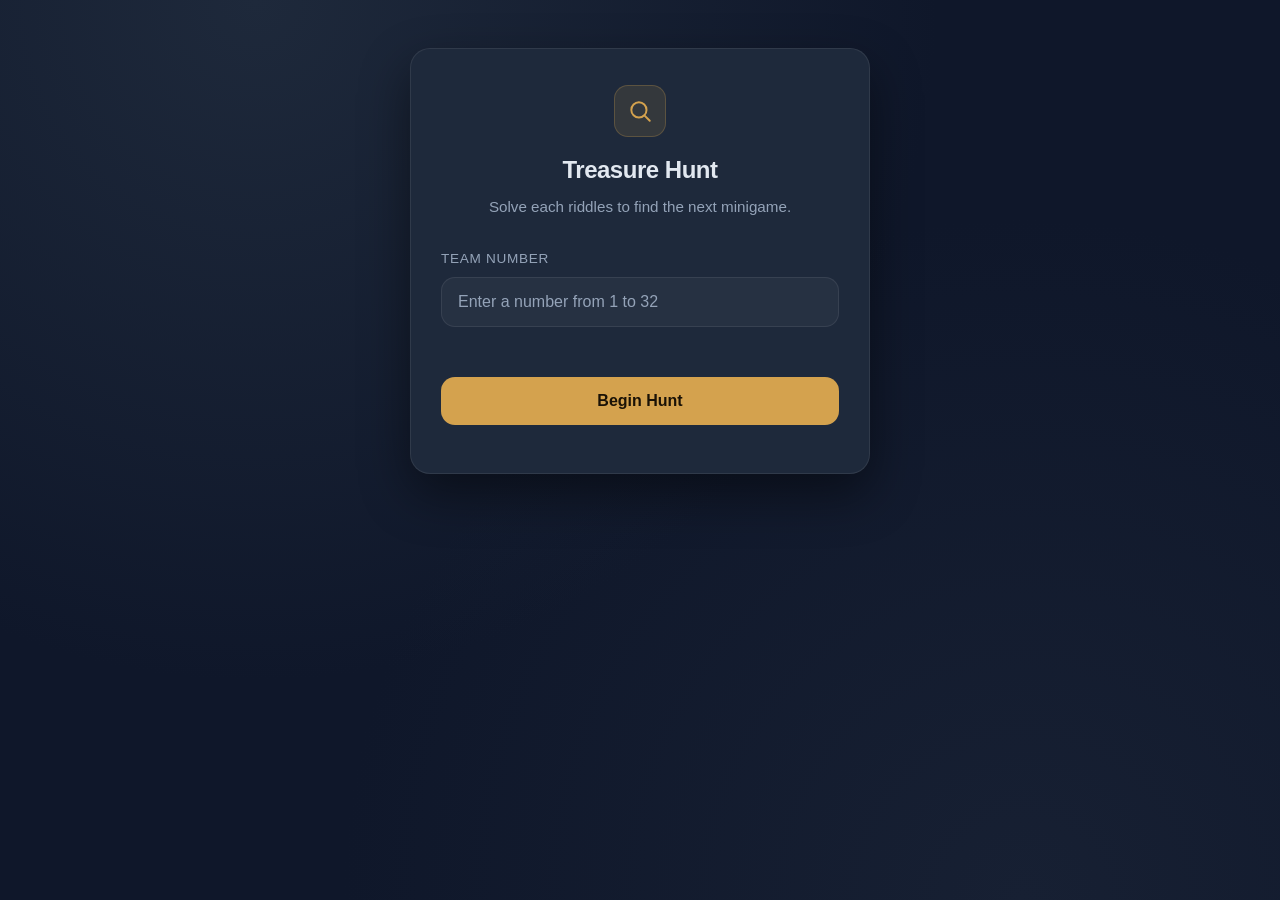
==== index.html @ 56abd1a0 "fixed small typos and what not" ====
<!DOCTYPE html>
<html lang="en">
<head>
  <meta charset="UTF-8">
  <meta name="viewport" content="width=device-width, initial-scale=1.0, maximum-scale=1.0, user-scalable=no">
  <meta name="theme-color" content="#0f172a">
  <link rel="manifest" href="manifest.json">
  <title>Treasure Hunt</title>
  <style>
    :root {
      --bg-1: #0f172a;
      --bg-2: #1e293b;
      --surface: rgba(255, 255, 255, 0.04);
      --surface-hover: rgba(255, 255, 255, 0.08);
      --border: rgba(255, 255, 255, 0.08);
      --text: #e2e8f0;
      --text-muted: #94a3b8;
      --accent: #d4a24e;
      --accent-hover: #c08f3d;
      --accent-soft: rgba(212, 162, 78, 0.12);
      --error: #f87171;
      --success: #34d399;
      --radius: 14px;
      --shadow: 0 20px 50px rgba(0, 0, 0, 0.45);
    }

    * {
      box-sizing: border-box;
      margin: 0;
      padding: 0;
      -webkit-tap-highlight-color: transparent;
    }

    .reset-link {
    width: auto;
    padding: 6px 0;
    background: none;
    border: none;
    color: var(--text-muted);
    font-size: 0.78rem;
    text-transform: uppercase;
    letter-spacing: 0.05em;
    cursor: pointer;
    margin: 0 0 16px auto;
    display: block;
    text-align: right;
    }
    .reset-link:hover { color: var(--error); background: none; }

    .modal-overlay {
    display: none;
    position: fixed;
    inset: 0;
    background: rgba(0, 0, 0, 0.65);
    backdrop-filter: blur(3px);
    z-index: 1000;
    justify-content: center;
    align-items: center;
    padding: 24px;
    }
    .modal-overlay.active {
    display: flex;
    animation: fade 0.2s ease;
    }

    .modal {
    background: var(--bg-2);
    border: 1px solid var(--border);
    border-radius: 18px;
    padding: 28px 26px;
    max-width: 380px;
    width: 100%;
    box-shadow: var(--shadow);
    animation: pop 0.25s ease;
    }
    @keyframes pop {
    from { opacity: 0; transform: scale(0.94); }
    to   { opacity: 1; transform: scale(1); }
    }
    .modal h2 { margin-bottom: 12px; }
    .modal p { color: var(--text-muted); font-size: 0.95rem; margin-bottom: 22px; }

    .modal-actions {
    display: flex;
    gap: 12px;
    }
    .modal-actions button { margin-bottom: 0; }

    button.danger {
    background: var(--error);
    color: #2a0a0a;
    }
    button.danger:hover { background: #ef5350; }

    body {
      font-family: 'Inter', -apple-system, BlinkMacSystemFont, 'Segoe UI', Roboto, sans-serif;
      background:
        radial-gradient(circle at 20% 0%, #1e293b 0%, transparent 50%),
        radial-gradient(circle at 80% 100%, #172033 0%, transparent 50%),
        var(--bg-1);
      color: var(--text);
      min-height: 100vh;
      display: flex;
      justify-content: center;
      align-items: flex-start;
      padding: 24px;
      line-height: 1.6;
    }

    .container {
      width: 100%;
      max-width: 460px;
      background: var(--bg-2);
      border: 1px solid var(--border);
      border-radius: 20px;
      padding: 36px 30px;
      box-shadow: var(--shadow);
      margin-top: 24px;
    }

    .brand {
      text-align: center;
      margin-bottom: 28px;
    }

    .brand-mark {
      display: inline-flex;
      align-items: center;
      justify-content: center;
      width: 52px;
      height: 52px;
      border-radius: 14px;
      background: var(--accent-soft);
      border: 1px solid rgba(212, 162, 78, 0.25);
      margin-bottom: 14px;
    }

    .brand-mark svg { width: 26px; height: 26px; stroke: var(--accent); }

    h1 {
      font-size: 1.5rem;
      font-weight: 700;
      letter-spacing: -0.02em;
      margin-bottom: 6px;
    }

    .subtitle {
      color: var(--text-muted);
      font-size: 0.95rem;
    }

    h2 {
      font-size: 1.15rem;
      font-weight: 600;
      letter-spacing: -0.01em;
      margin-bottom: 14px;
    }

    p { margin-bottom: 16px; color: var(--text); }

    .screen { display: none; }
    .screen.active { display: block; animation: fade 0.35s ease; }

    @keyframes fade {
      from { opacity: 0; transform: translateY(6px); }
      to   { opacity: 1; transform: translateY(0); }
    }

    label {
      display: block;
      font-size: 0.85rem;
      font-weight: 500;
      color: var(--text-muted);
      margin-bottom: 8px;
      text-transform: uppercase;
      letter-spacing: 0.05em;
    }

    input[type=number], input[type=text] {
      width: 100%;
      padding: 15px 16px;
      border-radius: var(--radius);
      border: 1px solid var(--border);
      background: var(--surface);
      color: var(--text);
      font-size: 1rem;
      margin-bottom: 18px;
      transition: border-color 0.2s, background 0.2s;
    }

    input:focus {
      outline: none;
      border-color: var(--accent);
      background: var(--surface-hover);
    }

    input::placeholder { color: var(--text-muted); }

    button {
      width: 100%;
      padding: 15px;
      border: none;
      border-radius: var(--radius);
      background: var(--accent);
      color: #1a1206;
      font-size: 1rem;
      font-weight: 600;
      cursor: pointer;
      margin-bottom: 12px;
      transition: background 0.2s, transform 0.1s;
    }

    button:hover { background: var(--accent-hover); }
    button:active { transform: scale(0.985); }

    button.secondary {
      background: transparent;
      color: var(--text-muted);
      border: 1px solid var(--border);
    }
    button.secondary:hover {
      background: var(--surface-hover);
      color: var(--text);
    }

    .progress {
      display: flex;
      align-items: center;
      justify-content: space-between;
      font-size: 0.8rem;
      color: var(--text-muted);
      margin-bottom: 18px;
      text-transform: uppercase;
      letter-spacing: 0.05em;
    }

    .progress-bar {
      height: 4px;
      background: var(--border);
      border-radius: 4px;
      overflow: hidden;
      margin-bottom: 24px;
    }
    .progress-fill {
      height: 100%;
      background: var(--accent);
      border-radius: 4px;
      transition: width 0.4s ease;
    }

    .riddle-box {
      background: var(--surface);
      border: 1px solid var(--border);
      padding: 22px;
      border-radius: var(--radius);
      margin-bottom: 18px;
      font-size: 1.1rem;
      line-height: 1.65;
    }

    .hint-box {
      background: var(--accent-soft);
      border: 1px solid rgba(212, 162, 78, 0.25);
      padding: 16px 18px;
      border-radius: var(--radius);
      margin-bottom: 18px;
      font-size: 0.95rem;
      color: #e8d3ac;
    }
    .hint-box .hint-label {
      display: block;
      font-size: 0.72rem;
      text-transform: uppercase;
      letter-spacing: 0.08em;
      color: var(--accent);
      margin-bottom: 6px;
      font-weight: 600;
    }

    .error {
      color: var(--error);
      font-size: 0.9rem;
      font-weight: 500;
      margin-bottom: 12px;
      min-height: 20px;
    }

    .qr-wrap {
      text-align: center;
      background: #ffffff;
      padding: 22px;
      border-radius: var(--radius);
      margin: 22px 0;
    }
    #qrcode { display: inline-block; }
    .qr-caption {
      font-size: 0.78rem;
      color: var(--text-muted);
      text-align: center;
      margin-top: -8px;
      margin-bottom: 4px;
    }

    .info-card {
      background: var(--surface);
      border: 1px solid var(--border);
      border-left: 3px solid var(--accent);
      padding: 16px 18px;
      border-radius: 10px;
      margin-bottom: 20px;
    }
    .info-card .info-label {
      font-size: 0.72rem;
      text-transform: uppercase;
      letter-spacing: 0.08em;
      color: var(--accent);
      font-weight: 600;
      margin-bottom: 6px;
    }
    .info-card p { margin: 0; font-size: 0.95rem; }

    .summary {
      display: flex;
      flex-wrap: wrap;
      gap: 8px;
      justify-content: center;
    }
    .badge {
      display: inline-flex;
      align-items: center;
      background: var(--surface);
      border: 1px solid var(--border);
      padding: 7px 14px;
      border-radius: 20px;
      font-size: 0.82rem;
      color: var(--text-muted);
    }
    .badge strong { color: var(--text); font-weight: 600; margin-left: 5px; }

    .win-icon {
      display: flex;
      justify-content: center;
      margin-bottom: 18px;
    }
    .win-icon svg { width: 48px; height: 48px; stroke: var(--success); }

    .center { text-align: center; }
  </style>
</head>
<body>
  <div class="container">

    <!-- Screen: Team entry -->
    <div id="screen-team" class="screen active">
      <div class="brand">
        <span class="brand-mark">
          <svg viewBox="0 0 24 24" fill="none" stroke-width="1.8" stroke-linecap="round" stroke-linejoin="round">
            <circle cx="11" cy="11" r="7"></circle>
            <line x1="21" y1="21" x2="16.5" y2="16.5"></line>
          </svg>
        </span>
        <h1>Treasure Hunt</h1>
        <div class="subtitle">Solve each riddles to find the next minigame.</div>
      </div>
      <label for="teamInput">Team Number</label>
      <input type="number" id="teamInput" min="1" max="32" placeholder="Enter a number from 1 to 32" inputmode="numeric">
      <div class="error" id="teamError"></div>
      <button onclick="startGame()">Begin Hunt</button>
    </div>

    <!-- Reset confirmation modal -->
    <div id="resetModal" class="modal-overlay">
    <div class="modal">
        <h2>Reset Game?</h2>
        <p>This will erase your current progress, hints, and timestamps, and return you to the start screen. This cannot be undone.</p>
        <div class="modal-actions">
        <button class="secondary" onclick="closeResetModal()">Cancel</button>
        <button class="danger" onclick="confirmReset()">Reset</button>
        </div>
    </div>
    </div>

    <!-- Screen: Riddle -->
    <div id="screen-riddle" class="screen">
      <div class="progress">
        <span id="progressTeam"></span>
        <span id="progressStep"></span>
      </div>
      <div class="progress-bar"><div class="progress-fill" id="progressFill"></div></div>
      <button class="reset-link" onclick="openResetModal()">Reset Game</button>
      <h2 id="riddleTitle"></h2>
      <div class="riddle-box" id="riddleText"></div>
      <div class="hint-box" id="hintBox" style="display:none;">
        <span class="hint-label">Hint</span>
        <span id="hintText"></span>
      </div>
      <button class="secondary" id="hintBtn" onclick="revealHint()">Reveal Hint</button>
      <label for="guessInput">Your Answer</label>
      <input type="text" id="guessInput" placeholder="Type the code from the treasure master" autocomplete="off">
      <div class="error" id="guessError"></div>
      <button onclick="submitGuess()">Submit Answer</button>
    </div>

    <!-- Screen: Win -->
    <div id="screen-win" class="screen">
      <div class="win-icon">
        <svg viewBox="0 0 24 24" fill="none" stroke-width="1.8" stroke-linecap="round" stroke-linejoin="round">
          <path d="M20 6L9 17l-5-5"></path>
        </svg>
      </div>
      <h1 class="center">Quest Complete</h1>
      <p class="center" id="winTeam"></p>
      <div class="info-card">
        <div class="info-label">Next Steps</div>
        <p>Return to the starting point (Meeting Hall) and present this screen, including the code below, to a game organizer to verify your completion and claim your reward.</p>
      </div>
      <div class="qr-caption">Verification Code</div>
      <div class="qr-wrap">
        <div id="qrcode"></div>
      </div>
      <div class="summary" id="summary"></div>
    </div>

  </div>

  <script src="qrcode.min.js"></script>
  <script src="app.js"></script>
  <script>
    if ('serviceWorker' in navigator) {
      navigator.serviceWorker.register('sw.js');
    }
  </script>
</body>
</html>
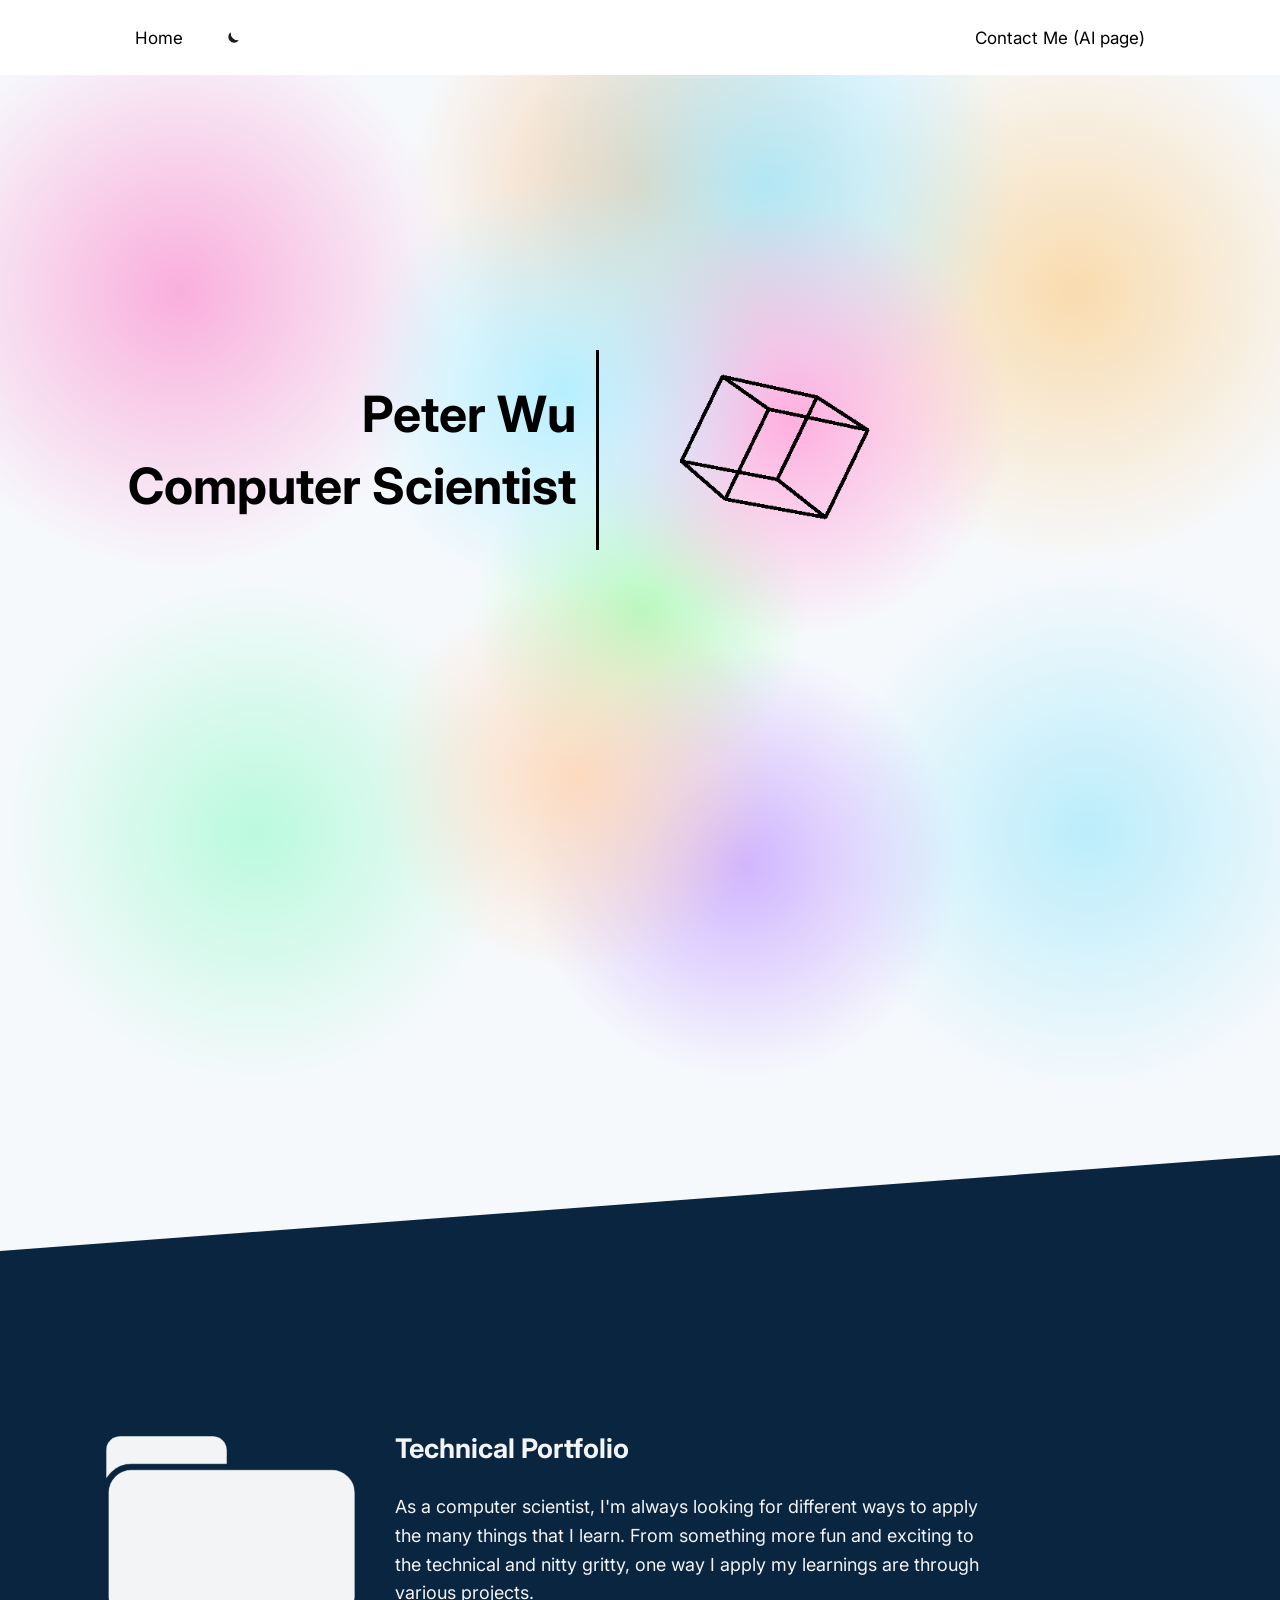
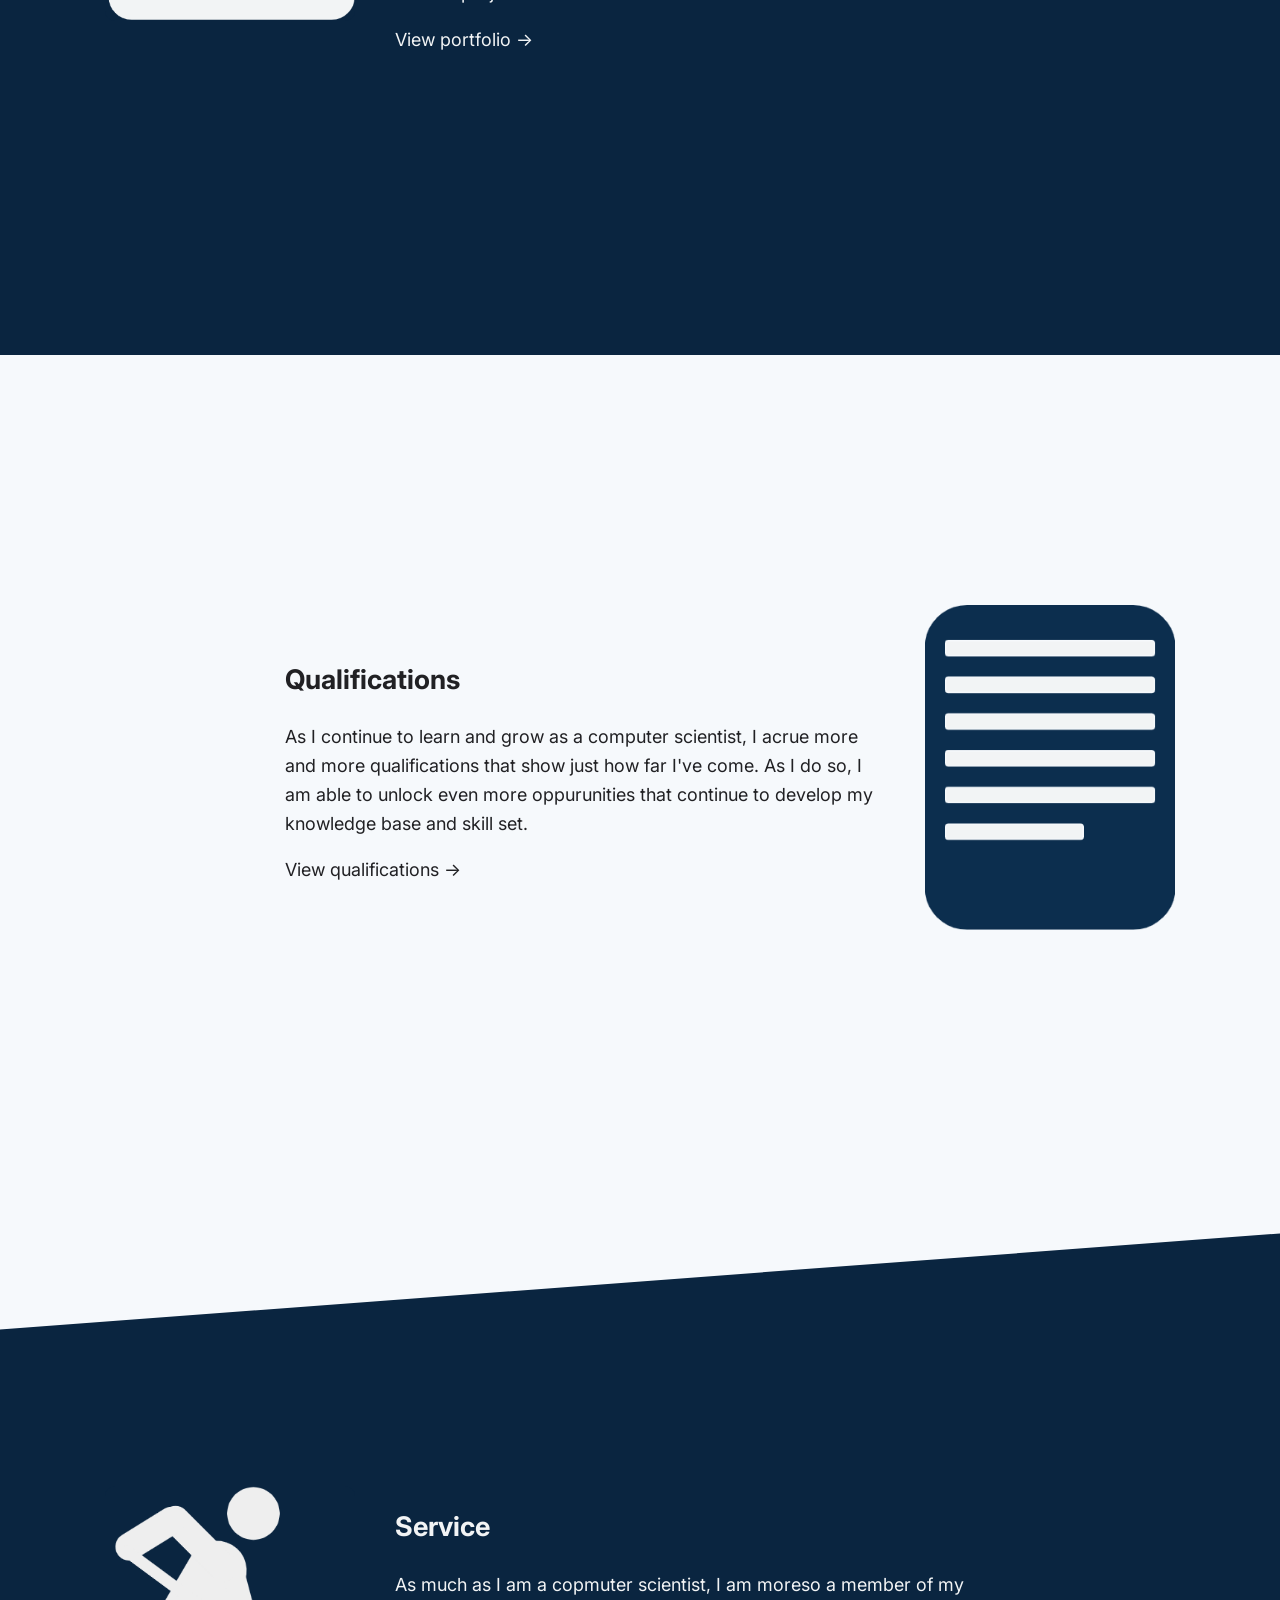
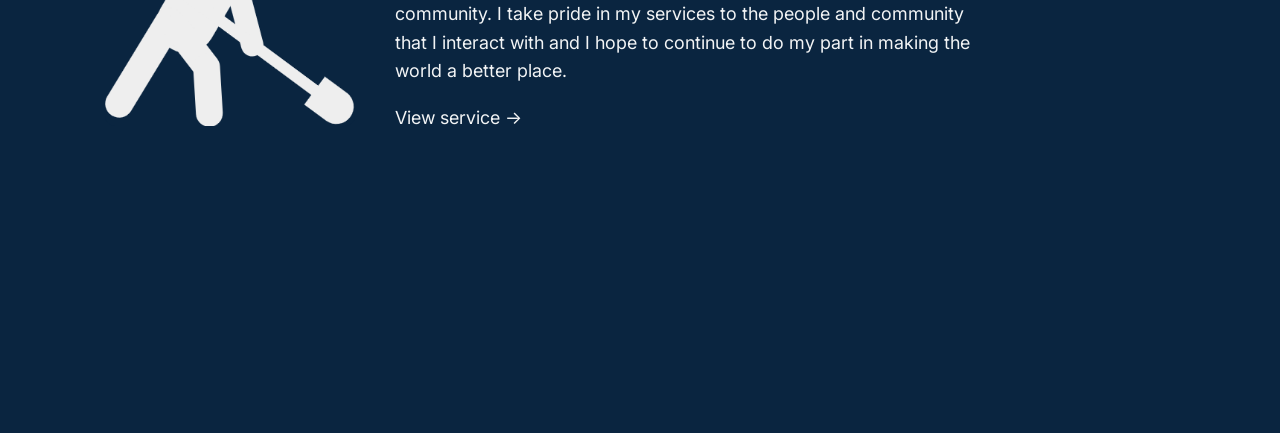
==== commit e327411a: "changing to personal website" ====
--- a/index.html
+++ b/index.html
@@ -1,434 +1,120 @@
+<!-- 8 -->
 <!DOCTYPE html>
-<html lang="en">
+<html>
 <head>
-  <meta charset="UTF-8">
-  <meta name="viewport" content="width=device-width, initial-scale=1.0, maximum-scale=1.0, user-scalable=no">
-  <meta name="theme-color" content="#0f172a">
-  <link rel="manifest" href="manifest.json">
-  <title>Treasure Hunt</title>
-  <style>
-    :root {
-      --bg-1: #0f172a;
-      --bg-2: #1e293b;
-      --surface: rgba(255, 255, 255, 0.04);
-      --surface-hover: rgba(255, 255, 255, 0.08);
-      --border: rgba(255, 255, 255, 0.08);
-      --text: #e2e8f0;
-      --text-muted: #94a3b8;
-      --accent: #d4a24e;
-      --accent-hover: #c08f3d;
-      --accent-soft: rgba(212, 162, 78, 0.12);
-      --error: #f87171;
-      --success: #34d399;
-      --radius: 14px;
-      --shadow: 0 20px 50px rgba(0, 0, 0, 0.45);
-    }
-
-    * {
-      box-sizing: border-box;
-      margin: 0;
-      padding: 0;
-      -webkit-tap-highlight-color: transparent;
-    }
-
-    .reset-link {
-    width: auto;
-    padding: 6px 0;
-    background: none;
-    border: none;
-    color: var(--text-muted);
-    font-size: 0.78rem;
-    text-transform: uppercase;
-    letter-spacing: 0.05em;
-    cursor: pointer;
-    margin: 0 0 16px auto;
-    display: block;
-    text-align: right;
-    }
-    .reset-link:hover { color: var(--error); background: none; }
-
-    .modal-overlay {
-    display: none;
-    position: fixed;
-    inset: 0;
-    background: rgba(0, 0, 0, 0.65);
-    backdrop-filter: blur(3px);
-    z-index: 1000;
-    justify-content: center;
-    align-items: center;
-    padding: 24px;
-    }
-    .modal-overlay.active {
-    display: flex;
-    animation: fade 0.2s ease;
-    }
-
-    .modal {
-    background: var(--bg-2);
-    border: 1px solid var(--border);
-    border-radius: 18px;
-    padding: 28px 26px;
-    max-width: 380px;
-    width: 100%;
-    box-shadow: var(--shadow);
-    animation: pop 0.25s ease;
-    }
-    @keyframes pop {
-    from { opacity: 0; transform: scale(0.94); }
-    to   { opacity: 1; transform: scale(1); }
-    }
-    .modal h2 { margin-bottom: 12px; }
-    .modal p { color: var(--text-muted); font-size: 0.95rem; margin-bottom: 22px; }
-
-    .modal-actions {
-    display: flex;
-    gap: 12px;
-    }
-    .modal-actions button { margin-bottom: 0; }
-
-    button.danger {
-    background: var(--error);
-    color: #2a0a0a;
-    }
-    button.danger:hover { background: #ef5350; }
-
-    body {
-      font-family: 'Inter', -apple-system, BlinkMacSystemFont, 'Segoe UI', Roboto, sans-serif;
-      background:
-        radial-gradient(circle at 20% 0%, #1e293b 0%, transparent 50%),
-        radial-gradient(circle at 80% 100%, #172033 0%, transparent 50%),
-        var(--bg-1);
-      color: var(--text);
-      min-height: 100vh;
-      display: flex;
-      justify-content: center;
-      align-items: flex-start;
-      padding: 24px;
-      line-height: 1.6;
-    }
-
-    .container {
-      width: 100%;
-      max-width: 460px;
-      background: var(--bg-2);
-      border: 1px solid var(--border);
-      border-radius: 20px;
-      padding: 36px 30px;
-      box-shadow: var(--shadow);
-      margin-top: 24px;
-    }
-
-    .brand {
-      text-align: center;
-      margin-bottom: 28px;
-    }
-
-    .brand-mark {
-      display: inline-flex;
-      align-items: center;
-      justify-content: center;
-      width: 52px;
-      height: 52px;
-      border-radius: 14px;
-      background: var(--accent-soft);
-      border: 1px solid rgba(212, 162, 78, 0.25);
-      margin-bottom: 14px;
-    }
-
-    .brand-mark svg { width: 26px; height: 26px; stroke: var(--accent); }
-
-    h1 {
-      font-size: 1.5rem;
-      font-weight: 700;
-      letter-spacing: -0.02em;
-      margin-bottom: 6px;
-    }
-
-    .subtitle {
-      color: var(--text-muted);
-      font-size: 0.95rem;
-    }
-
-    h2 {
-      font-size: 1.15rem;
-      font-weight: 600;
-      letter-spacing: -0.01em;
-      margin-bottom: 14px;
-    }
-
-    p { margin-bottom: 16px; color: var(--text); }
-
-    .screen { display: none; }
-    .screen.active { display: block; animation: fade 0.35s ease; }
-
-    @keyframes fade {
-      from { opacity: 0; transform: translateY(6px); }
-      to   { opacity: 1; transform: translateY(0); }
-    }
-
-    label {
-      display: block;
-      font-size: 0.85rem;
-      font-weight: 500;
-      color: var(--text-muted);
-      margin-bottom: 8px;
-      text-transform: uppercase;
-      letter-spacing: 0.05em;
-    }
-
-    input[type=number], input[type=text] {
-      width: 100%;
-      padding: 15px 16px;
-      border-radius: var(--radius);
-      border: 1px solid var(--border);
-      background: var(--surface);
-      color: var(--text);
-      font-size: 1rem;
-      margin-bottom: 18px;
-      transition: border-color 0.2s, background 0.2s;
-    }
-
-    input:focus {
-      outline: none;
-      border-color: var(--accent);
-      background: var(--surface-hover);
-    }
-
-    input::placeholder { color: var(--text-muted); }
-
-    button {
-      width: 100%;
-      padding: 15px;
-      border: none;
-      border-radius: var(--radius);
-      background: var(--accent);
-      color: #1a1206;
-      font-size: 1rem;
-      font-weight: 600;
-      cursor: pointer;
-      margin-bottom: 12px;
-      transition: background 0.2s, transform 0.1s;
-    }
-
-    button:hover { background: var(--accent-hover); }
-    button:active { transform: scale(0.985); }
-
-    button.secondary {
-      background: transparent;
-      color: var(--text-muted);
-      border: 1px solid var(--border);
-    }
-    button.secondary:hover {
-      background: var(--surface-hover);
-      color: var(--text);
-    }
-
-    .progress {
-      display: flex;
-      align-items: center;
-      justify-content: space-between;
-      font-size: 0.8rem;
-      color: var(--text-muted);
-      margin-bottom: 18px;
-      text-transform: uppercase;
-      letter-spacing: 0.05em;
-    }
-
-    .progress-bar {
-      height: 4px;
-      background: var(--border);
-      border-radius: 4px;
-      overflow: hidden;
-      margin-bottom: 24px;
-    }
-    .progress-fill {
-      height: 100%;
-      background: var(--accent);
-      border-radius: 4px;
-      transition: width 0.4s ease;
-    }
-
-    .riddle-box {
-      background: var(--surface);
-      border: 1px solid var(--border);
-      padding: 22px;
-      border-radius: var(--radius);
-      margin-bottom: 18px;
-      font-size: 1.1rem;
-      line-height: 1.65;
-    }
-
-    .hint-box {
-      background: var(--accent-soft);
-      border: 1px solid rgba(212, 162, 78, 0.25);
-      padding: 16px 18px;
-      border-radius: var(--radius);
-      margin-bottom: 18px;
-      font-size: 0.95rem;
-      color: #e8d3ac;
-    }
-    .hint-box .hint-label {
-      display: block;
-      font-size: 0.72rem;
-      text-transform: uppercase;
-      letter-spacing: 0.08em;
-      color: var(--accent);
-      margin-bottom: 6px;
-      font-weight: 600;
-    }
-
-    .error {
-      color: var(--error);
-      font-size: 0.9rem;
-      font-weight: 500;
-      margin-bottom: 12px;
-      min-height: 20px;
-    }
-
-    .qr-wrap {
-      text-align: center;
-      background: #ffffff;
-      padding: 22px;
-      border-radius: var(--radius);
-      margin: 22px 0;
-    }
-    #qrcode { display: inline-block; }
-    .qr-caption {
-      font-size: 0.78rem;
-      color: var(--text-muted);
-      text-align: center;
-      margin-top: -8px;
-      margin-bottom: 4px;
-    }
-
-    .info-card {
-      background: var(--surface);
-      border: 1px solid var(--border);
-      border-left: 3px solid var(--accent);
-      padding: 16px 18px;
-      border-radius: 10px;
-      margin-bottom: 20px;
-    }
-    .info-card .info-label {
-      font-size: 0.72rem;
-      text-transform: uppercase;
-      letter-spacing: 0.08em;
-      color: var(--accent);
-      font-weight: 600;
-      margin-bottom: 6px;
-    }
-    .info-card p { margin: 0; font-size: 0.95rem; }
-
-    .summary {
-      display: flex;
-      flex-wrap: wrap;
-      gap: 8px;
-      justify-content: center;
-    }
-    .badge {
-      display: inline-flex;
-      align-items: center;
-      background: var(--surface);
-      border: 1px solid var(--border);
-      padding: 7px 14px;
-      border-radius: 20px;
-      font-size: 0.82rem;
-      color: var(--text-muted);
-    }
-    .badge strong { color: var(--text); font-weight: 600; margin-left: 5px; }
-
-    .win-icon {
-      display: flex;
-      justify-content: center;
-      margin-bottom: 18px;
-    }
-    .win-icon svg { width: 48px; height: 48px; stroke: var(--success); }
-
-    .center { text-align: center; }
-  </style>
+    <meta charset="UTF-8">
+    <meta name="viewport" content="width=device-width, initial-scale=1.0">
+    <title>Peter Wu</title>
+    <link id = "mainStyleSheet" rel="stylesheet" href="light.css">
+    <link href="https://fonts.googleapis.com/css2?family=Inter:wght@400;700&display=swap" rel="stylesheet">
+    
 </head>
-<body>
-  <div class="container">
-
-    <!-- Screen: Team entry -->
-    <div id="screen-team" class="screen active">
-      <div class="brand">
-        <span class="brand-mark">
-          <svg viewBox="0 0 24 24" fill="none" stroke-width="1.8" stroke-linecap="round" stroke-linejoin="round">
-            <circle cx="11" cy="11" r="7"></circle>
-            <line x1="21" y1="21" x2="16.5" y2="16.5"></line>
-          </svg>
-        </span>
-        <h1>Treasure Hunt</h1>
-        <div class="subtitle">Solve each riddles to find the next minigame.</div>
-      </div>
-      <label for="teamInput">Team Number</label>
-      <input type="number" id="teamInput" min="1" max="32" placeholder="Enter a number from 1 to 32" inputmode="numeric">
-      <div class="error" id="teamError"></div>
-      <button onclick="startGame()">Begin Hunt</button>
+<body> 
+    <div class="fixed-banner">
+        <div class="left-items">
+            <a href="index.html" class="custom-link1">Home</a>
+            <button onclick="toggleStyleSheet()" class="bb">
+                <svg id = "moon-icon" xmlns="http://www.w3.org/2000/svg" viewBox="0 0 24 24" class="moon-icon">
+                    <g transform="translate(-2,2)">
+                        <path d="M21 12.79A9 9 0 0 1 11.21 3a7 7 0 1 0 9.79 9.79z"/>
+                    </g>
+                </svg>
+                <svg id="sun-icon" xmlns="http://www.w3.org/2000/svg" viewBox="0 0 24 24" class="sun-icon">
+                    <circle cx="12" cy="12" r="5"/>
+                    <g stroke="currentColor" stroke-width="2">
+                        <line x1="12" y1="1" x2="12" y2="4"/>
+                        <line x1="12" y1="20" x2="12" y2="23"/>
+                        <line x1="4.22" y1="4.22" x2="6.34" y2="6.34"/>
+                        <line x1="17.66" y1="17.66" x2="19.78" y2="19.78"/>
+                        <line x1="1" y1="12" x2="4" y2="12"/>
+                        <line x1="20" y1="12" x2="23" y2="12"/>
+                        <line x1="4.22" y1="19.78" x2="6.34" y2="17.66"/>
+                        <line x1="17.66" y1="6.34" x2="19.78" y2="4.22"/>
+                    </g>
+                </svg>
+            </button>
+        </div>
+        <div class="right-items">
+            <a href="contact.html" class="custom-link1">Contact Me (AI page)</a>
+        </div>
     </div>
 
-    <!-- Reset confirmation modal -->
-    <div id="resetModal" class="modal-overlay">
-    <div class="modal">
-        <h2>Reset Game?</h2>
-        <p>This will erase your current progress, hints, and timestamps, and return you to the start screen. This cannot be undone.</p>
-        <div class="modal-actions">
-        <button class="secondary" onclick="closeResetModal()">Cancel</button>
-        <button class="danger" onclick="confirmReset()">Reset</button>
+
+    <section class="back1">
+        <div class="titlelayout">
+            <div class="title-text">
+                <div class="line">Peter Wu</div>
+                <div class="line">Computer Scientist</div>
+            </div>
+            <div class="pipe"></div>
+            <img src="images/spinning_cube_smooth_black.gif" alt="spinning cube" class="black-cube">
+            <!-- <img src="images/spinning_cube_smooth_white.gif" alt="spinning cube" class="white-cube"> -->
+            <img src="images/spinning_icosahedron_smooth_dark.gif" alt="spinning cube" class="white-cube">
+
         </div>
+    </section>
+
+    <div class="page-content">
+        <section class="slanted-section">
+            <div class="fly-in-left">
+                <div class="imgtxt-section-left">
+                    <div class="section-image">
+                        <div class="light">
+                            <img src="images/foldericonlight.png" alt="folder icon">
+                        </div>
+                        <div class="dark">
+                            <img src="images/foldericondark.png" alt="folder icon">
+                        </div>
+                    </div>
+                    <div class="section-text">
+                        <h2>Technical Portfolio</h2>
+                        <p>As a computer scientist, I'm always looking for different ways to apply the many things that I learn. From something more fun and exciting to the technical and nitty gritty, one way I apply my learnings are through various projects.</p>
+                        <a href="projects.html" class="custom-link2">View portfolio -></a>
+                    </div>
+                </div>
+            </div>
+        </section>
+        
+        <section class="slanted-section alt">
+            <div class="fly-in-right">
+                <div class="imgtxt-section-right">
+                    <div class="section-text">
+                        <h2>Qualifications</h2>
+                        <p>As I continue to learn and grow as a computer scientist, I acrue more and more qualifications that show just how far I've come. As I do so, I am able to unlock even more oppurunities that continue to develop my knowledge base and skill set.<p>
+                        <a href="qualifications.html" class="custom-link3">View qualifications -></a>
+                    </div>
+                    <div class="section-image">
+                        <div class="light">
+                            <img src="images/papericonlight.png" alt="paper icon">
+                        </div>
+                        <div class="dark">
+                            <img src="images/papericondark.png" alt="paper icon">
+                        </div>
+                    </div>
+                </div>
+            </div>
+        </section>
+
+        <section class="slanted-section">
+            <div class="fly-in-left">
+                <div class="imgtxt-section-left">
+                    <div class="section-image">
+                        <div class="light">
+                            <img src="images/serviceiconlight.png" alt="service icon">
+                        </div>
+                        <div class="dark">
+                            <img src="images/serviceicondark.png" alt="service icon">
+                        </div>
+                    </div>
+                    <div class="section-text">
+                        <h2>Service</h2>
+                        <p>As much as I am a copmuter scientist, I am moreso a member of my community. I take pride in my services to the people and community that I interact with and I hope to continue to do my part in making the world a better place.</p>
+                        <a href="service.html" class="custom-link2">View service -></a>
+                    </div>
+                </div>
+            </div>
+        </section>
     </div>
-    </div>
-
-    <!-- Screen: Riddle -->
-    <div id="screen-riddle" class="screen">
-      <div class="progress">
-        <span id="progressTeam"></span>
-        <span id="progressStep"></span>
-      </div>
-      <div class="progress-bar"><div class="progress-fill" id="progressFill"></div></div>
-      <button class="reset-link" onclick="openResetModal()">Reset Game</button>
-      <h2 id="riddleTitle"></h2>
-      <div class="riddle-box" id="riddleText"></div>
-      <div class="hint-box" id="hintBox" style="display:none;">
-        <span class="hint-label">Hint</span>
-        <span id="hintText"></span>
-      </div>
-      <button class="secondary" id="hintBtn" onclick="revealHint()">Reveal Hint</button>
-      <label for="guessInput">Your Answer</label>
-      <input type="text" id="guessInput" placeholder="Type the code from the treasure master" autocomplete="off">
-      <div class="error" id="guessError"></div>
-      <button onclick="submitGuess()">Submit Answer</button>
-    </div>
-
-    <!-- Screen: Win -->
-    <div id="screen-win" class="screen">
-      <div class="win-icon">
-        <svg viewBox="0 0 24 24" fill="none" stroke-width="1.8" stroke-linecap="round" stroke-linejoin="round">
-          <path d="M20 6L9 17l-5-5"></path>
-        </svg>
-      </div>
-      <h1 class="center">Quest Complete</h1>
-      <p class="center" id="winTeam"></p>
-      <div class="info-card">
-        <div class="info-label">Next Steps</div>
-        <p>Return to the starting point (Meeting Hall) and present this screen, including the code below, to a game organizer to verify your completion and claim your reward.</p>
-      </div>
-      <div class="qr-caption">Verification Code</div>
-      <div class="qr-wrap">
-        <div id="qrcode"></div>
-      </div>
-      <div class="summary" id="summary"></div>
-    </div>
-
-  </div>
-
-  <script src="qrcode.min.js"></script>
-  <script src="app.js"></script>
-  <script>
-    if ('serviceWorker' in navigator) {
-      navigator.serviceWorker.register('sw.js');
-    }
-  </script>
+    <script src="functions.js" defer></script>
 </body>
 </html>
--- a/light.css
+++ b/light.css
@@ -0,0 +1,324 @@
+.fixed-banner {
+    position: fixed;
+    top: 0;
+    left: 0;
+    width: 100%;
+    height: 75px;
+    background: #FFFFFF;
+    display: flex;
+    justify-content: space-between; /* left vs right */
+    align-items: center;
+    padding: 0 120px;
+    color: #1C1C1C;
+    font-size: 17px;
+    font-family: 'inter';
+    box-sizing: border-box;
+    z-index: 1000;
+}
+
+.left-items {
+    display: flex;          /* keeps link + button in one row */
+    align-items: center;
+    gap: 15px;              /* space between link and button */
+}
+
+.right-items {
+    display: flex;          /* right side links, if multiple */
+    align-items: center;
+}
+
+.bb {
+    width: 40px;
+    height: 40px;
+    background: #FFFFFF;
+    color: #1C1C1C;
+    border: none;
+    border-radius: 10px;
+    cursor: pointer;
+    display: flex;          /* centers the SVG inside button */
+    align-items: center;
+    justify-content: center;
+    padding: 0;
+}
+
+#moon-icon {
+    width: 20px;
+    height: 20px;
+    fill: currentColor;
+    display: block;       /* removes inline whitespace */
+    margin: 0;            /* ensure no extra margin */
+}
+
+#sun-icon {
+    display: none;
+}
+
+.bb:hover {
+    background: #f0f0f0;
+}
+
+.dark{
+    display: none;
+}
+
+/* Add padding to the body to prevent content from being hidden behind the fixed banner */
+body {
+    margin: 0;              /* remove default spacing */
+    background: #f6f9fc;
+    padding-top: 75px;      /* same as banner height */
+    font-family: 'inter';
+}
+
+/* p {
+    padding-left: 105px; 
+    padding-right: 105px; 
+}*/
+
+.custom-link1 {
+    color: #000000;       /* Makes it the same color as surrounding text */
+    text-decoration: none; /* Removes underline */
+    padding: 0 15px; /* Adds space between links */
+    /* Optional hover effect */
+    /* transition: color 0.2s; */
+}
+
+.custom-link2 {       /* Makes it the same color as surrounding text */
+    text-decoration: none; /* Removes underline */
+    /* Optional hover effect */
+    color: #f2f4f5;
+    transition: color 0.2s;
+}
+
+.custom-link2:hover {
+    color: #9b9b9b;       /* Changes color on hover*/
+}
+
+.custom-link3 {       /* Makes it the same color as surrounding text */
+    text-decoration: none; /* Removes underline */
+    /* Optional hover effect */
+    color: #212124;
+    transition: color 0.2s;
+}
+
+.custom-link3:hover {
+  color: #5f5f65;       /* Changes color on hover*/
+}
+
+.back1 {
+    height: 120vh;
+    display: flex;
+    flex-direction: column;
+    justify-content: center;
+    align-items: center;
+    text-align: center;
+    /* stacked radial gradients near center */
+    background: 
+        radial-gradient(circle at 44% 29%, #b0eeff -2%, transparent 20%),
+        radial-gradient(circle at 62% 32%, #ffa8dc -2%, transparent 20%),
+        radial-gradient(circle at 45% 65%, #fdd8b9 -2%, transparent 20%),
+        radial-gradient(circle at 58% 73%, #ccadff -2%, transparent 20%),
+        radial-gradient(circle at 50% 50%, #b0fab9 -2%, transparent 20%),
+        radial-gradient(circle at 60% 10%, #ace7f8 -2%, transparent 20%),
+        radial-gradient(circle at 14% 20%, #faa7d9 -2%, transparent 20%),
+        radial-gradient(circle at 84% 20%, #fad9a7 -2%, transparent 20%),
+        radial-gradient(circle at 50% 10%, #f7cda7 -2%, transparent 20%),
+        radial-gradient(circle at 85% 70%, #b5ecfb -2%, transparent 20%),
+        radial-gradient(circle at 20% 70%, #b4fadb -2%, transparent 20%);
+    
+    min-height: 100%; 
+    background-color: #f6f9fc; /* edges stay white */
+    color: black;
+}
+
+.titlelayout {
+    position: absolute;
+    left: 10%;
+    top: 50%;
+    transform: translateY(-50%);
+    display: flex;
+    align-items: center;
+}
+
+.title-text {
+    display: flex;
+    flex-direction: column;
+    align-items: flex-end;  /* Right-align text */
+    margin-right: 20px;
+    font-weight: bold;
+}
+
+.line {
+    font-size: 50px;
+    margin: 6px 0;
+}
+
+/* Vertical pipe */
+.pipe {
+    width: 3px;
+    height: 200px; /* Extend as needed */
+    background-color: black;
+}
+
+.black-cube {
+    width: 300px;   /* adjust size */
+    height: auto;   /* keep proportions */
+    margin-left: 20px; /* space between pipe and cube */
+}
+
+.white-cube {
+    display: none;
+}
+
+.fly-in-left {
+    opacity: 0;
+    transform: translateX(100px);
+    transition: opacity .8s ease-out, transform .8s ease-out;
+    will-change: opacity, transform;
+}
+
+.fly-in-left.visible {
+    opacity: 1;
+    transform: translateX(0);
+}
+
+.fly-in-right {
+    opacity: 0;
+    transform: translateX(-100px);
+    transition: opacity .8s ease-out, transform .8s ease-out;
+    will-change: opacity, transform;
+    margin-left: auto; /* push to right */
+}
+
+.fly-in-right.visible {
+    opacity: 1;
+    transform: translateX(0);
+
+}
+
+.banner-section {
+    position: relative;
+    background: #0a2540;        /* background color */
+    clip-path: polygon(0 0, 100% 0%, 100% 100%, 0 100%);
+    padding-top: 5px;      /* padding inside section */
+    padding-bottom: 5px;
+    color: #f2f4f5;
+    overflow-x: hidden;
+}
+
+.project-section{
+    position: relative;
+    background: #f6f9fc;        /* background color */
+    clip-path: polygon(0 0, 100% 0%, 100% 100%, 0 100%);
+    padding-top: 50px;      /* padding inside section */
+    padding-bottom: 50px;
+    color: #212124;
+    overflow-x: hidden;
+}
+
+.project-text {
+    max-width: 800px;  /* keeps text readable */
+    font-size: 18px;
+    line-height: 1.6;
+}
+
+.qualification-text {
+    max-width: 90vw;  /* keeps text readable */
+    font-size: 18px;
+    padding: 50px 50px;
+    line-height: 1.6;
+}
+
+.slanted-section {
+    position: relative;
+    background: #0a2540;        /* background color */
+    clip-path: polygon(0 12%, 100% 0%, 100% 100%, 0 100%);
+    padding-top: 250px;      /* padding inside section */
+    padding-bottom: 300px;
+    color: #f2f4f5;
+    /* margin-top: -100px; */
+    overflow-x: hidden;
+}
+
+.slanted-section.alt {
+    background: #f6f9fc;        /* alternate color */
+    clip-path: polygon(0 0, 100% 0, 100% 100%, 0 100%);
+    color: #212124;
+    padding-top: 250px;      /* padding inside section */
+    padding-bottom: 300px;
+}
+
+.imgtxt-section-left {
+    display: flex;
+    align-items: center;   /* vertically align text with image */
+    justify-content: flex-start;
+    padding-left: 105px;   /*pace around section*/
+    padding-right: 105px;
+    gap: 40px;             /* space between image and text */
+}
+
+.imgtxt-section-right {
+    display: flex;
+    align-items: center;   /* vertically align text with image */
+    justify-content: flex-end;
+    padding-left: 105px;   /*pace around section*/
+    padding-right: 105px;
+    gap: 40px;             /* space between image and text */
+}
+
+.section-image img {
+    width: 250px;  /* adjust size */
+    height: auto;
+    border-radius: 10px; /* optional: rounded corners */
+}
+
+.section-text {
+    max-width: 600px;  /* keeps text readable */
+    font-size: 18px;
+    line-height: 1.6;
+}
+
+.service-banner {
+    display: block;                     /* Make it clickable like a block */
+    position: relative;
+    width: calc(100% + 15px);           /* Leave 40px gap on right */
+    margin-top: 20px;           /* Top/Bottom + gap on right */
+    margin-left:-50px;
+    background: url('images/lightandsalt.png') center/cover no-repeat;
+    background-color: rgba(0,0,0,0.4);  /* fallback tint */
+    background-blend-mode: overlay;     /* make image translucent */
+    color: white;
+    text-decoration: none;              /* remove underline */
+    border-radius: 10px;
+    overflow: hidden;
+    transition: transform 0.3s ease, margin 0.3s ease;
+}
+
+.service-banner:hover {
+    transform: translateX(40px);        /* Shift to the right on hover */
+    margin-right: 0;                    /* so it touches right edge */
+}
+
+.service-banner-content {
+    display: flex;
+    justify-content: space-between;     /* space between text and arrow */
+    align-items: center;
+    padding-top: 100px;
+    padding-bottom: 100px;
+    padding-left: 100px;
+}
+
+.service-banner h2 {
+    margin: 0;
+    font-size: 2rem;
+}
+
+.service-banner p {
+    padding-left: 10px;
+    padding-right: 100px;
+    font-size: 1rem;
+}
+
+.arrow {
+    font-size: 4rem;
+    /* font-weight: bold; */
+}
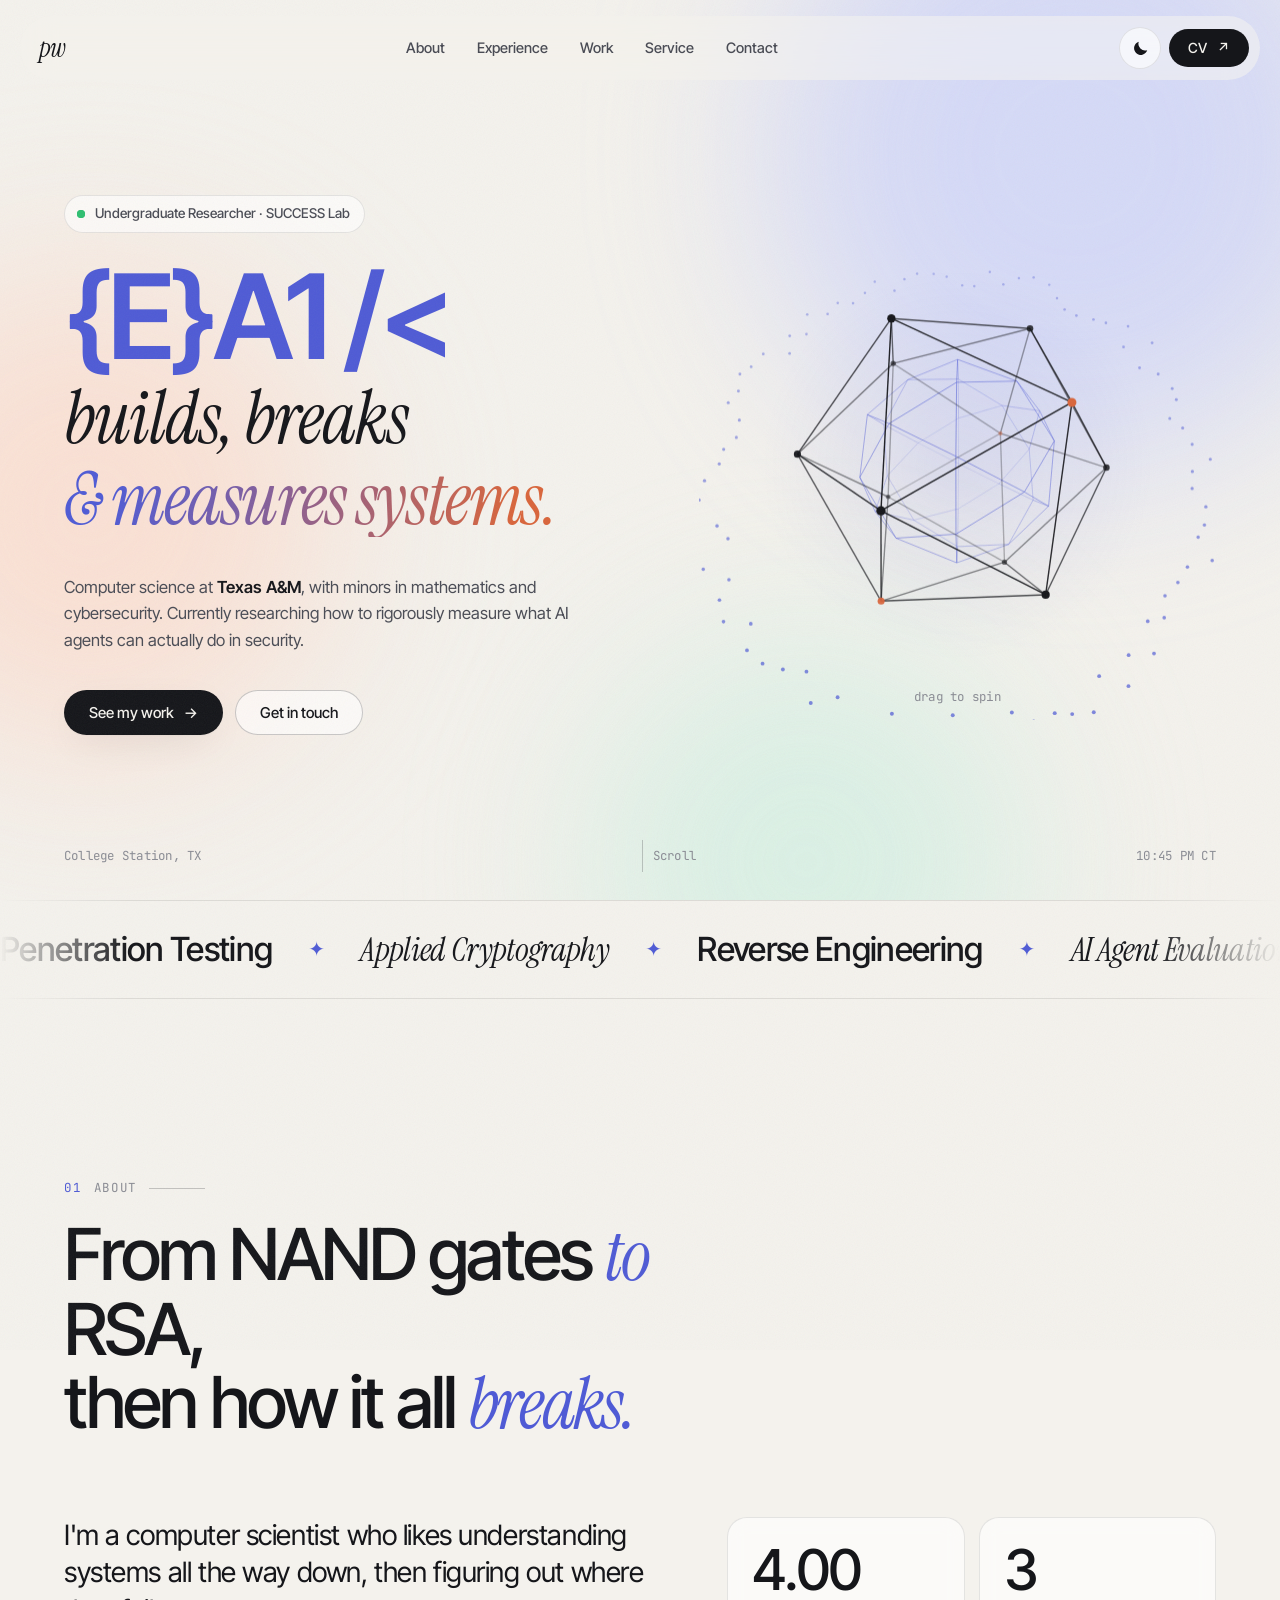
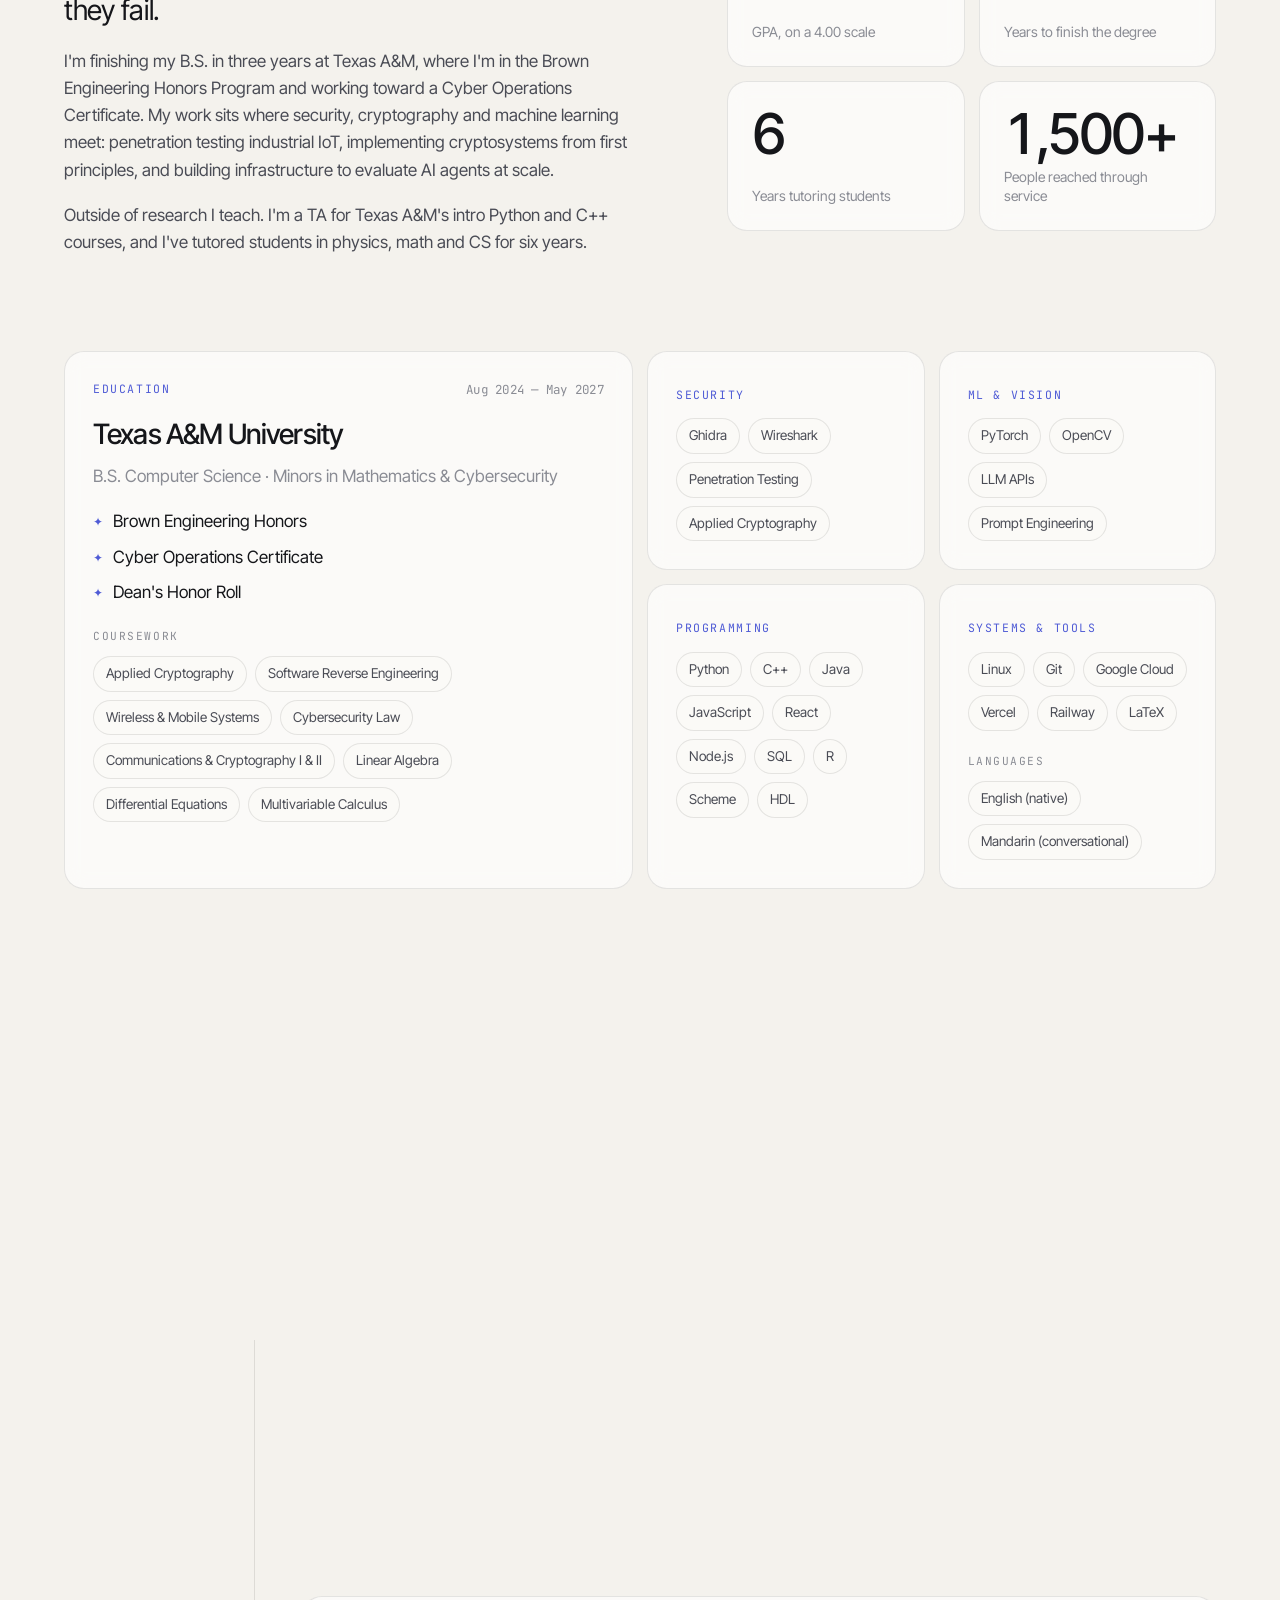
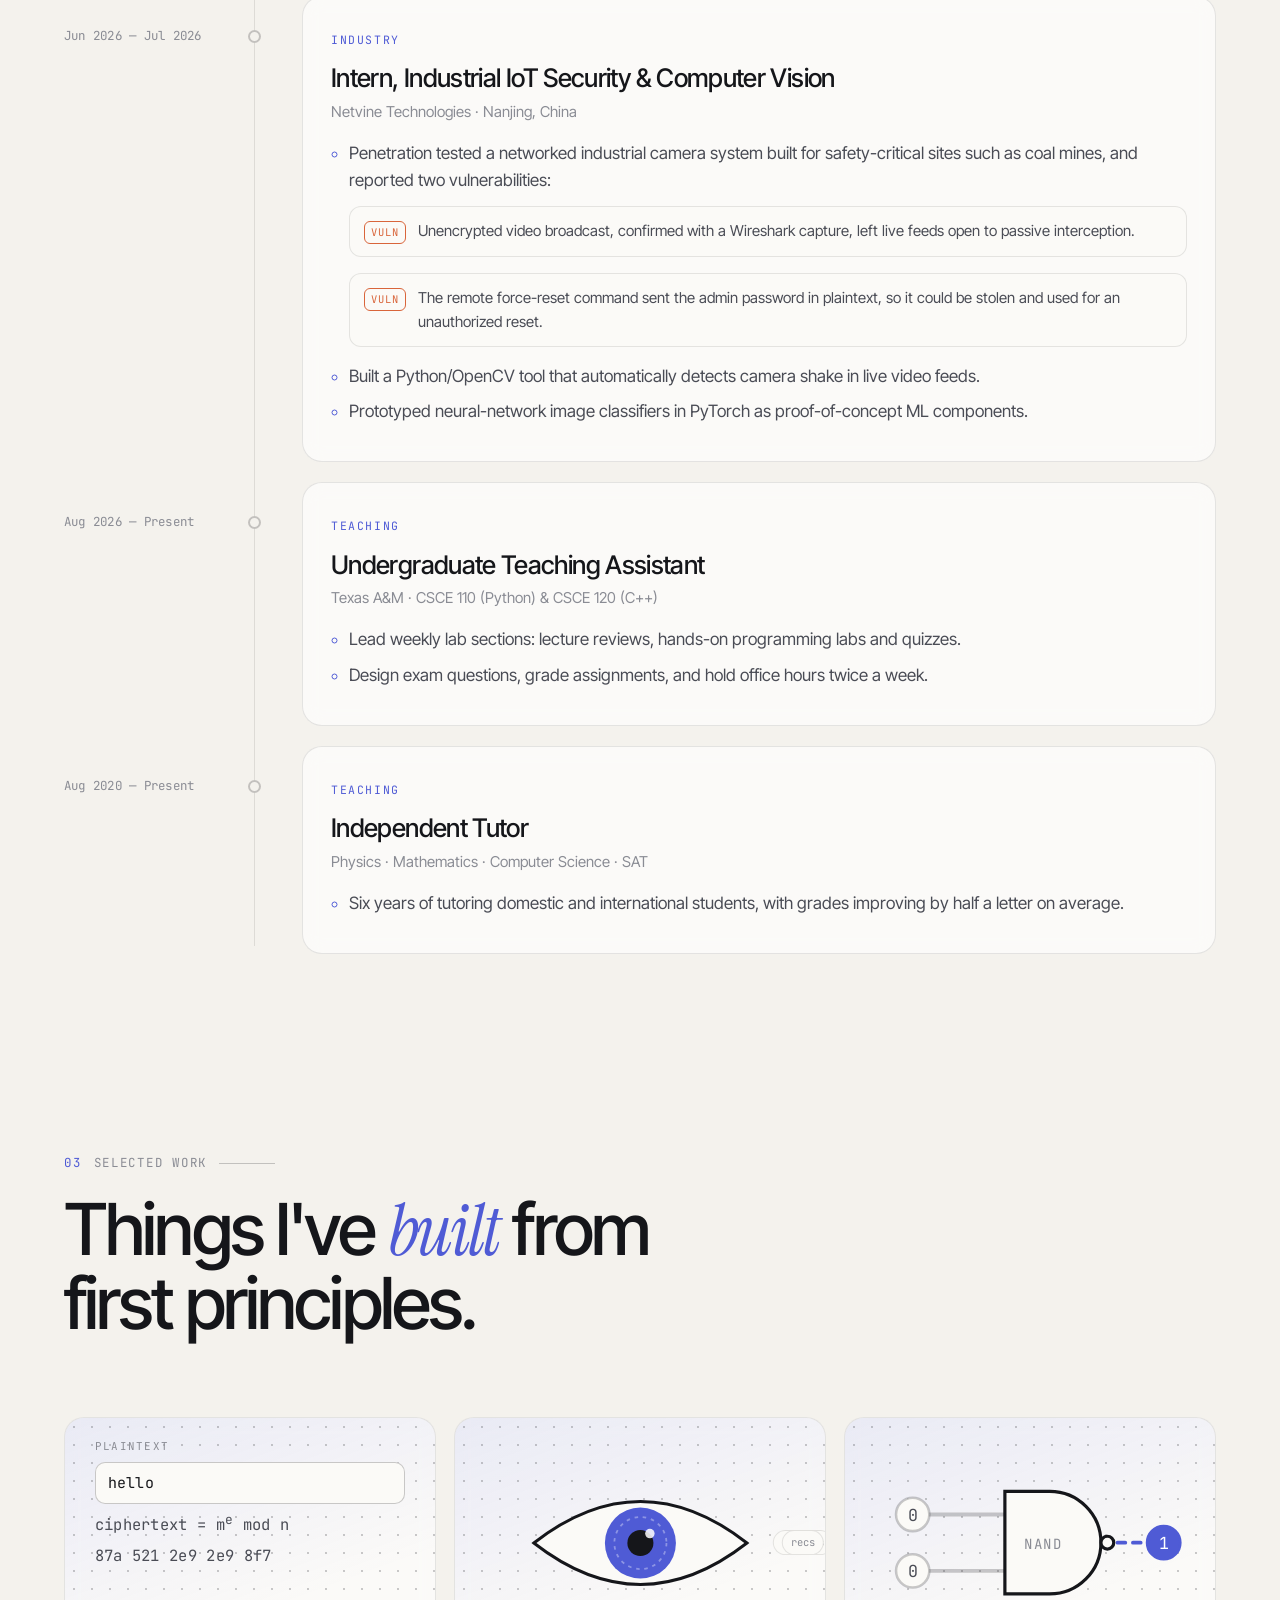
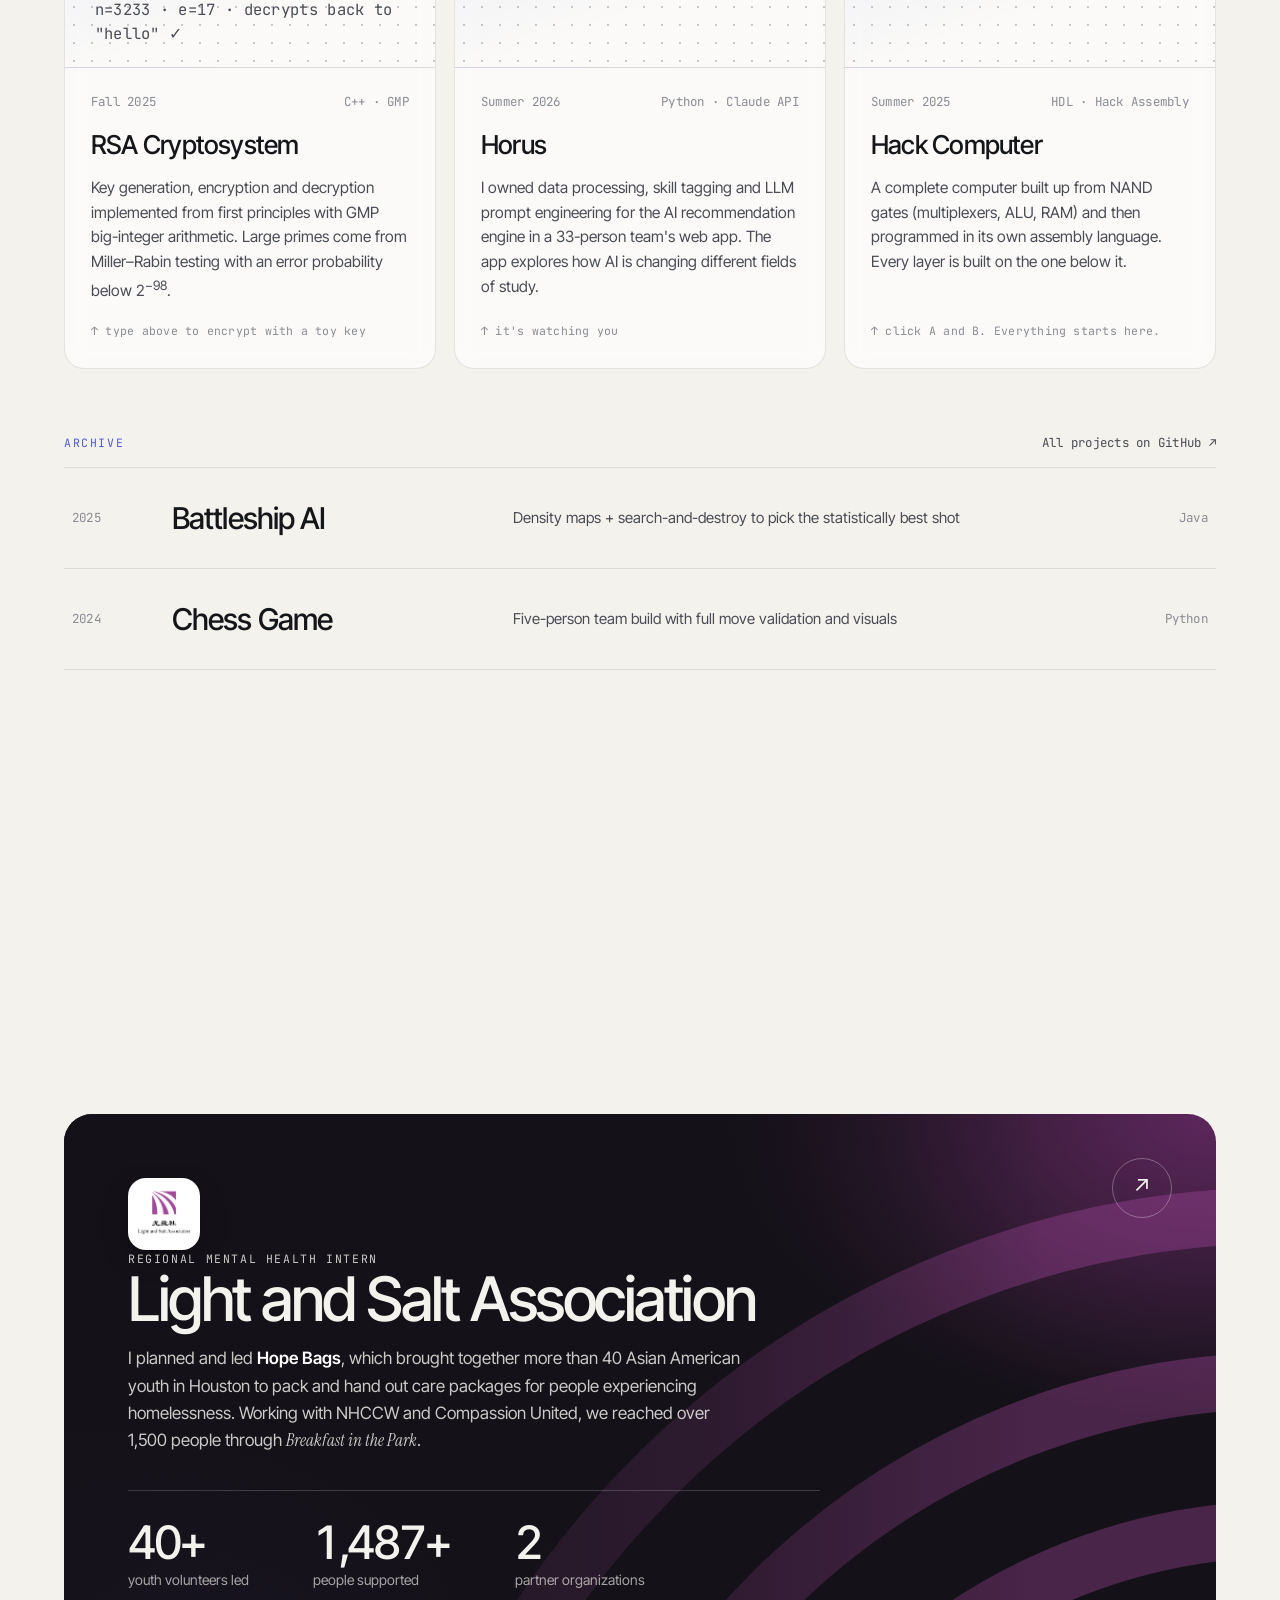
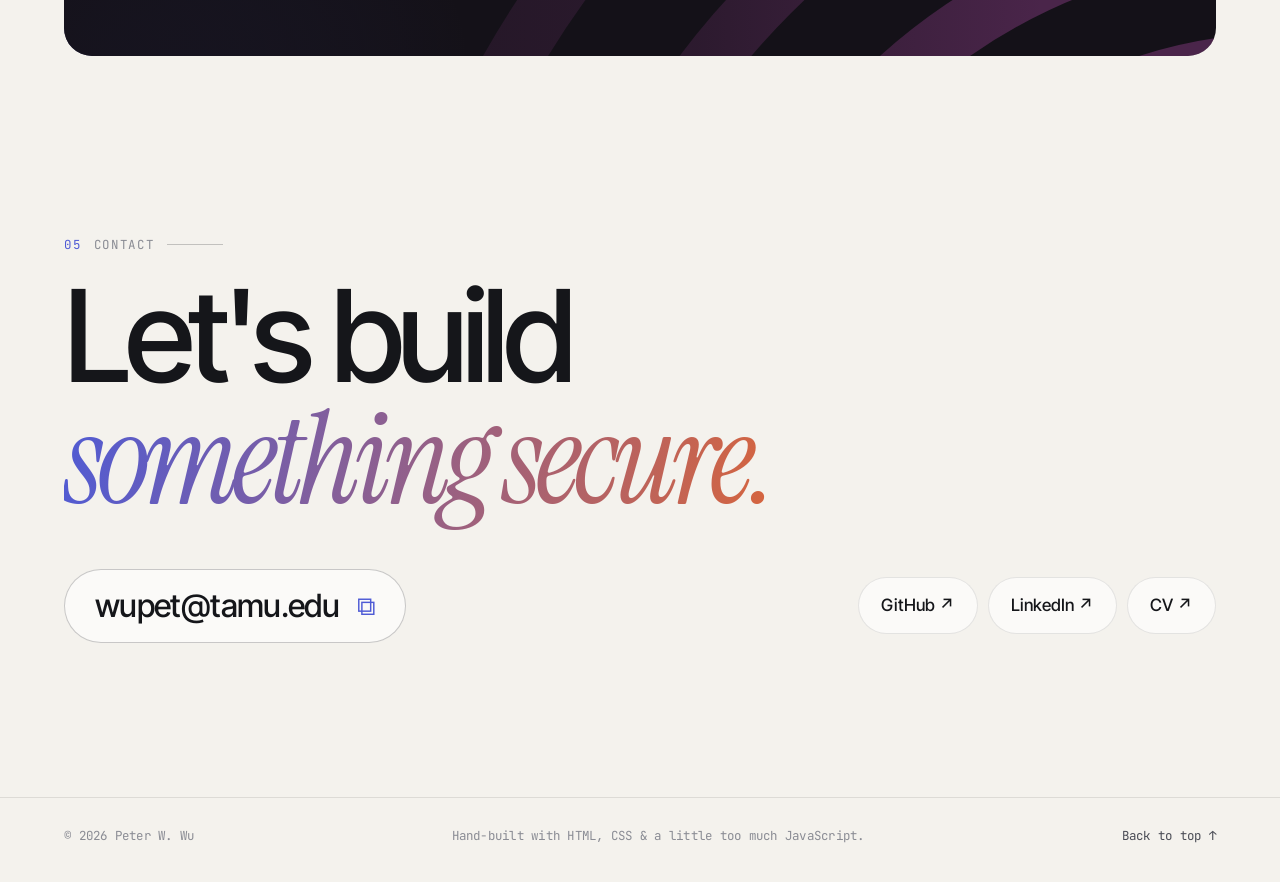
==== commit a865d9f5: "Redesign personal website with light/dark themes and interactive elements Replace the multi-page sit" ====
--- a/index.html
+++ b/index.html
@@ -1,120 +1,462 @@
-<!-- 8 -->
 <!DOCTYPE html>
-<html>
+<html lang="en">
 <head>
     <meta charset="UTF-8">
     <meta name="viewport" content="width=device-width, initial-scale=1.0">
-    <title>Peter Wu</title>
-    <link id = "mainStyleSheet" rel="stylesheet" href="light.css">
-    <link href="https://fonts.googleapis.com/css2?family=Inter:wght@400;700&display=swap" rel="stylesheet">
-    
+    <title>Peter Wu — Computer Science &amp; Cybersecurity</title>
+    <meta name="description" content="Peter Wu — computer science student at Texas A&M researching how to measure AI agent capabilities in cybersecurity.">
+    <meta name="theme-color" content="#f4f2ed" media="(prefers-color-scheme: light)">
+    <meta name="theme-color" content="#0b0c0f" media="(prefers-color-scheme: dark)">
+    <link rel="icon" href="data:image/svg+xml,%3Csvg xmlns='http://www.w3.org/2000/svg' viewBox='0 0 64 64'%3E%3Crect width='64' height='64' rx='14' fill='%2315161a'/%3E%3Ctext x='32' y='42' font-family='Georgia,serif' font-style='italic' font-size='30' fill='%23f4f2ed' text-anchor='middle'%3Epw%3C/text%3E%3C/svg%3E">
+
+    <!-- Set the theme before first paint so there is no flash -->
+    <script>
+        (function () {
+            var t = null;
+            try { t = localStorage.getItem('theme'); } catch (e) {}
+            if (t !== 'light' && t !== 'dark') {
+                t = window.matchMedia('(prefers-color-scheme: dark)').matches ? 'dark' : 'light';
+            }
+            document.documentElement.setAttribute('data-theme', t);
+        })();
+    </script>
+
+    <link rel="preconnect" href="https://fonts.googleapis.com">
+    <link rel="preconnect" href="https://fonts.gstatic.com" crossorigin>
+    <link href="https://fonts.googleapis.com/css2?family=Inter+Tight:wght@400;500;600;700&family=Instrument+Serif:ital@0;1&family=JetBrains+Mono:wght@400;500&display=swap" rel="stylesheet">
+    <link rel="stylesheet" href="assets/css/style.css">
 </head>
-<body> 
-    <div class="fixed-banner">
-        <div class="left-items">
-            <a href="index.html" class="custom-link1">Home</a>
-            <button onclick="toggleStyleSheet()" class="bb">
-                <svg id = "moon-icon" xmlns="http://www.w3.org/2000/svg" viewBox="0 0 24 24" class="moon-icon">
-                    <g transform="translate(-2,2)">
-                        <path d="M21 12.79A9 9 0 0 1 11.21 3a7 7 0 1 0 9.79 9.79z"/>
-                    </g>
+<body>
+    <a class="skip-link" href="#main">Skip to content</a>
+
+    <!-- Ambient layers -->
+    <div class="aurora" aria-hidden="true">
+        <span class="blob b1"></span><span class="blob b2"></span><span class="blob b3"></span>
+    </div>
+    <div class="dot-grid" aria-hidden="true"></div>
+    <div class="grain" aria-hidden="true"></div>
+    <div class="scroll-progress" aria-hidden="true"></div>
+    <div class="cursor-ring" aria-hidden="true"><span class="cursor-label"></span></div>
+    <div class="cursor-dot" aria-hidden="true"></div>
+
+    <!-- Navigation -->
+    <header class="nav" id="nav">
+        <a href="#top" class="nav-logo" aria-label="Peter Wu — back to top">
+            <span class="logo-mark">pw</span>
+        </a>
+        <nav class="nav-links" aria-label="Sections">
+            <a href="#about" data-section="about">About</a>
+            <a href="#experience" data-section="experience">Experience</a>
+            <a href="#work" data-section="work">Work</a>
+            <a href="#service" data-section="service">Service</a>
+            <a href="#contact" data-section="contact">Contact</a>
+            <span class="nav-indicator" aria-hidden="true"></span>
+        </nav>
+        <div class="nav-actions">
+            <button class="theme-toggle magnetic" id="themeToggle" type="button" aria-label="Toggle light and dark mode">
+                <svg class="icon-sun" viewBox="0 0 24 24" aria-hidden="true">
+                    <circle cx="12" cy="12" r="4.2"/>
+                    <g class="rays"><line x1="12" y1="1.5" x2="12" y2="4"/><line x1="12" y1="20" x2="12" y2="22.5"/><line x1="1.5" y1="12" x2="4" y2="12"/><line x1="20" y1="12" x2="22.5" y2="12"/><line x1="4.6" y1="4.6" x2="6.3" y2="6.3"/><line x1="17.7" y1="17.7" x2="19.4" y2="19.4"/><line x1="4.6" y1="19.4" x2="6.3" y2="17.7"/><line x1="17.7" y1="6.3" x2="19.4" y2="4.6"/></g>
                 </svg>
-                <svg id="sun-icon" xmlns="http://www.w3.org/2000/svg" viewBox="0 0 24 24" class="sun-icon">
-                    <circle cx="12" cy="12" r="5"/>
-                    <g stroke="currentColor" stroke-width="2">
-                        <line x1="12" y1="1" x2="12" y2="4"/>
-                        <line x1="12" y1="20" x2="12" y2="23"/>
-                        <line x1="4.22" y1="4.22" x2="6.34" y2="6.34"/>
-                        <line x1="17.66" y1="17.66" x2="19.78" y2="19.78"/>
-                        <line x1="1" y1="12" x2="4" y2="12"/>
-                        <line x1="20" y1="12" x2="23" y2="12"/>
-                        <line x1="4.22" y1="19.78" x2="6.34" y2="17.66"/>
-                        <line x1="17.66" y1="6.34" x2="19.78" y2="4.22"/>
-                    </g>
+                <svg class="icon-moon" viewBox="0 0 24 24" aria-hidden="true">
+                    <path d="M20.5 14.2A8.5 8.5 0 0 1 9.8 3.5a8.5 8.5 0 1 0 10.7 10.7z"/>
                 </svg>
             </button>
+            <a class="btn btn-small magnetic" href="Wu_Peter_CV.pdf" target="_blank" rel="noopener">CV <span class="arrow">↗</span></a>
+            <button class="menu-toggle" id="menuToggle" type="button" aria-label="Open menu" aria-expanded="false">
+                <span></span><span></span>
+            </button>
         </div>
-        <div class="right-items">
-            <a href="contact.html" class="custom-link1">Contact Me (AI page)</a>
+    </header>
+
+    <!-- Mobile menu -->
+    <div class="mobile-menu" id="mobileMenu" aria-hidden="true">
+        <a href="#about"><span>01</span>About</a>
+        <a href="#experience"><span>02</span>Experience</a>
+        <a href="#work"><span>03</span>Work</a>
+        <a href="#service"><span>04</span>Service</a>
+        <a href="#contact"><span>05</span>Contact</a>
+    </div>
+
+    <main id="main">
+        <!-- HERO -->
+        <section class="hero" id="top">
+            <div class="hero-inner">
+                <div class="hero-copy">
+                    <p class="status reveal">
+                        <span class="pulse" aria-hidden="true"></span>
+                        Undergraduate Researcher · SUCCESS Lab
+                    </p>
+                    <h1 class="hero-title">
+                        <span class="line"><span class="scramble" data-text="Peter Wu">Peter Wu</span></span>
+                        <span class="line serif"><em>builds, breaks</em></span>
+                        <span class="line serif"><em>&amp; measures systems.</em></span>
+                    </h1>
+                    <p class="hero-sub reveal">
+                        Computer science at <strong>Texas A&amp;M</strong>, with minors in mathematics and cybersecurity.
+                        Currently researching how to rigorously measure what AI agents can actually do in security.
+                    </p>
+                    <div class="hero-cta reveal">
+                        <a href="#work" class="btn btn-primary magnetic">See my work <span class="arrow">→</span></a>
+                        <a href="#contact" class="btn btn-ghost magnetic">Get in touch</a>
+                    </div>
+                </div>
+                <div class="hero-visual" aria-hidden="true">
+                    <canvas id="polyCanvas"></canvas>
+                    <p class="hero-hint mono">drag to spin</p>
+                </div>
+            </div>
+            <div class="hero-meta mono">
+                <span>College Station, TX</span>
+                <span class="scroll-cue"><span class="scroll-line"></span>Scroll</span>
+                <span id="localTime">—</span>
+            </div>
+        </section>
+
+        <!-- MARQUEE -->
+        <div class="marquee" aria-label="Skills">
+            <div class="marquee-track">
+                <span>Penetration Testing</span><i>✦</i><span>Applied Cryptography</span><i>✦</i><span>Reverse Engineering</span><i>✦</i><span>AI Agent Evaluation</span><i>✦</i><span>Computer Vision</span><i>✦</i><span>PyTorch</span><i>✦</i><span>C++</span><i>✦</i><span>Python</span><i>✦</i><span>Ghidra</span><i>✦</i><span>Wireshark</span><i>✦</i>
+            </div>
+            <div class="marquee-track" aria-hidden="true">
+                <span>Penetration Testing</span><i>✦</i><span>Applied Cryptography</span><i>✦</i><span>Reverse Engineering</span><i>✦</i><span>AI Agent Evaluation</span><i>✦</i><span>Computer Vision</span><i>✦</i><span>PyTorch</span><i>✦</i><span>C++</span><i>✦</i><span>Python</span><i>✦</i><span>Ghidra</span><i>✦</i><span>Wireshark</span><i>✦</i>
+            </div>
         </div>
-    </div>
-
-
-    <section class="back1">
-        <div class="titlelayout">
-            <div class="title-text">
-                <div class="line">Peter Wu</div>
-                <div class="line">Computer Scientist</div>
-            </div>
-            <div class="pipe"></div>
-            <img src="images/spinning_cube_smooth_black.gif" alt="spinning cube" class="black-cube">
-            <!-- <img src="images/spinning_cube_smooth_white.gif" alt="spinning cube" class="white-cube"> -->
-            <img src="images/spinning_icosahedron_smooth_dark.gif" alt="spinning cube" class="white-cube">
-
-        </div>
-    </section>
-
-    <div class="page-content">
-        <section class="slanted-section">
-            <div class="fly-in-left">
-                <div class="imgtxt-section-left">
-                    <div class="section-image">
-                        <div class="light">
-                            <img src="images/foldericonlight.png" alt="folder icon">
+
+        <!-- ABOUT -->
+        <section class="section" id="about">
+            <div class="section-head">
+                <p class="eyebrow mono reveal"><span>01</span> About</p>
+                <h2 class="section-title reveal">From NAND gates <em>to</em> RSA, <br>then how it all <em>breaks.</em></h2>
+            </div>
+
+            <div class="about-grid">
+                <div class="about-text reveal">
+                    <p class="lead">
+                        I'm a computer scientist who likes understanding systems all the way down, then figuring out where they fail.
+                    </p>
+                    <p>
+                        I'm finishing my B.S. in three years at Texas A&amp;M, where I'm in the Brown Engineering Honors
+                        Program and working toward a Cyber Operations Certificate. My work sits where security, cryptography
+                        and machine learning meet: penetration testing industrial IoT, implementing cryptosystems from
+                        first principles, and building infrastructure to evaluate AI agents at scale.
+                    </p>
+                    <p>
+                        Outside of research I teach. I'm a TA for Texas A&amp;M's intro Python and C++ courses, and I've tutored students
+                        in physics, math and CS for six years.
+                    </p>
+                </div>
+
+                <div class="stats">
+                    <div class="stat card tilt reveal">
+                        <span class="stat-num" data-count="4.00" data-decimals="2">0.00</span>
+                        <span class="stat-label">GPA, on a 4.00 scale</span>
+                    </div>
+                    <div class="stat card tilt reveal">
+                        <span class="stat-num" data-count="3">0</span>
+                        <span class="stat-label">Years to finish the degree</span>
+                    </div>
+                    <div class="stat card tilt reveal">
+                        <span class="stat-num" data-count="6">0</span>
+                        <span class="stat-label">Years tutoring students</span>
+                    </div>
+                    <div class="stat card tilt reveal">
+                        <span class="stat-num" data-count="1500" data-suffix="+">0</span>
+                        <span class="stat-label">People reached through service</span>
+                    </div>
+                </div>
+            </div>
+
+            <div class="bento">
+                <article class="card bento-edu spotlight reveal">
+                    <div class="card-top">
+                        <p class="mono tag">Education</p>
+                        <p class="mono muted">Aug 2024 — May 2027</p>
+                    </div>
+                    <h3>Texas A&amp;M University</h3>
+                    <p class="muted">B.S. Computer Science · Minors in Mathematics &amp; Cybersecurity</p>
+                    <ul class="honors">
+                        <li>Brown Engineering Honors</li>
+                        <li>Cyber Operations Certificate</li>
+                        <li>Dean's Honor Roll</li>
+                    </ul>
+                    <p class="mono small-label">Coursework</p>
+                    <div class="chips">
+                        <span>Applied Cryptography</span><span>Software Reverse Engineering</span><span>Wireless &amp; Mobile Systems</span>
+                        <span>Cybersecurity Law</span><span>Communications &amp; Cryptography I &amp; II</span><span>Linear Algebra</span>
+                        <span>Differential Equations</span><span>Multivariable Calculus</span>
+                    </div>
+                </article>
+
+                <article class="card spotlight reveal">
+                    <p class="mono tag">Security</p>
+                    <div class="chips"><span>Ghidra</span><span>Wireshark</span><span>Penetration Testing</span><span>Applied Cryptography</span></div>
+                </article>
+                <article class="card spotlight reveal">
+                    <p class="mono tag">ML &amp; Vision</p>
+                    <div class="chips"><span>PyTorch</span><span>OpenCV</span><span>LLM APIs</span><span>Prompt Engineering</span></div>
+                </article>
+                <article class="card spotlight reveal">
+                    <p class="mono tag">Programming</p>
+                    <div class="chips"><span>Python</span><span>C++</span><span>Java</span><span>JavaScript</span><span>React</span><span>Node.js</span><span>SQL</span><span>R</span><span>Scheme</span><span>HDL</span></div>
+                </article>
+                <article class="card spotlight reveal">
+                    <p class="mono tag">Systems &amp; Tools</p>
+                    <div class="chips"><span>Linux</span><span>Git</span><span>Google Cloud</span><span>Vercel</span><span>Railway</span><span>LaTeX</span></div>
+                    <p class="mono small-label">Languages</p>
+                    <div class="chips"><span>English (native)</span><span>Mandarin (conversational)</span></div>
+                </article>
+            </div>
+        </section>
+
+        <!-- EXPERIENCE -->
+        <section class="section" id="experience">
+            <div class="section-head">
+                <p class="eyebrow mono reveal"><span>02</span> Experience</p>
+                <h2 class="section-title reveal">Research, industry <em>&amp;</em> the classroom.</h2>
+            </div>
+
+            <ol class="timeline">
+                <li class="tl-line" aria-hidden="true"><span class="tl-fill"></span></li>
+
+                <li class="tl-item reveal">
+                    <span class="tl-node" aria-hidden="true"></span>
+                    <div class="tl-date mono">May 2026 — Present</div>
+                    <div class="tl-body card spotlight">
+                        <p class="mono tag">Research</p>
+                        <h3>Undergraduate Researcher</h3>
+                        <p class="tl-org">SUCCESS Lab, Texas A&amp;M · advised by Dr. Guofei Gu</p>
+                        <ul>
+                            <li>Researching rigorous measurement of AI agent capabilities in cybersecurity. I'm one of four student researchers.</li>
+                            <li>Co-developing experiment infrastructure for reproducible, large-scale evaluation of AI agents.</li>
+                        </ul>
+                    </div>
+                </li>
+
+                <li class="tl-item reveal">
+                    <span class="tl-node" aria-hidden="true"></span>
+                    <div class="tl-date mono">Jun 2026 — Jul 2026</div>
+                    <div class="tl-body card spotlight">
+                        <p class="mono tag">Industry</p>
+                        <h3>Intern, Industrial IoT Security &amp; Computer Vision</h3>
+                        <p class="tl-org">Netvine Technologies · Nanjing, China</p>
+                        <ul>
+                            <li>Penetration tested a networked industrial camera system built for safety-critical sites such as coal mines, and reported two vulnerabilities:
+                                <ul class="vulns">
+                                    <li><span class="sev">VULN</span> Unencrypted video broadcast, confirmed with a Wireshark capture, left live feeds open to passive interception.</li>
+                                    <li><span class="sev">VULN</span> The remote force-reset command sent the admin password in plaintext, so it could be stolen and used for an unauthorized reset.</li>
+                                </ul>
+                            </li>
+                            <li>Built a Python/OpenCV tool that automatically detects camera shake in live video feeds.</li>
+                            <li>Prototyped neural-network image classifiers in PyTorch as proof-of-concept ML components.</li>
+                        </ul>
+                    </div>
+                </li>
+
+                <li class="tl-item reveal">
+                    <span class="tl-node" aria-hidden="true"></span>
+                    <div class="tl-date mono">Aug 2026 — Present</div>
+                    <div class="tl-body card spotlight">
+                        <p class="mono tag">Teaching</p>
+                        <h3>Undergraduate Teaching Assistant</h3>
+                        <p class="tl-org">Texas A&amp;M · CSCE 110 (Python) &amp; CSCE 120 (C++)</p>
+                        <ul>
+                            <li>Lead weekly lab sections: lecture reviews, hands-on programming labs and quizzes.</li>
+                            <li>Design exam questions, grade assignments, and hold office hours twice a week.</li>
+                        </ul>
+                    </div>
+                </li>
+
+                <li class="tl-item reveal">
+                    <span class="tl-node" aria-hidden="true"></span>
+                    <div class="tl-date mono">Aug 2020 — Present</div>
+                    <div class="tl-body card spotlight">
+                        <p class="mono tag">Teaching</p>
+                        <h3>Independent Tutor</h3>
+                        <p class="tl-org">Physics · Mathematics · Computer Science · SAT</p>
+                        <ul>
+                            <li>Six years of tutoring domestic and international students, with grades improving by half a letter on average.</li>
+                        </ul>
+                    </div>
+                </li>
+            </ol>
+        </section>
+
+        <!-- WORK -->
+        <section class="section" id="work">
+            <div class="section-head">
+                <p class="eyebrow mono reveal"><span>03</span> Selected Work</p>
+                <h2 class="section-title reveal">Things I've <em>built</em> from first principles.</h2>
+            </div>
+
+            <div class="projects">
+                <!-- RSA -->
+                <article class="project card tilt spotlight reveal">
+                    <div class="project-visual rsa-visual">
+                        <div class="rsa-demo">
+                            <label class="mono" for="rsaInput">plaintext</label>
+                            <input id="rsaInput" class="mono" type="text" maxlength="18" value="hello" autocomplete="off" spellcheck="false">
+                            <p class="mono rsa-label">ciphertext = m<sup>e</sup> mod n</p>
+                            <p class="mono rsa-out" id="rsaOut" aria-live="polite"></p>
+                            <p class="mono rsa-keys" id="rsaKeys"></p>
                         </div>
-                        <div class="dark">
-                            <img src="images/foldericondark.png" alt="folder icon">
+                    </div>
+                    <div class="project-info">
+                        <div class="project-meta mono"><span>Fall 2025</span><span>C++ · GMP</span></div>
+                        <h3>RSA Cryptosystem</h3>
+                        <p>Key generation, encryption and decryption implemented from first principles with GMP big-integer arithmetic. Large primes come from Miller–Rabin testing with an error probability below 2<sup>−98</sup>.</p>
+                        <p class="hint mono">↑ type above to encrypt with a toy key</p>
+                    </div>
+                </article>
+
+                <!-- Horus -->
+                <article class="project card tilt spotlight reveal">
+                    <div class="project-visual horus-visual">
+                        <svg class="horus-eye" viewBox="0 0 200 120" aria-hidden="true">
+                            <defs>
+                                <clipPath id="eyeClip"><path d="M10 60 Q100 -10 190 60 Q100 130 10 60 Z"/></clipPath>
+                            </defs>
+                            <path class="eye-outline" d="M10 60 Q100 -10 190 60 Q100 130 10 60 Z"/>
+                            <g clip-path="url(#eyeClip)">
+                                <g class="eye-pupil" id="eyePupil">
+                                    <circle class="iris" cx="100" cy="60" r="30"/>
+                                    <circle class="iris-ring" cx="100" cy="60" r="22"/>
+                                    <circle class="pupil" cx="100" cy="60" r="11"/>
+                                    <circle class="glint" cx="108" cy="52" r="4"/>
+                                </g>
+                                <rect class="eyelid" id="eyelid" x="0" y="-120" width="200" height="120"/>
+                            </g>
+                        </svg>
+                        <div class="horus-nodes" aria-hidden="true">
+                            <span style="--i:0">skills</span><span style="--i:1">fields</span><span style="--i:2">prompts</span><span style="--i:3">recs</span>
                         </div>
                     </div>
-                    <div class="section-text">
-                        <h2>Technical Portfolio</h2>
-                        <p>As a computer scientist, I'm always looking for different ways to apply the many things that I learn. From something more fun and exciting to the technical and nitty gritty, one way I apply my learnings are through various projects.</p>
-                        <a href="projects.html" class="custom-link2">View portfolio -></a>
-                    </div>
-                </div>
-            </div>
-        </section>
-        
-        <section class="slanted-section alt">
-            <div class="fly-in-right">
-                <div class="imgtxt-section-right">
-                    <div class="section-text">
-                        <h2>Qualifications</h2>
-                        <p>As I continue to learn and grow as a computer scientist, I acrue more and more qualifications that show just how far I've come. As I do so, I am able to unlock even more oppurunities that continue to develop my knowledge base and skill set.<p>
-                        <a href="qualifications.html" class="custom-link3">View qualifications -></a>
-                    </div>
-                    <div class="section-image">
-                        <div class="light">
-                            <img src="images/papericonlight.png" alt="paper icon">
-                        </div>
-                        <div class="dark">
-                            <img src="images/papericondark.png" alt="paper icon">
-                        </div>
-                    </div>
-                </div>
-            </div>
-        </section>
-
-        <section class="slanted-section">
-            <div class="fly-in-left">
-                <div class="imgtxt-section-left">
-                    <div class="section-image">
-                        <div class="light">
-                            <img src="images/serviceiconlight.png" alt="service icon">
-                        </div>
-                        <div class="dark">
-                            <img src="images/serviceicondark.png" alt="service icon">
-                        </div>
-                    </div>
-                    <div class="section-text">
-                        <h2>Service</h2>
-                        <p>As much as I am a copmuter scientist, I am moreso a member of my community. I take pride in my services to the people and community that I interact with and I hope to continue to do my part in making the world a better place.</p>
-                        <a href="service.html" class="custom-link2">View service -></a>
-                    </div>
-                </div>
-            </div>
-        </section>
-    </div>
-    <script src="functions.js" defer></script>
+                    <div class="project-info">
+                        <div class="project-meta mono"><span>Summer 2026</span><span>Python · Claude API</span></div>
+                        <h3>Horus</h3>
+                        <p>I owned data processing, skill tagging and LLM prompt engineering for the AI recommendation engine in a 33-person team's web app. The app explores how AI is changing different fields of study.</p>
+                        <p class="hint mono">↑ it's watching you</p>
+                    </div>
+                </article>
+
+                <!-- Hack -->
+                <article class="project card tilt spotlight reveal">
+                    <div class="project-visual hack-visual">
+                        <svg class="nand" viewBox="0 0 260 140" role="img" aria-label="Interactive NAND gate. Click inputs A and B to toggle them.">
+                            <line class="wire" id="wireA" x1="50" y1="48" x2="110" y2="48"/>
+                            <line class="wire" id="wireB" x1="50" y1="92" x2="110" y2="92"/>
+                            <line class="wire" id="wireOut" x1="186" y1="70" x2="222" y2="70"/>
+                            <path class="gate" d="M110 30 H145 A40 40 0 0 1 145 110 H110 Z"/>
+                            <circle class="bubble" cx="190" cy="70" r="5"/>
+                            <g class="nand-in" id="inA" tabindex="0" role="switch" aria-checked="false" aria-label="Input A">
+                                <circle cx="38" cy="48" r="13"/><text x="38" y="53">0</text>
+                            </g>
+                            <g class="nand-in" id="inB" tabindex="0" role="switch" aria-checked="false" aria-label="Input B">
+                                <circle cx="38" cy="92" r="13"/><text x="38" y="97">0</text>
+                            </g>
+                            <g class="nand-out" id="outQ">
+                                <circle cx="234" cy="70" r="13"/><text x="234" y="75">1</text>
+                            </g>
+                            <text class="gate-label" x="140" y="75">NAND</text>
+                        </svg>
+                    </div>
+                    <div class="project-info">
+                        <div class="project-meta mono"><span>Summer 2025</span><span>HDL · Hack Assembly</span></div>
+                        <h3>Hack Computer</h3>
+                        <p>A complete computer built up from NAND gates (multiplexers, ALU, RAM) and then programmed in its own assembly language. Every layer is built on the one below it.</p>
+                        <p class="hint mono">↑ click A and B. Everything starts here.</p>
+                    </div>
+                </article>
+            </div>
+
+            <div class="archive">
+                <div class="archive-head">
+                    <p class="mono tag">Archive</p>
+                    <a href="https://github.com/wupet/" target="_blank" rel="noopener" class="link-underline mono">All projects on GitHub ↗</a>
+                </div>
+                <ul class="archive-list">
+                    <li class="archive-row" data-img="images/battleship.jpg">
+                        <span class="mono muted">2025</span>
+                        <span class="archive-title">Battleship AI</span>
+                        <span class="archive-desc">Density maps + search-and-destroy to pick the statistically best shot</span>
+                        <span class="mono muted">Java</span>
+                    </li>
+                    <li class="archive-row" data-img="images/pawn.png">
+                        <span class="mono muted">2024</span>
+                        <span class="archive-title">Chess Game</span>
+                        <span class="archive-desc">Five-person team build with full move validation and visuals</span>
+                        <span class="mono muted">Python</span>
+                    </li>
+                </ul>
+                <div class="archive-preview" aria-hidden="true"><img alt=""></div>
+            </div>
+        </section>
+
+        <!-- SERVICE -->
+        <section class="section" id="service">
+            <div class="section-head">
+                <p class="eyebrow mono reveal"><span>04</span> Service</p>
+                <h2 class="section-title reveal">A computer scientist, <em>and first</em> a neighbor.</h2>
+            </div>
+
+            <a class="service-card reveal" href="https://www.lightandsaltassociation.org/en" target="_blank" rel="noopener" data-cursor="Visit">
+                <div class="service-bg" aria-hidden="true">
+                    <svg class="rays" viewBox="0 0 600 600" preserveAspectRatio="xMaxYMin slice">
+                        <path d="M600 60 A540 540 0 0 0 60 600"/>
+                        <path d="M600 160 A440 440 0 0 0 160 600"/>
+                        <path d="M600 250 A350 350 0 0 0 250 600"/>
+                        <path d="M600 330 A270 270 0 0 0 330 600"/>
+                        <path d="M600 400 A200 200 0 0 0 400 600"/>
+                    </svg>
+                </div>
+                <div class="service-content">
+                    <span class="service-logo"><img src="images/lightandsalt.png" alt="Light and Salt Association logo"></span>
+                    <p class="mono tag tag-light">Regional Mental Health Intern</p>
+                    <h3>Light and Salt Association</h3>
+                    <p>
+                        I planned and led <strong>Hope Bags</strong>, which brought together more than 40 Asian American youth in Houston to pack and hand out
+                        care packages for people experiencing homelessness. Working with NHCCW and Compassion United, we
+                        reached over 1,500 people through <em>Breakfast in the Park</em>.
+                    </p>
+                    <div class="service-stats">
+                        <div><span class="stat-num" data-count="40" data-suffix="+">0</span><span>youth volunteers led</span></div>
+                        <div><span class="stat-num" data-count="1500" data-suffix="+">0</span><span>people supported</span></div>
+                        <div><span class="stat-num" data-count="2">0</span><span>partner organizations</span></div>
+                    </div>
+                    <span class="service-arrow" aria-hidden="true">↗</span>
+                </div>
+            </a>
+        </section>
+
+        <!-- CONTACT -->
+        <section class="section contact" id="contact">
+            <p class="eyebrow mono reveal"><span>05</span> Contact</p>
+            <h2 class="contact-title reveal">
+                <span>Let's build</span>
+                <span><em>something secure.</em></span>
+            </h2>
+            <div class="contact-actions reveal">
+                <button class="email-btn magnetic" id="copyEmail" type="button" data-email="wupet@tamu.edu" data-cursor="Copy">
+                    <span class="email-text">wupet@tamu.edu</span>
+                    <span class="email-icon" aria-hidden="true">⧉</span>
+                </button>
+                <div class="socials">
+                    <a href="https://github.com/wupet" target="_blank" rel="noopener" class="social magnetic">GitHub <span class="arrow">↗</span></a>
+                    <a href="https://www.linkedin.com/in/peterwutamu/" target="_blank" rel="noopener" class="social magnetic">LinkedIn <span class="arrow">↗</span></a>
+                    <a href="Wu_Peter_CV.pdf" target="_blank" rel="noopener" class="social magnetic">CV <span class="arrow">↗</span></a>
+                </div>
+            </div>
+        </section>
+    </main>
+
+    <footer class="footer mono">
+        <span>© <span id="year">2026</span> Peter W. Wu</span>
+        <span class="footer-mid">Hand-built with HTML, CSS &amp; a little too much JavaScript.</span>
+        <a href="#top" class="link-underline">Back to top ↑</a>
+    </footer>
+
+    <div class="toast mono" id="toast" role="status" aria-live="polite"></div>
+
+    <script src="assets/js/main.js" defer></script>
 </body>
-</html>+</html>
--- a/assets/css/style.css
+++ b/assets/css/style.css
@@ -0,0 +1,818 @@
+/* ==========================================================================
+   Tokens
+   ========================================================================== */
+:root {
+    --bg: #f4f2ed;
+    --bg-2: #ebe8e1;
+    --surface: rgba(255, 255, 255, 0.62);
+    --surface-solid: #fbfaf7;
+    --surface-hover: rgba(255, 255, 255, 0.9);
+    --ink: #15161a;
+    --ink-2: #4a4c55;
+    --ink-3: #8a8c94;
+    --line: rgba(21, 22, 26, 0.10);
+    --line-strong: rgba(21, 22, 26, 0.22);
+    --accent: #4f5bd5;
+    --accent-2: #d9653b;
+    --accent-soft: rgba(79, 91, 213, 0.10);
+    --on-accent: #ffffff;
+    --glow-1: #bcc6ff;
+    --glow-2: #ffd3c0;
+    --glow-3: #c6efdf;
+    --blob-opacity: 0.55;
+    --dot: rgba(21, 22, 26, 0.22);
+    --shadow: 0 1px 2px rgba(21, 22, 26, 0.04), 0 12px 40px -12px rgba(21, 22, 26, 0.12);
+    --shadow-lg: 0 2px 4px rgba(21, 22, 26, 0.04), 0 30px 80px -20px rgba(21, 22, 26, 0.22);
+    --spot: rgba(79, 91, 213, 0.10);
+    --grain-opacity: 0.05;
+
+    --font-sans: "Inter Tight", ui-sans-serif, system-ui, -apple-system, "Segoe UI", sans-serif;
+    --font-serif: "Instrument Serif", ui-serif, Georgia, serif;
+    --font-mono: "JetBrains Mono", ui-monospace, SFMono-Regular, Menlo, monospace;
+
+    --radius: 20px;
+    --radius-sm: 12px;
+    --gutter: clamp(16px, 5vw, 72px);
+    --max: 1240px;
+    --ease: cubic-bezier(0.22, 1, 0.36, 1);
+    --ease-in-out: cubic-bezier(0.7, 0, 0.3, 1);
+    color-scheme: light;
+}
+
+:root[data-theme="dark"] {
+    --bg: #0b0c0f;
+    --bg-2: #111217;
+    --surface: rgba(255, 255, 255, 0.035);
+    --surface-solid: #14151b;
+    --surface-hover: rgba(255, 255, 255, 0.06);
+    --ink: #ecebe6;
+    --ink-2: #a8aab2;
+    --ink-3: #6b6e77;
+    --line: rgba(255, 255, 255, 0.08);
+    --line-strong: rgba(255, 255, 255, 0.18);
+    --accent: #929dff;
+    --accent-2: #ff9e78;
+    --accent-soft: rgba(146, 157, 255, 0.12);
+    --on-accent: #0b0c0f;
+    --glow-1: #2b3280;
+    --glow-2: #5c2a1b;
+    --glow-3: #0f4034;
+    --blob-opacity: 0.45;
+    --dot: rgba(255, 255, 255, 0.20);
+    --shadow: 0 1px 2px rgba(0, 0, 0, 0.3), 0 12px 40px -12px rgba(0, 0, 0, 0.6);
+    --shadow-lg: 0 2px 4px rgba(0, 0, 0, 0.3), 0 30px 80px -20px rgba(0, 0, 0, 0.8);
+    --spot: rgba(146, 157, 255, 0.12);
+    --grain-opacity: 0.07;
+    color-scheme: dark;
+}
+
+/* ==========================================================================
+   Base
+   ========================================================================== */
+*, *::before, *::after { box-sizing: border-box; }
+
+html {
+    scroll-behavior: smooth;
+    -webkit-text-size-adjust: 100%;
+}
+
+body {
+    margin: 0;
+    background: var(--bg);
+    color: var(--ink);
+    font-family: var(--font-sans);
+    font-size: 17px;
+    line-height: 1.6;
+    -webkit-font-smoothing: antialiased;
+    overflow-x: hidden;
+    transition: background-color 0.4s var(--ease), color 0.4s var(--ease);
+}
+
+::selection { background: var(--accent); color: var(--on-accent); }
+
+a { color: inherit; }
+img { max-width: 100%; display: block; }
+em { font-family: var(--font-serif); font-style: italic; font-weight: 400; }
+strong { font-weight: 600; }
+.mono { font-family: var(--font-mono); font-size: 0.78rem; letter-spacing: 0.02em; }
+.muted { color: var(--ink-3); }
+
+.skip-link {
+    position: fixed; left: 16px; top: -60px; z-index: 200;
+    background: var(--ink); color: var(--bg); padding: 10px 16px; border-radius: 10px;
+    text-decoration: none; transition: top 0.2s;
+}
+.skip-link:focus { top: 16px; }
+
+:focus-visible { outline: 2px solid var(--accent); outline-offset: 3px; border-radius: 6px; }
+
+/* ==========================================================================
+   Ambient layers
+   ========================================================================== */
+.aurora {
+    position: fixed; inset: 0; z-index: -3; overflow: hidden; pointer-events: none;
+}
+.blob {
+    position: absolute; border-radius: 50%;
+    filter: blur(90px); opacity: var(--blob-opacity);
+    transition: background-color 0.6s var(--ease), opacity 0.6s var(--ease);
+    will-change: transform;
+}
+.b1 { width: 48vw; height: 48vw; background: var(--glow-1); top: -12vw; right: -8vw; animation: drift1 26s ease-in-out infinite alternate; }
+.b2 { width: 38vw; height: 38vw; background: var(--glow-2); top: 30vh; left: -12vw; animation: drift2 32s ease-in-out infinite alternate; }
+.b3 { width: 34vw; height: 34vw; background: var(--glow-3); bottom: -14vw; right: 20vw; animation: drift3 28s ease-in-out infinite alternate; }
+
+@keyframes drift1 { to { transform: translate(-14vw, 18vh) scale(1.15); } }
+@keyframes drift2 { to { transform: translate(18vw, -10vh) scale(0.9); } }
+@keyframes drift3 { to { transform: translate(-10vw, -24vh) scale(1.2); } }
+
+/* Dot grid revealed around the cursor */
+.dot-grid {
+    position: fixed; inset: 0; z-index: -2; pointer-events: none;
+    background-image: radial-gradient(var(--dot) 1px, transparent 1.4px);
+    background-size: 26px 26px;
+    -webkit-mask-image: radial-gradient(280px circle at var(--mx, 50%) var(--my, -100%), #000 0%, transparent 70%);
+            mask-image: radial-gradient(280px circle at var(--mx, 50%) var(--my, -100%), #000 0%, transparent 70%);
+}
+
+.grain {
+    position: fixed; inset: -50%; z-index: 100; pointer-events: none;
+    opacity: var(--grain-opacity);
+    background-image: url("data:image/svg+xml,%3Csvg xmlns='http://www.w3.org/2000/svg' width='160' height='160'%3E%3Cfilter id='n'%3E%3CfeTurbulence type='fractalNoise' baseFrequency='0.9' numOctaves='3' stitchTiles='stitch'/%3E%3C/filter%3E%3Crect width='100%25' height='100%25' filter='url(%23n)'/%3E%3C/svg%3E");
+    animation: grain 1.2s steps(4) infinite;
+}
+@keyframes grain {
+    0% { transform: translate(0, 0); }
+    25% { transform: translate(-3%, 2%); }
+    50% { transform: translate(2%, -3%); }
+    75% { transform: translate(-2%, -1%); }
+    100% { transform: translate(0, 0); }
+}
+
+.scroll-progress {
+    position: fixed; top: 0; left: 0; height: 2px; width: 100%; z-index: 120;
+    background: linear-gradient(90deg, var(--accent), var(--accent-2));
+    transform-origin: 0 50%; transform: scaleX(var(--progress, 0));
+}
+
+/* Custom cursor (fine pointers only) */
+.cursor-ring, .cursor-dot {
+    position: fixed; top: 0; left: 0; z-index: 150; pointer-events: none;
+    border-radius: 50%; opacity: 0;
+    transition: opacity 0.3s, width 0.35s var(--ease), height 0.35s var(--ease), background-color 0.35s var(--ease), border-color 0.35s;
+}
+.cursor-ring {
+    width: 36px; height: 36px; margin: -18px 0 0 -18px;
+    border: 1px solid var(--line-strong);
+    display: grid; place-items: center;
+}
+.cursor-dot { width: 6px; height: 6px; margin: -3px 0 0 -3px; background: var(--accent); }
+.cursor-label {
+    font-family: var(--font-mono); font-size: 11px; letter-spacing: 0.04em;
+    color: var(--on-accent); opacity: 0; transition: opacity 0.2s;
+}
+body.has-cursor .cursor-ring, body.has-cursor .cursor-dot { opacity: 1; }
+body.cursor-hover .cursor-ring { width: 56px; height: 56px; margin: -28px 0 0 -28px; border-color: var(--accent); background: var(--accent-soft); }
+body.cursor-label-on .cursor-ring { width: 78px; height: 78px; margin: -39px 0 0 -39px; background: var(--accent); border-color: var(--accent); }
+body.cursor-label-on .cursor-label { opacity: 1; }
+body.cursor-label-on .cursor-dot { opacity: 0; }
+
+/* ==========================================================================
+   Navigation
+   ========================================================================== */
+.nav {
+    position: fixed; top: 16px; left: 50%; z-index: 110;
+    transform: translateX(-50%);
+    width: min(var(--max), calc(100% - 32px));
+    display: flex; align-items: center; justify-content: space-between; gap: 16px;
+    padding: 10px 10px 10px 18px;
+    border-radius: 999px;
+    background: color-mix(in srgb, var(--bg) 60%, transparent);
+    border: 1px solid transparent;
+    -webkit-backdrop-filter: blur(16px) saturate(1.4);
+            backdrop-filter: blur(16px) saturate(1.4);
+    transition: border-color 0.4s, box-shadow 0.4s, transform 0.5s var(--ease), background-color 0.4s;
+}
+.nav.scrolled { border-color: var(--line); box-shadow: var(--shadow); }
+.nav.hidden { transform: translate(-50%, calc(-100% - 24px)); }
+
+.nav-logo { text-decoration: none; display: flex; align-items: center; }
+.logo-mark {
+    font-family: var(--font-serif); font-style: italic; font-size: 26px; line-height: 1;
+    letter-spacing: -0.02em; display: inline-block;
+    transition: transform 0.6s var(--ease);
+}
+.nav-logo:hover .logo-mark { transform: rotate(-8deg) scale(1.08); }
+
+.nav-links { position: relative; display: flex; gap: 4px; }
+.nav-links a {
+    position: relative; z-index: 1;
+    text-decoration: none; font-size: 14.5px; font-weight: 500; color: var(--ink-2);
+    padding: 8px 14px; border-radius: 999px; transition: color 0.3s;
+}
+.nav-links a:hover, .nav-links a.active { color: var(--ink); }
+.nav-indicator {
+    position: absolute; top: 0; left: 0; height: 100%; border-radius: 999px;
+    background: var(--surface-hover); border: 1px solid var(--line);
+    opacity: 0; transition: transform 0.5s var(--ease), width 0.5s var(--ease), opacity 0.3s;
+}
+
+.nav-actions { display: flex; align-items: center; gap: 8px; }
+
+.theme-toggle {
+    width: 42px; height: 42px; border-radius: 50%;
+    border: 1px solid var(--line); background: var(--surface);
+    color: var(--ink); cursor: pointer; display: grid; place-items: center; padding: 0;
+    position: relative; overflow: hidden;
+}
+.theme-toggle svg {
+    width: 19px; height: 19px; position: absolute;
+    fill: none; stroke: currentColor; stroke-width: 1.8; stroke-linecap: round; stroke-linejoin: round;
+    transition: transform 0.6s var(--ease), opacity 0.4s;
+}
+.icon-sun circle { fill: currentColor; stroke: none; }
+.icon-moon path { fill: currentColor; stroke: none; }
+:root[data-theme="light"] .icon-sun { transform: rotate(90deg) scale(0.4); opacity: 0; }
+:root[data-theme="light"] .icon-moon { transform: rotate(0) scale(1); opacity: 1; }
+:root[data-theme="dark"] .icon-moon { transform: rotate(-90deg) scale(0.4); opacity: 0; }
+:root[data-theme="dark"] .icon-sun { transform: rotate(0) scale(1); opacity: 1; }
+.theme-toggle:hover .rays { transform-origin: 12px 12px; animation: spin 4s linear infinite; }
+@keyframes spin { to { transform: rotate(360deg); } }
+
+.menu-toggle {
+    display: none; width: 42px; height: 42px; border-radius: 50%;
+    border: 1px solid var(--line); background: var(--surface); cursor: pointer;
+    position: relative; padding: 0;
+}
+.menu-toggle span {
+    position: absolute; left: 13px; right: 13px; height: 1.5px; background: var(--ink);
+    transition: transform 0.4s var(--ease), top 0.4s var(--ease);
+}
+.menu-toggle span:first-child { top: 17px; }
+.menu-toggle span:last-child { top: 23px; }
+.menu-open .menu-toggle span:first-child { top: 20px; transform: rotate(45deg); }
+.menu-open .menu-toggle span:last-child { top: 20px; transform: rotate(-45deg); }
+
+.mobile-menu {
+    position: fixed; inset: 0; z-index: 105;
+    background: var(--bg);
+    display: flex; flex-direction: column; justify-content: center; gap: 4px;
+    padding: 0 var(--gutter);
+    clip-path: circle(0 at calc(100% - 44px) 40px);
+    transition: clip-path 0.7s var(--ease-in-out);
+    visibility: hidden;
+}
+.menu-open .mobile-menu { clip-path: circle(150% at calc(100% - 44px) 40px); visibility: visible; }
+.mobile-menu a {
+    font-size: clamp(40px, 11vw, 64px); line-height: 1.15; text-decoration: none;
+    letter-spacing: -0.03em; font-weight: 500;
+    display: flex; align-items: baseline; gap: 14px;
+    opacity: 0; transform: translateY(24px);
+    transition: opacity 0.5s var(--ease), transform 0.5s var(--ease), color 0.3s;
+}
+.mobile-menu a span { font-family: var(--font-mono); font-size: 13px; color: var(--ink-3); }
+.mobile-menu a:hover { color: var(--accent); }
+.menu-open .mobile-menu a { opacity: 1; transform: none; }
+.menu-open .mobile-menu a:nth-child(1) { transition-delay: 0.15s; }
+.menu-open .mobile-menu a:nth-child(2) { transition-delay: 0.2s; }
+.menu-open .mobile-menu a:nth-child(3) { transition-delay: 0.25s; }
+.menu-open .mobile-menu a:nth-child(4) { transition-delay: 0.3s; }
+.menu-open .mobile-menu a:nth-child(5) { transition-delay: 0.35s; }
+
+/* ==========================================================================
+   Buttons & links
+   ========================================================================== */
+.btn {
+    display: inline-flex; align-items: center; gap: 10px;
+    padding: 14px 24px; border-radius: 999px;
+    font: 500 15px/1 var(--font-sans); text-decoration: none; cursor: pointer;
+    border: 1px solid transparent; position: relative; overflow: hidden; isolation: isolate;
+    transition: background-color 0.3s, color 0.3s, border-color 0.3s, box-shadow 0.3s;
+}
+.btn .arrow { display: inline-block; transition: transform 0.4s var(--ease); }
+.btn:hover .arrow { transform: translateX(4px); }
+.btn-small { padding: 11px 18px; font-size: 14px; background: var(--ink); color: var(--bg); }
+.btn-small:hover .arrow { transform: translate(2px, -2px); }
+.btn-primary { background: var(--ink); color: var(--bg); box-shadow: var(--shadow); }
+.btn-primary::before {
+    content: ""; position: absolute; inset: 0; z-index: -1;
+    background: linear-gradient(110deg, var(--accent), var(--accent-2));
+    opacity: 0; transition: opacity 0.4s var(--ease);
+}
+.btn-primary:hover { color: var(--on-accent); }
+.btn-primary:hover::before { opacity: 1; }
+.btn-ghost { border-color: var(--line-strong); color: var(--ink); background: var(--surface); }
+.btn-ghost:hover { border-color: var(--ink); }
+
+.magnetic { will-change: transform; transition-property: background-color, color, border-color, box-shadow, transform; transition-duration: 0.3s, 0.3s, 0.3s, 0.3s, 0.5s; transition-timing-function: var(--ease); }
+
+.link-underline {
+    text-decoration: none; position: relative; color: var(--ink-2); transition: color 0.3s;
+}
+.link-underline::after {
+    content: ""; position: absolute; left: 0; bottom: -3px; width: 100%; height: 1px;
+    background: currentColor; transform: scaleX(0); transform-origin: right;
+    transition: transform 0.5s var(--ease);
+}
+.link-underline:hover { color: var(--ink); }
+.link-underline:hover::after { transform: scaleX(1); transform-origin: left; }
+
+/* ==========================================================================
+   Hero
+   ========================================================================== */
+.hero {
+    min-height: 100svh; position: relative;
+    display: flex; flex-direction: column; justify-content: center;
+    padding: 120px var(--gutter) 90px;
+}
+.hero-inner {
+    width: 100%; max-width: var(--max); margin: 0 auto;
+    display: grid; grid-template-columns: 1.15fr 1fr; align-items: center; gap: 40px;
+}
+.status {
+    display: inline-flex; align-items: center; gap: 10px;
+    font-size: 13.5px; font-weight: 500; color: var(--ink-2);
+    padding: 7px 14px 7px 12px; border-radius: 999px;
+    background: var(--surface); border: 1px solid var(--line);
+    margin: 0 0 28px;
+}
+.pulse {
+    width: 8px; height: 8px; border-radius: 50%; background: #2fbf71; position: relative;
+}
+.pulse::after {
+    content: ""; position: absolute; inset: 0; border-radius: 50%; background: #2fbf71;
+    animation: pulse 2s var(--ease) infinite;
+}
+@keyframes pulse { 0% { transform: scale(1); opacity: 0.8; } 100% { transform: scale(3.2); opacity: 0; } }
+
+.hero-title {
+    margin: 0; font-weight: 600; letter-spacing: -0.045em; line-height: 0.95;
+    font-size: clamp(56px, 9.2vw, 132px);
+}
+.hero-title .line { display: block; overflow: hidden; padding-bottom: 0.06em; }
+.hero-title .line > * { display: inline-block; transform: translateY(110%); animation: rise 1.1s var(--ease) forwards; }
+.hero-title .line:nth-child(2) > * { animation-delay: 0.12s; }
+.hero-title .line:nth-child(3) > * { animation-delay: 0.24s; }
+.hero-title .serif { font-size: 0.62em; letter-spacing: -0.02em; line-height: 1.02; color: var(--ink-2); }
+.hero-title .serif em { color: var(--ink); }
+.hero-title .line:nth-child(3) em {
+    background: linear-gradient(100deg, var(--accent) 10%, var(--accent-2) 90%);
+    -webkit-background-clip: text; background-clip: text; color: transparent;
+    padding-right: 0.08em;
+}
+@keyframes rise { to { transform: translateY(0); } }
+
+.scramble .glyph { color: var(--accent); }
+
+.hero-sub {
+    max-width: 520px; margin: 32px 0 0; color: var(--ink-2); font-size: clamp(16px, 1.3vw, 18.5px);
+}
+.hero-sub strong { color: var(--ink); }
+.hero-cta { display: flex; flex-wrap: wrap; gap: 12px; margin-top: 36px; }
+
+.hero-visual {
+    position: relative; aspect-ratio: 1; width: 100%; max-width: 560px; justify-self: end;
+    opacity: 0; animation: fadeIn 1.6s 0.4s var(--ease) forwards;
+}
+.hero-visual::before {
+    content: ""; position: absolute; inset: 12%; border-radius: 50%;
+    background: radial-gradient(circle, var(--accent-soft), transparent 70%);
+}
+#polyCanvas { position: relative; width: 100%; height: 100%; cursor: grab; touch-action: pan-y; }
+#polyCanvas.dragging { cursor: grabbing; }
+.hero-hint {
+    position: absolute; bottom: 4%; left: 50%; transform: translateX(-50%);
+    color: var(--ink-3); margin: 0; white-space: nowrap;
+}
+@keyframes fadeIn { to { opacity: 1; } }
+
+.hero-meta {
+    position: absolute; left: var(--gutter); right: var(--gutter); bottom: 28px;
+    max-width: var(--max); margin: 0 auto;
+    display: flex; justify-content: space-between; align-items: center;
+    color: var(--ink-3);
+}
+.scroll-cue { display: flex; align-items: center; gap: 10px; }
+.scroll-line { width: 1px; height: 32px; background: var(--line-strong); position: relative; overflow: hidden; }
+.scroll-line::after {
+    content: ""; position: absolute; left: 0; top: -100%; width: 100%; height: 100%;
+    background: var(--ink); animation: scrollLine 2s var(--ease-in-out) infinite;
+}
+@keyframes scrollLine { 0% { top: -100%; } 100% { top: 100%; } }
+
+/* ==========================================================================
+   Marquee
+   ========================================================================== */
+.marquee {
+    display: flex; overflow: hidden; user-select: none;
+    border-block: 1px solid var(--line);
+    padding: 22px 0;
+    -webkit-mask-image: linear-gradient(90deg, transparent, #000 10%, #000 90%, transparent);
+            mask-image: linear-gradient(90deg, transparent, #000 10%, #000 90%, transparent);
+}
+.marquee-track {
+    flex-shrink: 0; display: flex; align-items: center; gap: 36px; padding-right: 36px;
+    animation: marquee 42s linear infinite;
+    font-size: clamp(22px, 2.6vw, 34px); letter-spacing: -0.02em; font-weight: 500; white-space: nowrap;
+}
+.marquee-track span:nth-child(4n+3) { font-family: var(--font-serif); font-style: italic; font-weight: 400; }
+.marquee-track i { font-style: normal; color: var(--accent); font-size: 0.6em; }
+.marquee:hover .marquee-track { animation-play-state: paused; }
+@keyframes marquee { to { transform: translateX(-100%); } }
+
+/* ==========================================================================
+   Sections
+   ========================================================================== */
+.section {
+    max-width: var(--max); margin: 0 auto;
+    padding: clamp(96px, 14vw, 180px) var(--gutter) 0;
+    box-sizing: content-box;
+}
+.section-head { margin-bottom: clamp(48px, 6vw, 80px); }
+.eyebrow {
+    display: flex; align-items: center; gap: 12px; color: var(--ink-3);
+    text-transform: uppercase; letter-spacing: 0.14em; margin: 0 0 20px;
+}
+.eyebrow span { color: var(--accent); }
+.eyebrow::after { content: ""; height: 1px; width: 56px; background: var(--line-strong); }
+.section-title {
+    margin: 0; font-weight: 500; letter-spacing: -0.04em; line-height: 1.02;
+    font-size: clamp(38px, 5.6vw, 76px); max-width: 16ch;
+}
+.section-title em { color: var(--accent); }
+
+/* Reveal on scroll */
+.reveal { opacity: 0; transform: translateY(36px); transition: opacity 1s var(--ease), transform 1s var(--ease); transition-delay: var(--d, 0s); }
+.reveal.in { opacity: 1; transform: none; }
+
+/* Cards */
+.card {
+    position: relative;
+    background: var(--surface);
+    border: 1px solid var(--line);
+    border-radius: var(--radius);
+    padding: 28px;
+    -webkit-backdrop-filter: blur(10px);
+            backdrop-filter: blur(10px);
+    transition: border-color 0.4s, background-color 0.4s, box-shadow 0.5s var(--ease), transform 0.6s var(--ease), opacity 1s var(--ease);
+}
+.card:hover { border-color: var(--line-strong); box-shadow: var(--shadow-lg); }
+.spotlight::before {
+    content: ""; position: absolute; inset: 0; border-radius: inherit; pointer-events: none;
+    background: radial-gradient(420px circle at var(--x, 50%) var(--y, 50%), var(--spot), transparent 60%);
+    opacity: 0; transition: opacity 0.4s;
+}
+.spotlight::after {
+    content: ""; position: absolute; inset: -1px; border-radius: inherit; pointer-events: none; padding: 1px;
+    background: radial-gradient(260px circle at var(--x, 50%) var(--y, 50%), var(--accent), transparent 60%);
+    -webkit-mask: linear-gradient(#000 0 0) content-box, linear-gradient(#000 0 0);
+    -webkit-mask-composite: xor; mask-composite: exclude;
+    opacity: 0; transition: opacity 0.4s;
+}
+.spotlight:hover::before, .spotlight:hover::after { opacity: 1; }
+.tilt { transform-style: preserve-3d; }
+
+.tag {
+    display: inline-block; margin: 0 0 14px; color: var(--accent);
+    text-transform: uppercase; letter-spacing: 0.14em; font-size: 0.72rem;
+}
+.small-label { color: var(--ink-3); text-transform: uppercase; letter-spacing: 0.14em; margin: 22px 0 10px; font-size: 0.7rem; }
+
+.chips { display: flex; flex-wrap: wrap; gap: 8px; }
+.chips span {
+    font-size: 13.5px; padding: 6px 12px; border-radius: 999px;
+    border: 1px solid var(--line); background: var(--surface-solid); color: var(--ink-2);
+    transition: color 0.25s, border-color 0.25s, transform 0.3s var(--ease), background-color 0.25s;
+}
+.chips span:hover { color: var(--ink); border-color: var(--accent); transform: translateY(-2px); }
+
+/* ==========================================================================
+   About
+   ========================================================================== */
+.about-grid {
+    display: grid; grid-template-columns: 1.2fr 1fr; gap: clamp(32px, 6vw, 96px); align-items: start;
+}
+.about-text p { color: var(--ink-2); margin: 0 0 18px; max-width: 58ch; }
+.about-text .lead { font-size: clamp(22px, 2.2vw, 28px); line-height: 1.35; color: var(--ink); letter-spacing: -0.015em; }
+
+.stats { display: grid; grid-template-columns: 1fr 1fr; gap: 14px; }
+.stat { padding: 24px; display: flex; flex-direction: column; gap: 6px; min-height: 150px; justify-content: space-between; }
+.stat-num {
+    font-size: clamp(40px, 4.4vw, 60px); font-weight: 500; letter-spacing: -0.05em; line-height: 1;
+    font-variant-numeric: tabular-nums;
+}
+.stat-label { color: var(--ink-3); font-size: 14px; line-height: 1.35; }
+
+.bento {
+    margin-top: clamp(48px, 6vw, 80px);
+    display: grid; grid-template-columns: repeat(4, 1fr); gap: 14px;
+}
+.bento-edu { grid-column: span 2; grid-row: span 2; }
+.bento h3 { margin: 0 0 6px; font-size: 28px; font-weight: 500; letter-spacing: -0.03em; }
+.bento .muted { margin: 0; }
+.card-top { display: flex; justify-content: space-between; gap: 12px; flex-wrap: wrap; }
+.honors { list-style: none; padding: 0; margin: 18px 0 0; display: grid; gap: 8px; }
+.honors li { display: flex; align-items: center; gap: 10px; }
+.honors li::before { content: "✦"; color: var(--accent); font-size: 12px; }
+
+/* ==========================================================================
+   Timeline
+   ========================================================================== */
+.timeline { list-style: none; padding: 0; margin: 0; position: relative; }
+.tl-line { position: absolute; left: 190px; top: 8px; bottom: 8px; width: 1px; background: var(--line); }
+.tl-fill {
+    position: absolute; inset: 0; background: linear-gradient(var(--accent), var(--accent-2));
+    transform-origin: top; transform: scaleY(var(--tl, 0));
+}
+.tl-item {
+    display: grid; grid-template-columns: 190px 1fr; gap: 0 48px;
+    position: relative; margin-bottom: 20px;
+}
+.tl-node {
+    position: absolute; left: 190px; top: 34px; width: 13px; height: 13px; margin-left: -6px;
+    border-radius: 50%; background: var(--bg); border: 2px solid var(--line-strong);
+    transition: border-color 0.5s, background-color 0.5s, box-shadow 0.5s;
+}
+.tl-item.lit .tl-node { border-color: var(--accent); background: var(--accent); box-shadow: 0 0 0 6px var(--accent-soft); }
+.tl-date { padding-top: 30px; color: var(--ink-3); padding-right: 24px; }
+.tl-body { grid-column: 2; }
+.tl-body h3 { margin: 0; font-size: clamp(21px, 2vw, 26px); font-weight: 500; letter-spacing: -0.025em; line-height: 1.2; }
+.tl-org { margin: 6px 0 16px; color: var(--ink-3); font-size: 15px; }
+.tl-body ul { margin: 0; padding-left: 18px; color: var(--ink-2); }
+.tl-body li { margin-bottom: 8px; }
+.tl-body li::marker { color: var(--accent); }
+.vulns { list-style: none; padding: 0 !important; margin: 12px 0 4px !important; display: grid; gap: 8px; }
+.vulns li {
+    display: flex; gap: 12px; align-items: baseline;
+    padding: 12px 14px; border-radius: var(--radius-sm);
+    background: var(--surface-solid); border: 1px solid var(--line); font-size: 15px;
+}
+.sev {
+    font-family: var(--font-mono); font-size: 10.5px; letter-spacing: 0.1em; flex-shrink: 0;
+    color: var(--accent-2); border: 1px solid currentColor; border-radius: 6px; padding: 2px 6px;
+}
+
+/* ==========================================================================
+   Projects
+   ========================================================================== */
+.projects { display: grid; grid-template-columns: repeat(3, 1fr); gap: 18px; }
+.project { padding: 0; overflow: hidden; display: flex; flex-direction: column; }
+.project-visual {
+    height: 250px; position: relative; overflow: hidden;
+    border-bottom: 1px solid var(--line);
+    background:
+        radial-gradient(var(--dot) 1px, transparent 1.4px) 0 0 / 18px 18px,
+        linear-gradient(160deg, var(--accent-soft), transparent 70%);
+    display: grid; place-items: center;
+    transform: translateZ(30px);
+}
+.project-info { padding: 24px 26px 28px; display: flex; flex-direction: column; flex: 1; }
+.project-meta { display: flex; justify-content: space-between; color: var(--ink-3); margin-bottom: 12px; gap: 8px; }
+.project h3 { margin: 0 0 10px; font-size: 26px; font-weight: 500; letter-spacing: -0.03em; }
+.project p { margin: 0; color: var(--ink-2); font-size: 15.5px; }
+.project .hint { margin-top: auto; padding-top: 18px; color: var(--ink-3); font-size: 0.72rem; }
+
+/* RSA */
+.rsa-demo { width: 84%; display: flex; flex-direction: column; gap: 6px; }
+.rsa-demo label, .rsa-label { color: var(--ink-3); margin: 0; font-size: 0.68rem; text-transform: uppercase; letter-spacing: 0.12em; }
+.rsa-label { margin-top: 12px; text-transform: none; letter-spacing: 0.02em; }
+.rsa-demo input {
+    width: 100%; font-size: 15px; padding: 10px 12px; border-radius: 10px;
+    border: 1px solid var(--line-strong); background: var(--surface-solid); color: var(--ink);
+    outline: none; transition: border-color 0.3s, box-shadow 0.3s;
+}
+.rsa-demo input:focus { border-color: var(--accent); box-shadow: 0 0 0 4px var(--accent-soft); }
+.rsa-out {
+    margin: 0; font-size: 12.5px; line-height: 1.55; color: var(--accent); word-break: break-all;
+    min-height: 3.1em; max-height: 4.7em; overflow: hidden;
+}
+.rsa-keys { margin: 0; color: var(--ink-3); font-size: 0.66rem; }
+
+/* Horus */
+.horus-eye { width: 64%; overflow: visible; }
+.eye-outline { fill: var(--surface-solid); stroke: var(--ink); stroke-width: 2.5; }
+.iris { fill: var(--accent); }
+.iris-ring { fill: none; stroke: var(--on-accent); stroke-opacity: 0.35; stroke-width: 1.5; stroke-dasharray: 3 4; }
+.pupil { fill: var(--ink); }
+:root[data-theme="dark"] .pupil { fill: var(--bg); }
+.glint { fill: #fff; opacity: 0.85; }
+.eye-pupil { transition: transform 0.25s var(--ease); }
+.eyelid { fill: var(--ink); transition: transform 0.12s ease-in; }
+.eyelid.blink { transform: translateY(120px); }
+.horus-nodes { position: absolute; inset: 0; pointer-events: none; }
+.horus-nodes span {
+    position: absolute; font-family: var(--font-mono); font-size: 10.5px; color: var(--ink-3);
+    padding: 3px 8px; border: 1px solid var(--line); border-radius: 999px; background: var(--surface-solid);
+    left: 0; top: 0;
+    offset-path: ellipse(44% 40% at 50% 50%); offset-rotate: 0deg;
+    animation: orbit 16s linear infinite; animation-delay: calc(var(--i) * -4s);
+}
+@keyframes orbit { from { offset-distance: 0%; } to { offset-distance: 100%; } }
+
+/* Hack NAND */
+.nand { width: 90%; overflow: visible; }
+.wire { stroke: var(--line-strong); stroke-width: 3; stroke-linecap: round; transition: stroke 0.3s; }
+.wire.on { stroke: var(--accent); stroke-dasharray: 6 6; animation: flow 0.6s linear infinite; }
+@keyframes flow { to { stroke-dashoffset: -12; } }
+.gate { fill: var(--surface-solid); stroke: var(--ink); stroke-width: 2.5; }
+.bubble { fill: var(--surface-solid); stroke: var(--ink); stroke-width: 2.5; }
+.gate-label { font-family: var(--font-mono); font-size: 11px; fill: var(--ink-3); text-anchor: middle; letter-spacing: 0.1em; }
+.nand-in, .nand-out { cursor: pointer; }
+.nand-out { cursor: default; }
+.nand-in circle, .nand-out circle { fill: var(--surface-solid); stroke: var(--line-strong); stroke-width: 2; transition: fill 0.3s, stroke 0.3s, transform 0.3s var(--ease); transform-box: fill-box; transform-origin: center; }
+.nand-in text, .nand-out text { font-family: var(--font-mono); font-size: 13px; text-anchor: middle; fill: var(--ink-2); pointer-events: none; }
+.nand-in:hover circle { transform: scale(1.12); stroke: var(--accent); }
+.nand-in:focus-visible { outline: none; }
+.nand-in:focus-visible circle { stroke: var(--accent); stroke-width: 3; }
+.nand-in.on circle, .nand-out.on circle { fill: var(--accent); stroke: var(--accent); }
+.nand-in.on text, .nand-out.on text { fill: var(--on-accent); }
+
+/* Archive */
+.archive { margin-top: 64px; position: relative; }
+.archive-head { display: flex; justify-content: space-between; align-items: center; border-bottom: 1px solid var(--line); padding-bottom: 14px; }
+.archive-head .tag { margin: 0; }
+.archive-list { list-style: none; padding: 0; margin: 0; }
+.archive-row {
+    display: grid; grid-template-columns: 80px 1.1fr 2fr 90px; gap: 20px; align-items: center;
+    padding: 26px 8px; border-bottom: 1px solid var(--line);
+    transition: padding 0.5s var(--ease), color 0.3s;
+}
+.archive-title { font-size: clamp(22px, 2.4vw, 30px); letter-spacing: -0.03em; font-weight: 500; transition: transform 0.5s var(--ease), color 0.3s; }
+.archive-desc { color: var(--ink-2); font-size: 15px; }
+.archive-row > :last-child { text-align: right; }
+.archive-row:hover { padding-left: 20px; padding-right: 20px; }
+.archive-row:hover .archive-title { color: var(--accent); font-style: italic; font-family: var(--font-serif); font-weight: 400; }
+.archive-preview {
+    position: fixed; top: 0; left: 0; width: 240px; height: 170px; z-index: 90;
+    border-radius: 14px; overflow: hidden; pointer-events: none;
+    box-shadow: var(--shadow-lg); background: var(--surface-solid);
+    opacity: 0; transform: translate(-50%, -50%) scale(0.6) rotate(-6deg);
+    transition: opacity 0.35s var(--ease), transform 0.5s var(--ease);
+}
+.archive-preview.show { opacity: 1; transform: translate(-50%, -50%) scale(1) rotate(-3deg); }
+.archive-preview img { width: 100%; height: 100%; object-fit: cover; }
+
+/* ==========================================================================
+   Service
+   ========================================================================== */
+.service-card {
+    display: block; position: relative; overflow: hidden; text-decoration: none;
+    border-radius: 28px; min-height: 520px; color: #f4f2ed; isolation: isolate;
+}
+.service-card {
+    background:
+        radial-gradient(60% 80% at 100% 0%, rgba(155, 58, 150, 0.55), transparent 70%),
+        radial-gradient(50% 60% at 0% 100%, rgba(79, 91, 213, 0.35), transparent 70%),
+        #141118;
+}
+.service-bg {
+    position: absolute; inset: -6% -6% -6% 20%; z-index: -2;
+    transform: translateY(var(--py, 0px));
+    transition: transform 1.2s var(--ease);
+}
+.rays { position: absolute; inset: 0; width: 100%; height: 100%; }
+.rays path {
+    fill: none; stroke: #b04aa6; stroke-width: 34; stroke-linecap: butt; opacity: 0.35;
+    stroke-dasharray: 900; stroke-dashoffset: 900;
+    transition: opacity 0.6s var(--ease), stroke-width 0.8s var(--ease);
+}
+.service-card.in .rays path { animation: drawRay 2.4s var(--ease) forwards, shimmer 6s ease-in-out 2.4s infinite; }
+.rays path:nth-child(2) { animation-delay: 0.12s, 2.6s !important; }
+.rays path:nth-child(3) { animation-delay: 0.24s, 2.8s !important; }
+.rays path:nth-child(4) { animation-delay: 0.36s, 3.0s !important; }
+.rays path:nth-child(5) { animation-delay: 0.48s, 3.2s !important; }
+@keyframes drawRay { to { stroke-dashoffset: 0; } }
+@keyframes shimmer { 0%, 100% { opacity: 0.35; } 50% { opacity: 0.6; } }
+.service-card:hover .rays path { stroke-width: 42; }
+.service-card::before {
+    content: ""; position: absolute; inset: 0; z-index: -1;
+    background: linear-gradient(90deg, rgba(20, 17, 24, 0.92) 0%, rgba(20, 17, 24, 0.55) 55%, transparent 85%);
+}
+.service-content { padding: clamp(28px, 5vw, 64px); display: flex; flex-direction: column; justify-content: flex-end; min-height: 520px; max-width: 820px; }
+.service-logo {
+    width: 72px; height: 72px; border-radius: 18px; background: #fff; padding: 8px;
+    margin-bottom: auto; box-shadow: 0 10px 30px -10px rgba(0, 0, 0, 0.6);
+    transition: transform 0.6s var(--ease);
+}
+.service-logo img { width: 100%; height: 100%; object-fit: contain; }
+.service-card:hover .service-logo { transform: rotate(-6deg) scale(1.05); }
+.tag-light { color: #c7ccff; }
+.service-content h3 { margin: 0 0 16px; font-size: clamp(34px, 4.8vw, 64px); font-weight: 500; letter-spacing: -0.04em; line-height: 1; }
+.service-content p { margin: 0; color: rgba(244, 242, 237, 0.82); max-width: 62ch; }
+.service-content strong { color: #fff; }
+.service-stats { display: flex; flex-wrap: wrap; gap: clamp(24px, 5vw, 64px); margin-top: 36px; padding-top: 28px; border-top: 1px solid rgba(255, 255, 255, 0.18); }
+.service-stats div { display: flex; flex-direction: column; gap: 4px; }
+.service-stats .stat-num { font-size: clamp(34px, 3.6vw, 48px); }
+.service-stats span:last-child { color: rgba(244, 242, 237, 0.65); font-size: 14px; }
+.service-arrow {
+    position: absolute; top: clamp(24px, 4vw, 44px); right: clamp(24px, 4vw, 44px);
+    width: 60px; height: 60px; border-radius: 50%; display: grid; place-items: center;
+    border: 1px solid rgba(255, 255, 255, 0.3); font-size: 22px;
+    transition: transform 0.6s var(--ease), background-color 0.4s, color 0.4s;
+}
+.service-card:hover .service-arrow { transform: rotate(45deg); background: #f4f2ed; color: #15161a; }
+
+/* ==========================================================================
+   Contact & footer
+   ========================================================================== */
+.contact { padding-bottom: clamp(96px, 12vw, 160px); }
+.contact-title {
+    margin: 0 0 48px; font-weight: 500; letter-spacing: -0.05em; line-height: 0.95;
+    font-size: clamp(52px, 10vw, 150px);
+}
+.contact-title span { display: block; }
+.contact-title em {
+    background: linear-gradient(100deg, var(--accent), var(--accent-2));
+    -webkit-background-clip: text; background-clip: text; color: transparent; padding-right: 0.1em;
+}
+.contact-actions { display: flex; flex-wrap: wrap; align-items: center; justify-content: space-between; gap: 24px; }
+.email-btn {
+    display: inline-flex; align-items: center; gap: 18px; cursor: pointer;
+    padding: 20px 30px; border-radius: 999px; border: 1px solid var(--line-strong);
+    background: var(--surface); color: var(--ink);
+    font: 500 clamp(20px, 2.6vw, 32px)/1 var(--font-sans); letter-spacing: -0.02em;
+}
+.email-btn:hover { border-color: var(--accent); background: var(--accent-soft); }
+.email-icon { font-size: 0.8em; color: var(--accent); }
+.socials { display: flex; flex-wrap: wrap; gap: 10px; }
+.social {
+    text-decoration: none; padding: 14px 22px; border-radius: 999px;
+    border: 1px solid var(--line); background: var(--surface); font-weight: 500;
+}
+.social:hover { border-color: var(--ink); }
+.social .arrow { display: inline-block; transition: transform 0.4s var(--ease); }
+.social:hover .arrow { transform: translate(3px, -3px); }
+
+.footer {
+    max-width: var(--max); margin: 0 auto; padding: 28px var(--gutter) 36px; box-sizing: content-box;
+    display: flex; justify-content: space-between; gap: 16px; flex-wrap: wrap;
+    border-top: 1px solid var(--line); color: var(--ink-3);
+}
+
+.toast {
+    position: fixed; bottom: 28px; left: 50%; z-index: 130;
+    transform: translate(-50%, 140%); opacity: 0;
+    background: var(--ink); color: var(--bg); padding: 12px 20px; border-radius: 999px;
+    font-size: 13px; box-shadow: var(--shadow-lg);
+    transition: transform 0.5s var(--ease), opacity 0.4s;
+}
+.toast.show { transform: translate(-50%, 0); opacity: 1; }
+
+/* ==========================================================================
+   Theme transition (View Transitions API)
+   ========================================================================== */
+::view-transition-old(root), ::view-transition-new(root) { animation: none; mix-blend-mode: normal; }
+::view-transition-old(root) { z-index: 1; }
+::view-transition-new(root) { z-index: 999; }
+
+/* ==========================================================================
+   Responsive
+   ========================================================================== */
+@media (max-width: 1080px) {
+    .projects { grid-template-columns: 1fr 1fr; }
+    .projects .project:last-child { grid-column: span 2; }
+    .bento { grid-template-columns: 1fr 1fr; }
+}
+
+@media (max-width: 880px) {
+    .nav-links, .nav-actions .btn-small { display: none; }
+    .menu-toggle { display: block; }
+    .hero-inner { grid-template-columns: 1fr; }
+    .hero-visual { position: absolute; top: 70px; right: -18%; width: 78%; max-width: 440px; opacity: 0.35 !important; animation: none; pointer-events: none; z-index: -1; }
+    .hero-hint { display: none; }
+    .about-grid { grid-template-columns: 1fr; }
+    .tl-line, .tl-node { left: 6px; }
+    .tl-item { grid-template-columns: 1fr; padding-left: 32px; }
+    .tl-date { padding: 0 0 10px; }
+    .tl-body { grid-column: 1; }
+    .tl-node { top: 4px; }
+    .archive-row { grid-template-columns: 56px 1fr 70px; }
+    .archive-desc { display: none; }
+}
+
+@media (max-width: 640px) {
+    body { font-size: 16px; }
+    .projects { grid-template-columns: 1fr; }
+    .projects .project:last-child { grid-column: auto; }
+    .bento { grid-template-columns: 1fr; }
+    .bento-edu { grid-column: auto; grid-row: auto; }
+    .card { padding: 22px; }
+    .hero-meta span:first-child, .hero-meta span:last-child { display: none; }
+    .hero-meta { justify-content: center; }
+    .footer-mid { display: none; }
+    .email-btn { width: 100%; justify-content: space-between; padding: 18px 22px; }
+    .contact-actions { flex-direction: column; align-items: stretch; }
+    .service-card, .service-content { min-height: 480px; }
+}
+
+@media (hover: none) {
+    .cursor-ring, .cursor-dot, .archive-preview, .dot-grid { display: none; }
+}
+
+@media (prefers-reduced-motion: reduce) {
+    *, *::before, *::after { animation-duration: 0.001ms !important; animation-iteration-count: 1 !important; transition-duration: 0.001ms !important; }
+    html { scroll-behavior: auto; }
+    .reveal { opacity: 1; transform: none; }
+    .hero-title .line > * { transform: none; }
+    .grain { animation: none; }
+}
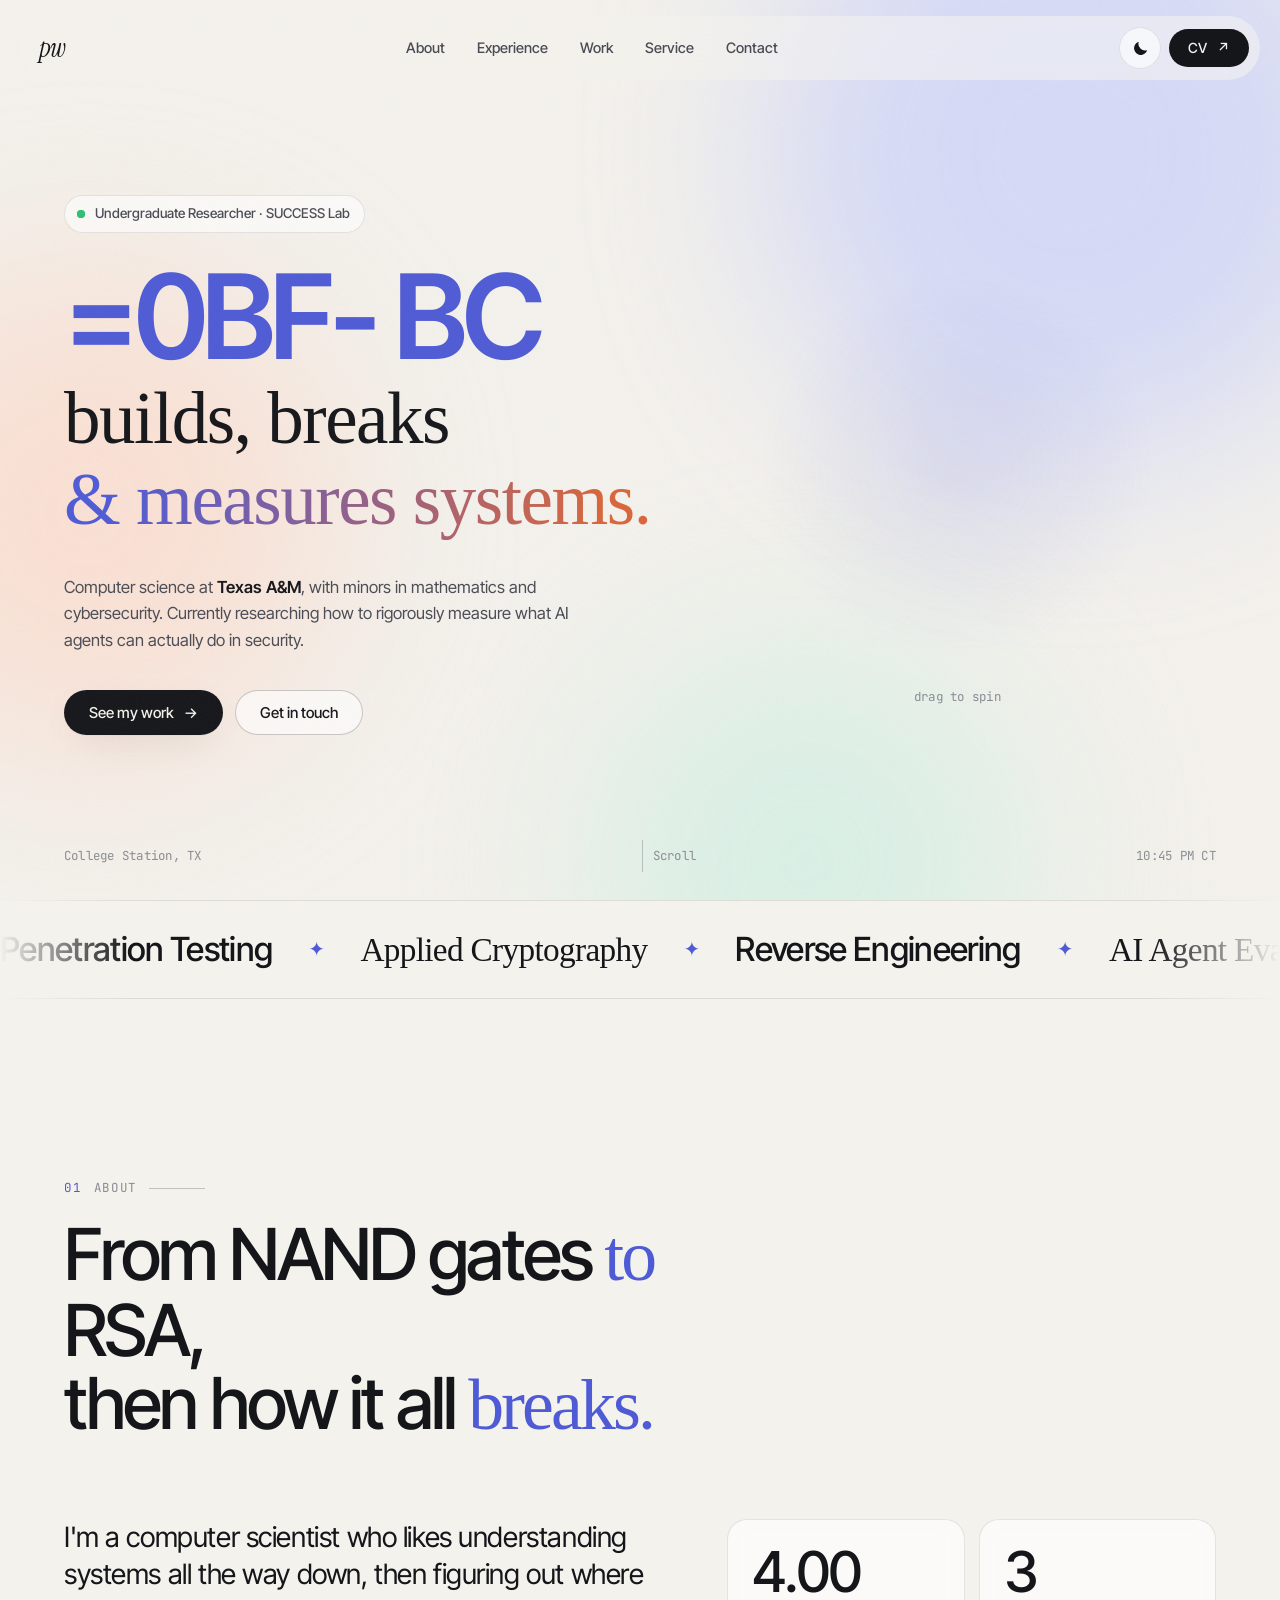
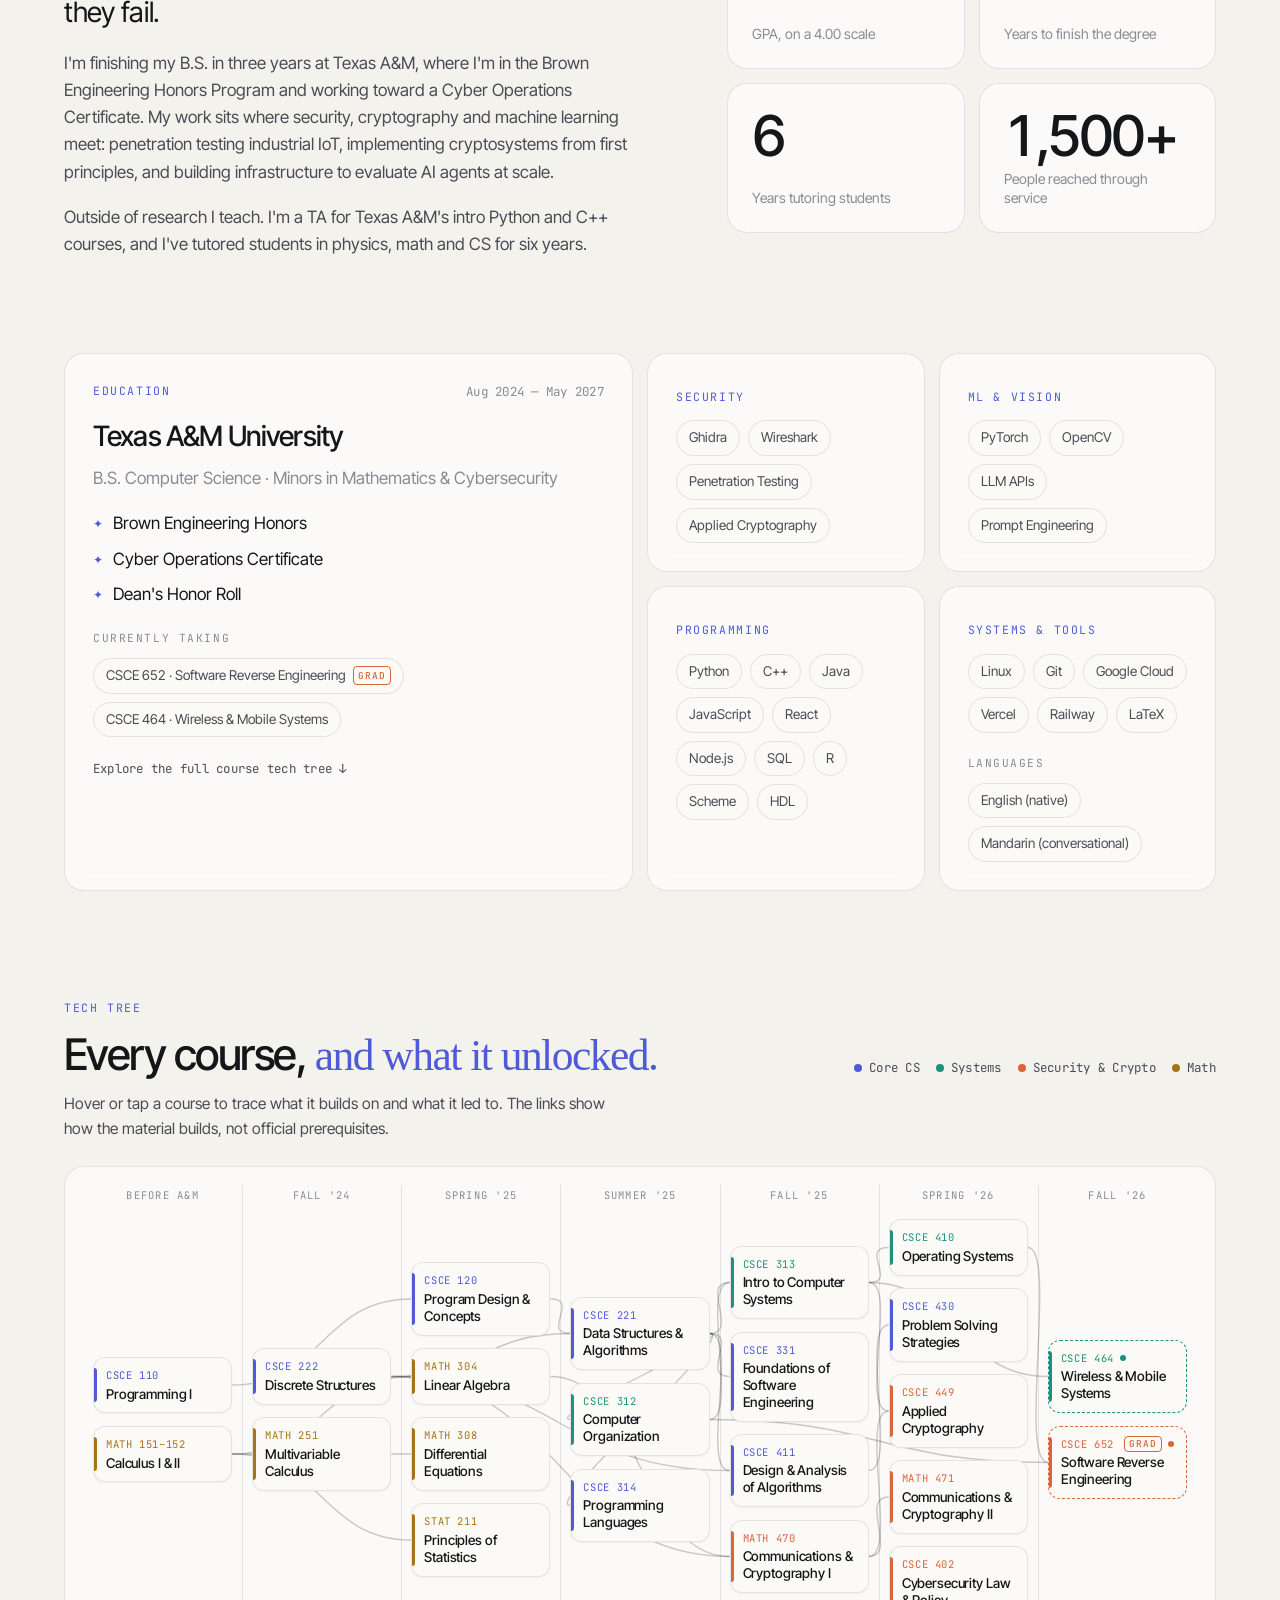
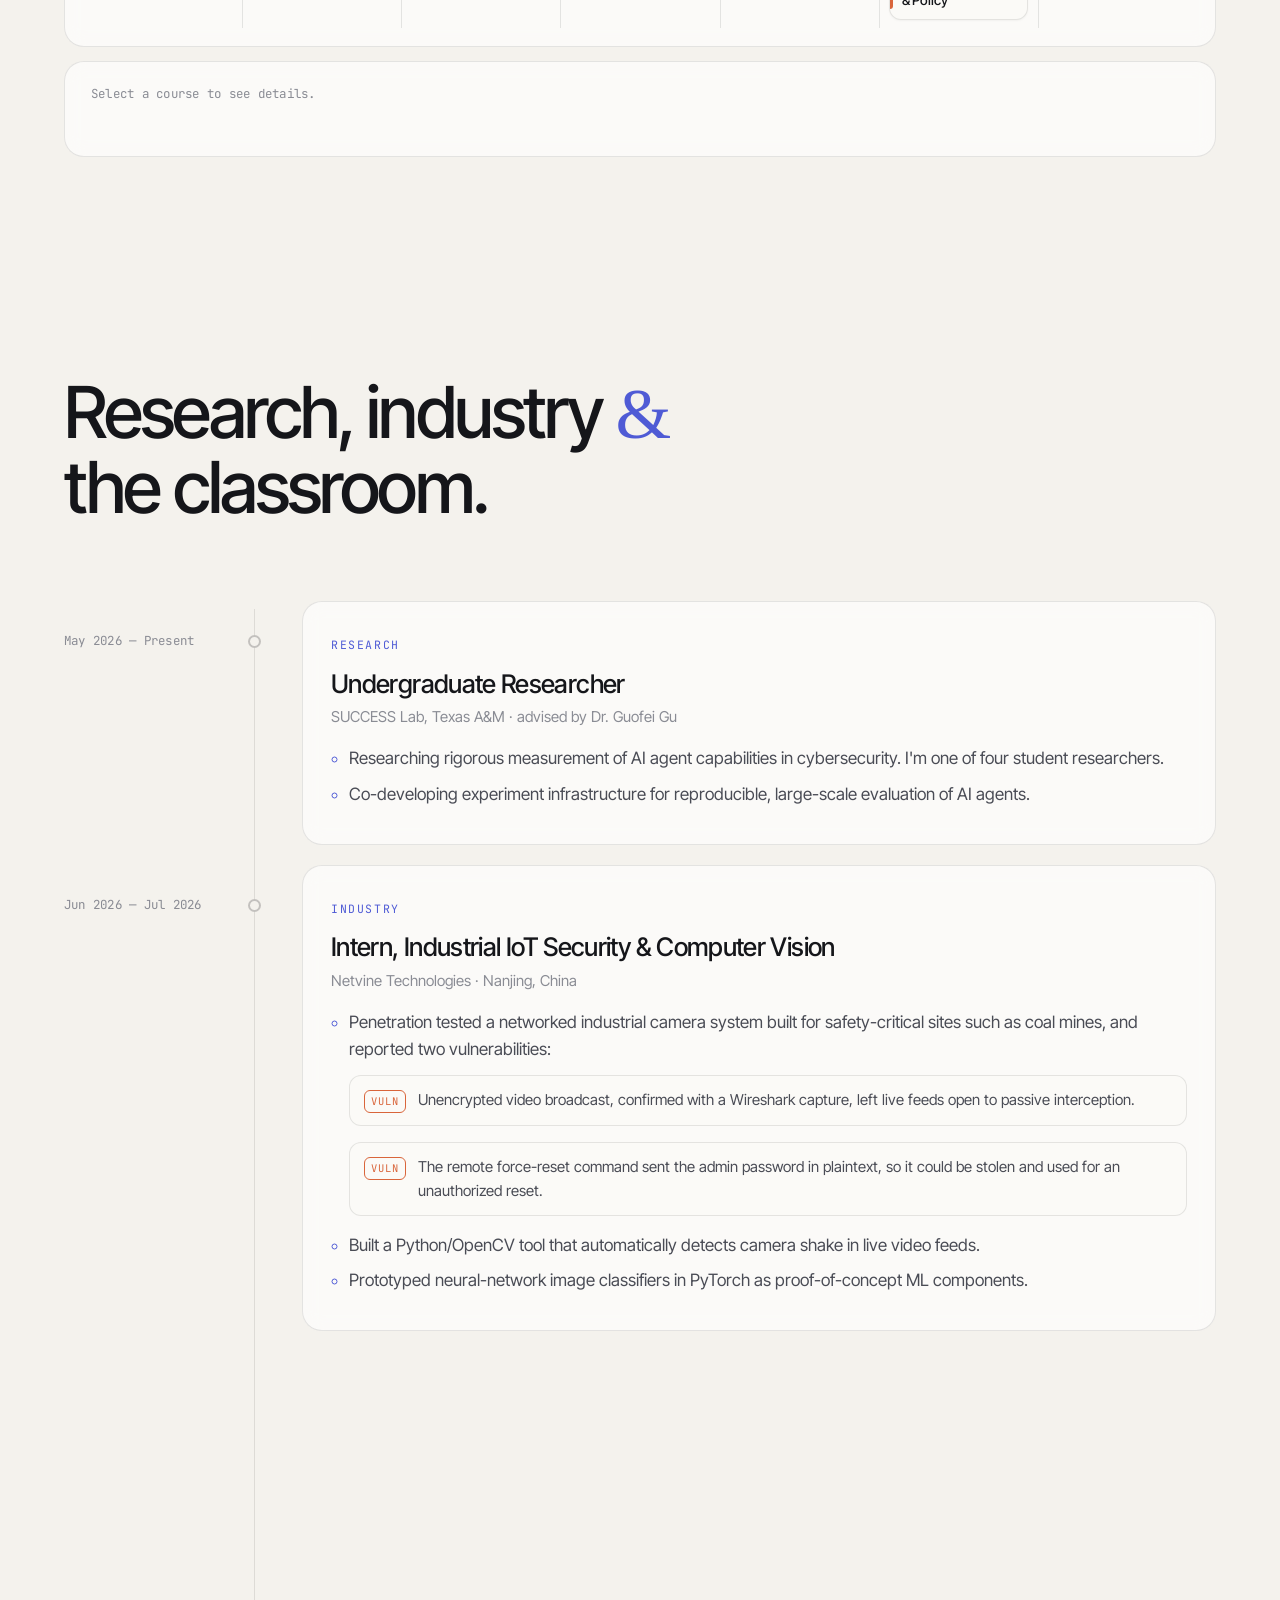
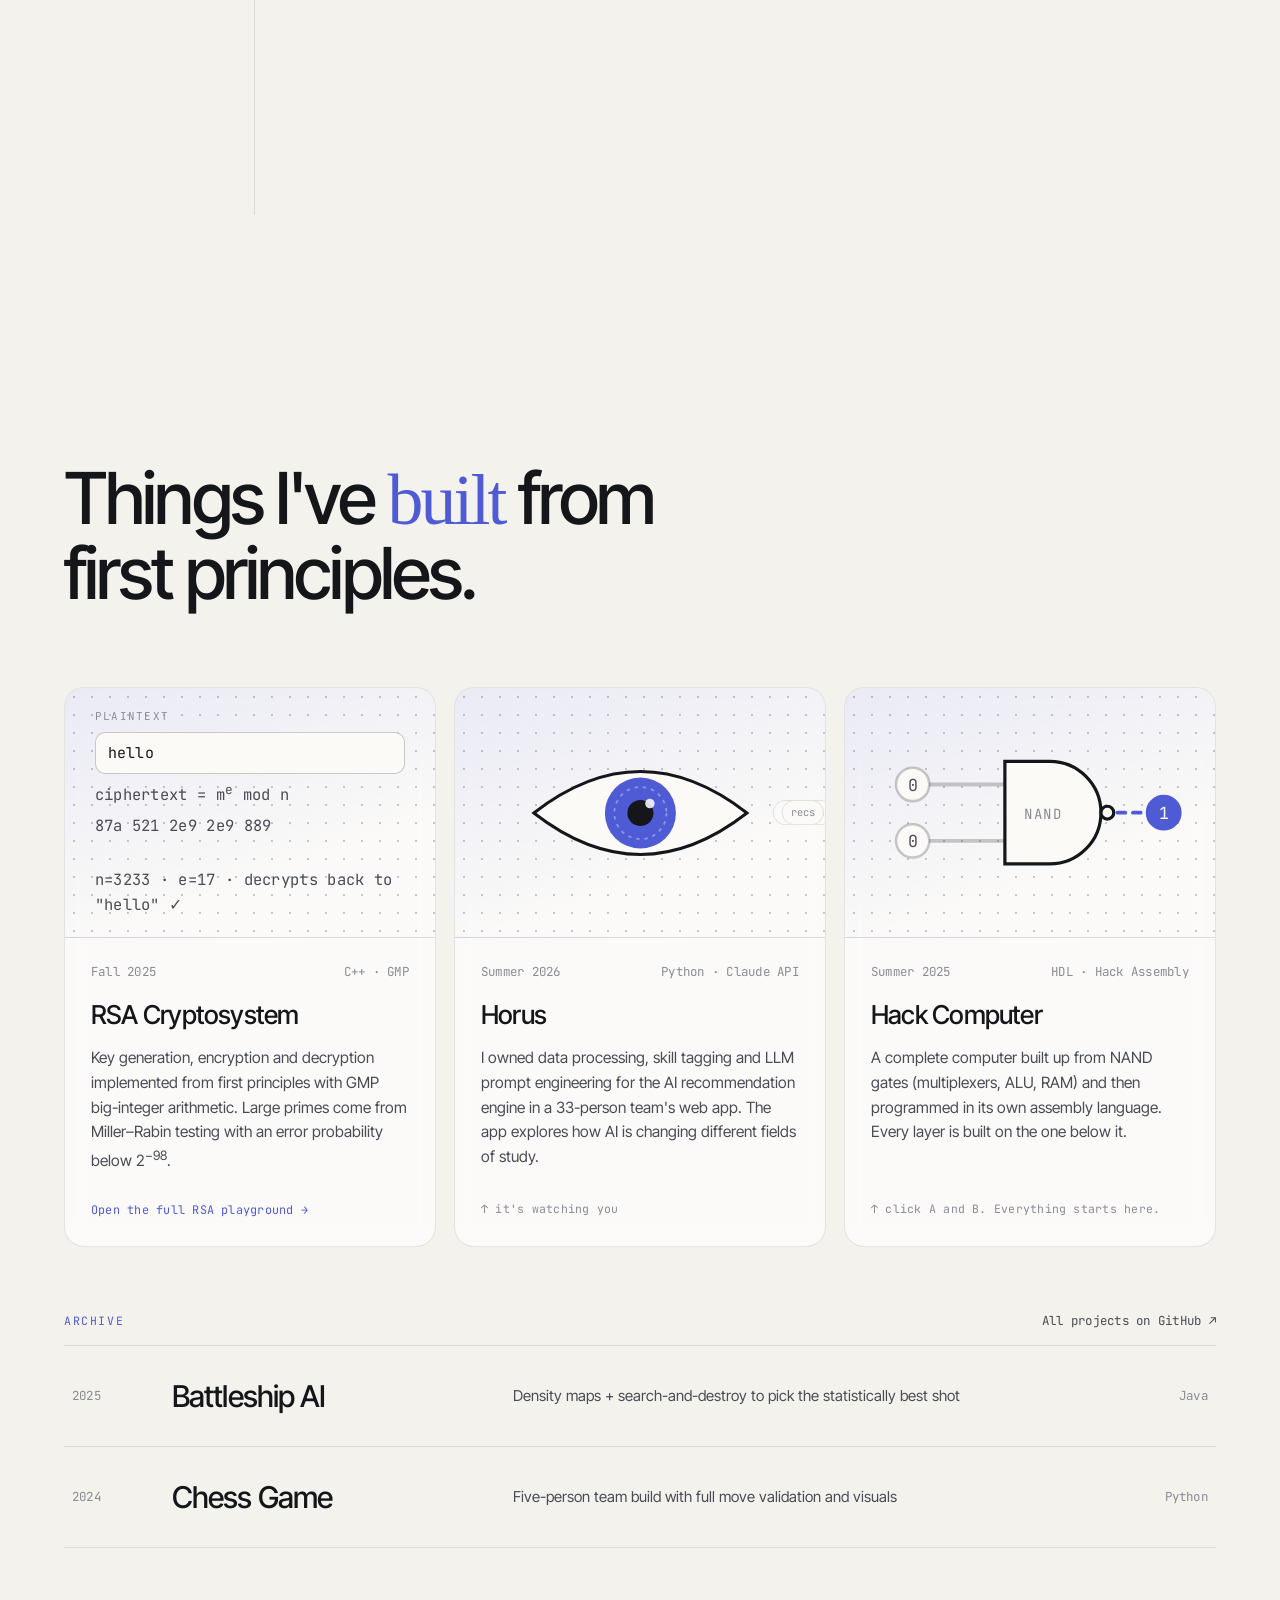
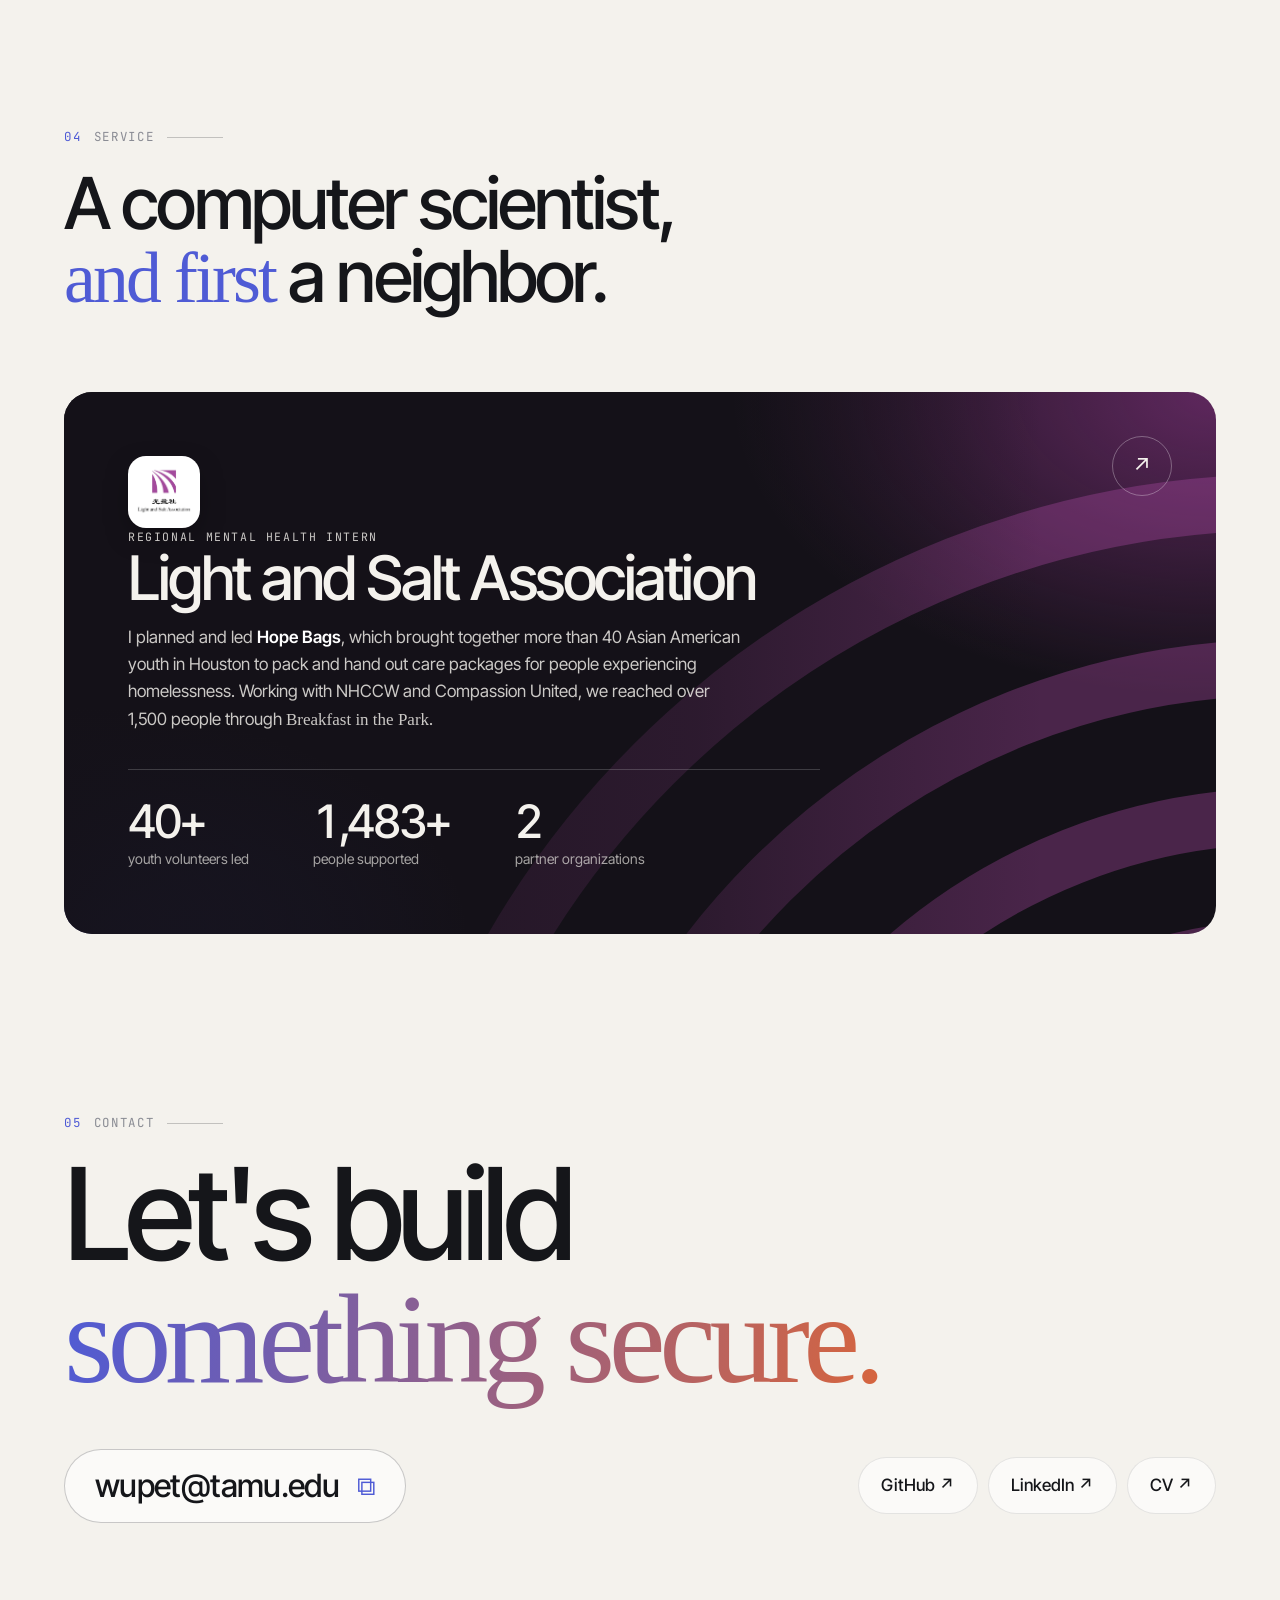
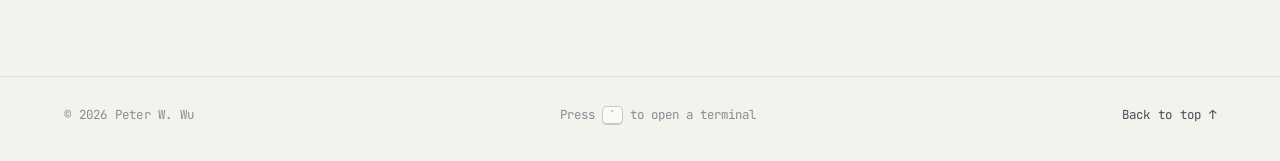
==== commit 782e8755: "Fix icosahedron drag when flipped, drop italic emphasis, remove archive hover previews Add 404 page," ====
--- a/index.html
+++ b/index.html
@@ -33,11 +33,8 @@
     <div class="aurora" aria-hidden="true">
         <span class="blob b1"></span><span class="blob b2"></span><span class="blob b3"></span>
     </div>
-    <div class="dot-grid" aria-hidden="true"></div>
     <div class="grain" aria-hidden="true"></div>
     <div class="scroll-progress" aria-hidden="true"></div>
-    <div class="cursor-ring" aria-hidden="true"><span class="cursor-label"></span></div>
-    <div class="cursor-dot" aria-hidden="true"></div>
 
     <!-- Navigation -->
     <header class="nav" id="nav">
@@ -180,12 +177,12 @@
                         <li>Cyber Operations Certificate</li>
                         <li>Dean's Honor Roll</li>
                     </ul>
-                    <p class="mono small-label">Coursework</p>
+                    <p class="mono small-label">Currently taking</p>
                     <div class="chips">
-                        <span>Applied Cryptography</span><span>Software Reverse Engineering</span><span>Wireless &amp; Mobile Systems</span>
-                        <span>Cybersecurity Law</span><span>Communications &amp; Cryptography I &amp; II</span><span>Linear Algebra</span>
-                        <span>Differential Equations</span><span>Multivariable Calculus</span>
-                    </div>
+                        <span>CSCE 652 · Software Reverse Engineering <b class="grad-badge">GRAD</b></span>
+                        <span>CSCE 464 · Wireless &amp; Mobile Systems</span>
+                    </div>
+                    <a href="#tech-tree" class="link-underline mono edu-tree-link">Explore the full course tech tree ↓</a>
                 </article>
 
                 <article class="card spotlight reveal">
@@ -206,6 +203,30 @@
                     <p class="mono small-label">Languages</p>
                     <div class="chips"><span>English (native)</span><span>Mandarin (conversational)</span></div>
                 </article>
+            </div>
+
+            <div class="tree-wrap" id="tech-tree">
+                <div class="tree-head reveal">
+                    <div>
+                        <p class="mono tag">Tech tree</p>
+                        <h3 class="tree-title">Every course, <em>and what it unlocked.</em></h3>
+                    </div>
+                    <div class="tree-legend mono" aria-hidden="true">
+                        <span data-track="core">Core CS</span>
+                        <span data-track="systems">Systems</span>
+                        <span data-track="security">Security &amp; Crypto</span>
+                        <span data-track="math">Math</span>
+                    </div>
+                </div>
+                <p class="tree-sub reveal">Hover or tap a course to trace what it builds on and what it led to. The links show how the material builds, not official prerequisites.</p>
+                <div class="tree card reveal" id="tree">
+                    <svg class="tree-edges" id="treeEdges" aria-hidden="true"></svg>
+                    <div class="tree-cols" id="treeCols" aria-hidden="true"></div>
+                    <div class="tree-nodes" id="treeNodes" role="list" aria-label="Courses taken"></div>
+                </div>
+                <div class="tree-info card reveal" id="treeInfo" aria-live="polite">
+                    <p class="mono muted">Select a course to see details.</p>
+                </div>
             </div>
         </section>
 
@@ -305,7 +326,7 @@
                         <div class="project-meta mono"><span>Fall 2025</span><span>C++ · GMP</span></div>
                         <h3>RSA Cryptosystem</h3>
                         <p>Key generation, encryption and decryption implemented from first principles with GMP big-integer arithmetic. Large primes come from Miller–Rabin testing with an error probability below 2<sup>−98</sup>.</p>
-                        <p class="hint mono">↑ type above to encrypt with a toy key</p>
+                        <button class="playground-btn mono" id="openRsa" type="button">Open the full RSA playground <span class="arrow">→</span></button>
                     </div>
                 </article>
 
@@ -375,20 +396,19 @@
                     <a href="https://github.com/wupet/" target="_blank" rel="noopener" class="link-underline mono">All projects on GitHub ↗</a>
                 </div>
                 <ul class="archive-list">
-                    <li class="archive-row" data-img="images/battleship.jpg">
+                    <li class="archive-row">
                         <span class="mono muted">2025</span>
                         <span class="archive-title">Battleship AI</span>
                         <span class="archive-desc">Density maps + search-and-destroy to pick the statistically best shot</span>
                         <span class="mono muted">Java</span>
                     </li>
-                    <li class="archive-row" data-img="images/pawn.png">
+                    <li class="archive-row">
                         <span class="mono muted">2024</span>
                         <span class="archive-title">Chess Game</span>
                         <span class="archive-desc">Five-person team build with full move validation and visuals</span>
                         <span class="mono muted">Python</span>
                     </li>
                 </ul>
-                <div class="archive-preview" aria-hidden="true"><img alt=""></div>
             </div>
         </section>
 
@@ -399,7 +419,7 @@
                 <h2 class="section-title reveal">A computer scientist, <em>and first</em> a neighbor.</h2>
             </div>
 
-            <a class="service-card reveal" href="https://www.lightandsaltassociation.org/en" target="_blank" rel="noopener" data-cursor="Visit">
+            <a class="service-card reveal" href="https://www.lightandsaltassociation.org/en" target="_blank" rel="noopener">
                 <div class="service-bg" aria-hidden="true">
                     <svg class="rays" viewBox="0 0 600 600" preserveAspectRatio="xMaxYMin slice">
                         <path d="M600 60 A540 540 0 0 0 60 600"/>
@@ -436,7 +456,7 @@
                 <span><em>something secure.</em></span>
             </h2>
             <div class="contact-actions reveal">
-                <button class="email-btn magnetic" id="copyEmail" type="button" data-email="wupet@tamu.edu" data-cursor="Copy">
+                <button class="email-btn magnetic" id="copyEmail" type="button" data-email="wupet@tamu.edu">
                     <span class="email-text">wupet@tamu.edu</span>
                     <span class="email-icon" aria-hidden="true">⧉</span>
                 </button>
@@ -451,12 +471,69 @@
 
     <footer class="footer mono">
         <span>© <span id="year">2026</span> Peter W. Wu</span>
-        <span class="footer-mid">Hand-built with HTML, CSS &amp; a little too much JavaScript.</span>
+        <button class="footer-mid term-hint" id="openTerm" type="button">Press <kbd>`</kbd> to open a terminal</button>
         <a href="#top" class="link-underline">Back to top ↑</a>
     </footer>
 
     <div class="toast mono" id="toast" role="status" aria-live="polite"></div>
 
+    <!-- RSA playground -->
+    <dialog class="rsa-dialog" id="rsaDialog" aria-labelledby="rsaTitle">
+        <div class="rsa-pg">
+            <header class="rsa-pg-head">
+                <div>
+                    <p class="mono tag">Playground</p>
+                    <h2 id="rsaTitle">RSA, <em>step by step.</em></h2>
+                </div>
+                <button class="dialog-close" type="button" data-close aria-label="Close playground">✕</button>
+            </header>
+
+            <div class="rsa-pg-inputs">
+                <label class="field">
+                    <span class="mono">prime p</span>
+                    <input class="mono" id="pgP" type="text" autofocus inputmode="numeric" value="61" autocomplete="off">
+                    <span class="field-status mono" id="pgPStatus"></span>
+                </label>
+                <label class="field">
+                    <span class="mono">prime q</span>
+                    <input class="mono" id="pgQ" type="text" inputmode="numeric" value="53" autocomplete="off">
+                    <span class="field-status mono" id="pgQStatus"></span>
+                </label>
+                <label class="field field-wide">
+                    <span class="mono">message</span>
+                    <input class="mono" id="pgMsg" type="text" value="hi" maxlength="24" autocomplete="off" spellcheck="false">
+                </label>
+                <div class="rsa-pg-actions">
+                    <button class="btn btn-ghost" id="pgRandom" type="button">Random primes</button>
+                    <button class="btn btn-primary" id="pgRun" type="button">Generate keys <span class="arrow">→</span></button>
+                </div>
+            </div>
+            <p class="mono rsa-pg-note">Primes are checked with Miller–Rabin, the same test used in my C++ implementation. Keep them under about 10<sup>6</sup> so the numbers stay readable.</p>
+
+            <ol class="rsa-steps" id="pgSteps"></ol>
+        </div>
+    </dialog>
+
+    <!-- Terminal easter egg -->
+    <div class="terminal" id="terminal" role="dialog" aria-modal="false" aria-label="Terminal" hidden>
+        <div class="term-bar">
+            <span class="term-dots" aria-hidden="true"><i></i><i></i><i></i></span>
+            <span class="mono">guest@wupet: ~</span>
+            <button class="term-close" type="button" id="termClose" aria-label="Close terminal">✕</button>
+        </div>
+        <div class="term-body mono" id="termBody">
+            <div class="term-out" id="termOut"></div>
+            <form class="term-line" id="termForm" autocomplete="off">
+                <label for="termInput" class="term-prompt">guest@wupet:~$</label>
+                <input id="termInput" type="text" spellcheck="false" autocapitalize="off" autocomplete="off">
+            </form>
+        </div>
+    </div>
+
+    <script src="assets/js/icosa.js" defer></script>
     <script src="assets/js/main.js" defer></script>
+    <script src="assets/js/tree.js" defer></script>
+    <script src="assets/js/playground.js" defer></script>
+    <script src="assets/js/terminal.js" defer></script>
 </body>
 </html>
--- a/assets/css/style.css
+++ b/assets/css/style.css
@@ -25,6 +25,10 @@
     --shadow-lg: 0 2px 4px rgba(21, 22, 26, 0.04), 0 30px 80px -20px rgba(21, 22, 26, 0.22);
     --spot: rgba(79, 91, 213, 0.10);
     --grain-opacity: 0.05;
+    --t-core: #4f5bd5;
+    --t-systems: #1f8f7e;
+    --t-security: #d9653b;
+    --t-math: #a8741a;
 
     --font-sans: "Inter Tight", ui-sans-serif, system-ui, -apple-system, "Segoe UI", sans-serif;
     --font-serif: "Instrument Serif", ui-serif, Georgia, serif;
@@ -63,6 +67,10 @@
     --shadow-lg: 0 2px 4px rgba(0, 0, 0, 0.3), 0 30px 80px -20px rgba(0, 0, 0, 0.8);
     --spot: rgba(146, 157, 255, 0.12);
     --grain-opacity: 0.07;
+    --t-core: #929dff;
+    --t-systems: #5fd1bd;
+    --t-security: #ff9e78;
+    --t-math: #e6bc62;
     color-scheme: dark;
 }
 
@@ -92,7 +100,7 @@
 
 a { color: inherit; }
 img { max-width: 100%; display: block; }
-em { font-family: var(--font-serif); font-style: italic; font-weight: 400; }
+em { font-family: var(--font-serif); font-style: normal; font-weight: 400; }
 strong { font-weight: 600; }
 .mono { font-family: var(--font-mono); font-size: 0.78rem; letter-spacing: 0.02em; }
 .muted { color: var(--ink-3); }
@@ -126,56 +134,16 @@
 @keyframes drift2 { to { transform: translate(18vw, -10vh) scale(0.9); } }
 @keyframes drift3 { to { transform: translate(-10vw, -24vh) scale(1.2); } }
 
-/* Dot grid revealed around the cursor */
-.dot-grid {
-    position: fixed; inset: 0; z-index: -2; pointer-events: none;
-    background-image: radial-gradient(var(--dot) 1px, transparent 1.4px);
-    background-size: 26px 26px;
-    -webkit-mask-image: radial-gradient(280px circle at var(--mx, 50%) var(--my, -100%), #000 0%, transparent 70%);
-            mask-image: radial-gradient(280px circle at var(--mx, 50%) var(--my, -100%), #000 0%, transparent 70%);
-}
-
 .grain {
-    position: fixed; inset: -50%; z-index: 100; pointer-events: none;
+    position: fixed; inset: 0; z-index: 100; pointer-events: none;
     opacity: var(--grain-opacity);
     background-image: url("data:image/svg+xml,%3Csvg xmlns='http://www.w3.org/2000/svg' width='160' height='160'%3E%3Cfilter id='n'%3E%3CfeTurbulence type='fractalNoise' baseFrequency='0.9' numOctaves='3' stitchTiles='stitch'/%3E%3C/filter%3E%3Crect width='100%25' height='100%25' filter='url(%23n)'/%3E%3C/svg%3E");
-    animation: grain 1.2s steps(4) infinite;
-}
-@keyframes grain {
-    0% { transform: translate(0, 0); }
-    25% { transform: translate(-3%, 2%); }
-    50% { transform: translate(2%, -3%); }
-    75% { transform: translate(-2%, -1%); }
-    100% { transform: translate(0, 0); }
-}
-
+}
 .scroll-progress {
     position: fixed; top: 0; left: 0; height: 2px; width: 100%; z-index: 120;
     background: linear-gradient(90deg, var(--accent), var(--accent-2));
     transform-origin: 0 50%; transform: scaleX(var(--progress, 0));
 }
-
-/* Custom cursor (fine pointers only) */
-.cursor-ring, .cursor-dot {
-    position: fixed; top: 0; left: 0; z-index: 150; pointer-events: none;
-    border-radius: 50%; opacity: 0;
-    transition: opacity 0.3s, width 0.35s var(--ease), height 0.35s var(--ease), background-color 0.35s var(--ease), border-color 0.35s;
-}
-.cursor-ring {
-    width: 36px; height: 36px; margin: -18px 0 0 -18px;
-    border: 1px solid var(--line-strong);
-    display: grid; place-items: center;
-}
-.cursor-dot { width: 6px; height: 6px; margin: -3px 0 0 -3px; background: var(--accent); }
-.cursor-label {
-    font-family: var(--font-mono); font-size: 11px; letter-spacing: 0.04em;
-    color: var(--on-accent); opacity: 0; transition: opacity 0.2s;
-}
-body.has-cursor .cursor-ring, body.has-cursor .cursor-dot { opacity: 1; }
-body.cursor-hover .cursor-ring { width: 56px; height: 56px; margin: -28px 0 0 -28px; border-color: var(--accent); background: var(--accent-soft); }
-body.cursor-label-on .cursor-ring { width: 78px; height: 78px; margin: -39px 0 0 -39px; background: var(--accent); border-color: var(--accent); }
-body.cursor-label-on .cursor-label { opacity: 1; }
-body.cursor-label-on .cursor-dot { opacity: 0; }
 
 /* ==========================================================================
    Navigation
@@ -349,7 +317,7 @@
     margin: 0; font-weight: 600; letter-spacing: -0.045em; line-height: 0.95;
     font-size: clamp(56px, 9.2vw, 132px);
 }
-.hero-title .line { display: block; overflow: hidden; padding-bottom: 0.06em; }
+.hero-title .line { display: block; overflow: hidden; padding-bottom: 0.2em; margin-bottom: -0.14em; }
 .hero-title .line > * { display: inline-block; transform: translateY(110%); animation: rise 1.1s var(--ease) forwards; }
 .hero-title .line:nth-child(2) > * { animation-delay: 0.12s; }
 .hero-title .line:nth-child(3) > * { animation-delay: 0.24s; }
@@ -358,7 +326,7 @@
 .hero-title .line:nth-child(3) em {
     background: linear-gradient(100deg, var(--accent) 10%, var(--accent-2) 90%);
     -webkit-background-clip: text; background-clip: text; color: transparent;
-    padding-right: 0.08em;
+    padding: 0 0.08em 0.2em 0; margin-bottom: -0.2em;
 }
 @keyframes rise { to { transform: translateY(0); } }
 
@@ -415,7 +383,7 @@
     animation: marquee 42s linear infinite;
     font-size: clamp(22px, 2.6vw, 34px); letter-spacing: -0.02em; font-weight: 500; white-space: nowrap;
 }
-.marquee-track span:nth-child(4n+3) { font-family: var(--font-serif); font-style: italic; font-weight: 400; }
+.marquee-track span:nth-child(4n+3) { font-family: var(--font-serif); font-weight: 400; }
 .marquee-track i { font-style: normal; color: var(--accent); font-size: 0.6em; }
 .marquee:hover .marquee-track { animation-play-state: paused; }
 @keyframes marquee { to { transform: translateX(-100%); } }
@@ -641,16 +609,7 @@
 .archive-desc { color: var(--ink-2); font-size: 15px; }
 .archive-row > :last-child { text-align: right; }
 .archive-row:hover { padding-left: 20px; padding-right: 20px; }
-.archive-row:hover .archive-title { color: var(--accent); font-style: italic; font-family: var(--font-serif); font-weight: 400; }
-.archive-preview {
-    position: fixed; top: 0; left: 0; width: 240px; height: 170px; z-index: 90;
-    border-radius: 14px; overflow: hidden; pointer-events: none;
-    box-shadow: var(--shadow-lg); background: var(--surface-solid);
-    opacity: 0; transform: translate(-50%, -50%) scale(0.6) rotate(-6deg);
-    transition: opacity 0.35s var(--ease), transform 0.5s var(--ease);
-}
-.archive-preview.show { opacity: 1; transform: translate(-50%, -50%) scale(1) rotate(-3deg); }
-.archive-preview img { width: 100%; height: 100%; object-fit: cover; }
+.archive-row:hover .archive-title { color: var(--accent); }
 
 /* ==========================================================================
    Service
@@ -723,7 +682,8 @@
 .contact-title span { display: block; }
 .contact-title em {
     background: linear-gradient(100deg, var(--accent), var(--accent-2));
-    -webkit-background-clip: text; background-clip: text; color: transparent; padding-right: 0.1em;
+    -webkit-background-clip: text; background-clip: text; color: transparent;
+    display: inline-block; padding: 0 0.1em 0.2em 0; margin-bottom: -0.2em;
 }
 .contact-actions { display: flex; flex-wrap: wrap; align-items: center; justify-content: space-between; gap: 24px; }
 .email-btn {
@@ -757,6 +717,209 @@
     transition: transform 0.5s var(--ease), opacity 0.4s;
 }
 .toast.show { transform: translate(-50%, 0); opacity: 1; }
+
+/* ==========================================================================
+   Tech tree
+   ========================================================================== */
+.grad-badge {
+    font: 500 9.5px/1 var(--font-mono); letter-spacing: 0.1em; color: var(--accent-2);
+    border: 1px solid currentColor; border-radius: 4px; padding: 2px 4px; margin-left: 4px; vertical-align: 1px;
+}
+.edu-tree-link { display: inline-block; margin-top: 22px; }
+
+.tree-wrap { margin-top: clamp(64px, 8vw, 110px); }
+.tree-head { display: flex; justify-content: space-between; align-items: flex-end; gap: 24px; flex-wrap: wrap; }
+.tree-title { margin: 0; font-size: clamp(28px, 3.4vw, 44px); font-weight: 500; letter-spacing: -0.035em; line-height: 1.05; }
+.tree-title em { color: var(--accent); }
+.tree-sub { color: var(--ink-2); margin: 14px 0 24px; max-width: 62ch; font-size: 15.5px; }
+.tree-legend { display: flex; flex-wrap: wrap; gap: 8px 16px; color: var(--ink-2); }
+.tree-legend span { display: inline-flex; align-items: center; gap: 7px; }
+.tree-legend span::before { content: ""; width: 8px; height: 8px; border-radius: 50%; background: var(--track); }
+[data-track="core"] { --track: var(--t-core); }
+[data-track="systems"] { --track: var(--t-systems); }
+[data-track="security"] { --track: var(--t-security); }
+[data-track="math"] { --track: var(--t-math); }
+
+.tree { position: relative; padding: 0; overflow: hidden; min-height: 200px; }
+.tree-edges { position: absolute; inset: 0; width: 100%; height: 100%; overflow: visible; }
+.tree-edges path {
+    fill: none; stroke: var(--line-strong); stroke-width: 1.4;
+    stroke-dasharray: var(--len); stroke-dashoffset: var(--len);
+    transition: stroke 0.35s, stroke-width 0.35s, opacity 0.35s;
+}
+.tree.drawn .tree-edges path { animation: drawEdge 1.2s var(--ease) forwards; animation-delay: var(--delay); }
+@keyframes drawEdge { to { stroke-dashoffset: 0; } }
+.tree.focus .tree-edges path { opacity: 0.25; }
+.tree.focus .tree-edges path.lit {
+    opacity: 1; stroke: var(--track); stroke-width: 2.2;
+    stroke-dasharray: 5 6; animation: flow 0.7s linear infinite; stroke-dashoffset: 0;
+}
+.tree.settled .tree-edges path { animation: none; stroke-dasharray: none; stroke-dashoffset: 0; }
+.tree.settled .tree-node { transition-delay: 0s; }
+.tree-cols span {
+    position: absolute; font-family: var(--font-mono); font-size: 10.5px; letter-spacing: 0.12em;
+    text-transform: uppercase; color: var(--ink-3); transform: translateX(-50%); white-space: nowrap;
+}
+.tree-cols i { position: absolute; width: 1px; background: var(--line); }
+.tree-cols.rows span { transform: none; }
+.tree-cols.rows i { height: 1px; width: auto; }
+
+.tree-node {
+    position: absolute; width: var(--nw, 150px);
+    display: flex; flex-direction: column; align-items: flex-start; gap: 2px;
+    padding: 9px 12px 10px; border-radius: 12px; cursor: pointer; text-align: left;
+    background: var(--surface-solid); border: 1px solid var(--line); color: var(--ink);
+    font: inherit; box-shadow: 0 1px 2px rgba(0, 0, 0, 0.04);
+    opacity: 0; transform: translateY(10px) scale(0.96);
+    transition: opacity 0.5s var(--ease), transform 0.5s var(--ease), border-color 0.3s, box-shadow 0.3s, background-color 0.3s;
+    transition-delay: var(--delay, 0s);
+}
+.tree.drawn .tree-node { opacity: 1; transform: none; }
+.tree-node::before {
+    content: ""; position: absolute; left: 0; top: 10px; bottom: 10px; width: 3px; border-radius: 0 3px 3px 0; background: var(--track);
+}
+.tree-node .code { font-family: var(--font-mono); font-size: 10.5px; letter-spacing: 0.06em; color: var(--track); display: flex; gap: 6px; align-items: center; }
+.tree-node .name { font-size: 13.5px; line-height: 1.25; font-weight: 500; letter-spacing: -0.01em; }
+.tree-node.wip { border-style: dashed; border-color: var(--track); }
+.tree-node.wip .code::after { content: ""; width: 6px; height: 6px; border-radius: 50%; background: var(--track); animation: blinkDot 1.4s ease-in-out infinite; }
+@keyframes blinkDot { 50% { opacity: 0.2; } }
+.tree-node:hover, .tree-node.active { border-color: var(--track); box-shadow: 0 8px 24px -10px var(--track); transition-delay: 0s; }
+.tree.focus .tree-node { opacity: 0.28; transition-delay: 0s; }
+.tree.focus .tree-node.lit { opacity: 1; }
+.tree-node.active { background: color-mix(in srgb, var(--track) 12%, var(--surface-solid)); }
+
+.tree-info { margin-top: 14px; padding: 22px 26px; min-height: 96px; }
+.tree-info p { margin: 0; }
+.tree-info .ti-top { display: flex; flex-wrap: wrap; align-items: baseline; gap: 6px 14px; margin-bottom: 6px; }
+.tree-info .ti-code { font-family: var(--font-mono); font-size: 12px; color: var(--track); letter-spacing: 0.06em; }
+.tree-info h4 { margin: 0; font-size: 22px; font-weight: 500; letter-spacing: -0.02em; }
+.tree-info .ti-note { color: var(--ink-2); font-size: 15px; margin: 4px 0 12px; }
+.tree-info .ti-links { display: flex; flex-wrap: wrap; gap: 8px 24px; font-size: 13.5px; color: var(--ink-3); }
+.tree-info .ti-links b { font-weight: 500; color: var(--ink-2); }
+
+/* ==========================================================================
+   RSA playground
+   ========================================================================== */
+.playground-btn {
+    margin-top: auto; align-self: flex-start; padding: 28px 0 0;
+    background: none; border: 0; color: var(--accent); cursor: pointer; font-size: 0.74rem;
+}
+.playground-btn .arrow { display: inline-block; transition: transform 0.4s var(--ease); }
+.playground-btn:hover .arrow { transform: translateX(4px); }
+
+.rsa-dialog {
+    width: min(860px, calc(100% - 32px)); max-height: calc(100svh - 48px);
+    padding: 0; border: 1px solid var(--line-strong); border-radius: 24px;
+    background: var(--bg); color: var(--ink); box-shadow: var(--shadow-lg);
+    overflow: auto; overscroll-behavior: contain;
+}
+.rsa-dialog::backdrop { background: rgba(8, 9, 12, 0.45); -webkit-backdrop-filter: blur(6px); backdrop-filter: blur(6px); }
+.rsa-dialog[open] { animation: dialogIn 0.5s var(--ease); }
+@keyframes dialogIn { from { opacity: 0; transform: translateY(24px) scale(0.98); } }
+.rsa-pg { padding: clamp(22px, 4vw, 40px); }
+.rsa-pg-head { display: flex; justify-content: space-between; align-items: flex-start; gap: 16px; margin-bottom: 24px; }
+.rsa-pg-head h2 { margin: 0; font-size: clamp(30px, 4vw, 44px); font-weight: 500; letter-spacing: -0.04em; line-height: 1.05; }
+.rsa-pg-head em { color: var(--accent); }
+.dialog-close, .term-close {
+    width: 40px; height: 40px; flex-shrink: 0; border-radius: 50%; cursor: pointer;
+    border: 1px solid var(--line); background: var(--surface); color: var(--ink); font-size: 14px;
+    transition: border-color 0.3s, transform 0.4s var(--ease);
+}
+.dialog-close:hover { border-color: var(--ink); transform: rotate(90deg); }
+
+.rsa-pg-inputs { display: grid; grid-template-columns: 1fr 1fr 1.4fr; gap: 12px; align-items: end; }
+.field { display: flex; flex-direction: column; gap: 6px; position: relative; }
+.field > span:first-child { color: var(--ink-3); font-size: 0.68rem; text-transform: uppercase; letter-spacing: 0.12em; }
+.field input {
+    width: 100%; font-size: 16px; padding: 12px 14px; border-radius: 12px;
+    border: 1px solid var(--line-strong); background: var(--surface-solid); color: var(--ink); outline: none;
+    transition: border-color 0.3s, box-shadow 0.3s;
+}
+.field input:focus { border-color: var(--accent); box-shadow: 0 0 0 4px var(--accent-soft); }
+.field input.bad { border-color: var(--accent-2); }
+.field-status { position: absolute; right: 12px; bottom: 14px; font-size: 0.66rem; pointer-events: none; }
+.field-status.ok { color: var(--t-systems); }
+.field-status.bad { color: var(--accent-2); }
+.rsa-pg-actions { grid-column: 1 / -1; display: flex; flex-wrap: wrap; gap: 10px; justify-content: flex-end; }
+.rsa-pg-note { color: var(--ink-3); margin: 14px 0 0; font-size: 0.7rem; }
+
+.rsa-steps { list-style: none; padding: 0; margin: 28px 0 0; display: grid; gap: 10px; counter-reset: step; }
+.rsa-step {
+    display: grid; grid-template-columns: 34px 1fr; gap: 4px 16px; align-items: start;
+    padding: 16px 18px; border-radius: 14px; border: 1px solid var(--line); background: var(--surface);
+    opacity: 0; transform: translateY(14px);
+    animation: stepIn 0.6s var(--ease) forwards; animation-delay: var(--delay);
+}
+.rsa-step > * { grid-column: 2; }
+@keyframes stepIn { to { opacity: 1; transform: none; } }
+.rsa-step::before {
+    counter-increment: step; content: counter(step, decimal-leading-zero);
+    font-family: var(--font-mono); font-size: 11px; color: var(--accent); padding-top: 3px;
+    grid-column: 1; grid-row: 1 / span 6;
+}
+.rsa-step h3 { margin: 0; font-size: 15px; font-weight: 500; }
+.rsa-step .eq { font-family: var(--font-mono); font-size: 14px; color: var(--ink); word-break: break-all; margin: 2px 0 0; }
+.rsa-step .eq b { color: var(--accent); font-weight: 500; }
+.rsa-step .why { color: var(--ink-3); font-size: 13.5px; margin: 2px 0 0; }
+.rsa-step .table-scroll { overflow-x: auto; }
+.rsa-step table { border-collapse: collapse; font-family: var(--font-mono); font-size: 12px; margin-top: 8px; color: var(--ink-2); }
+.rsa-step td, .rsa-step th { padding: 3px 14px 3px 0; text-align: right; font-weight: 400; }
+.rsa-step th { color: var(--ink-3); }
+.rsa-step .blocks { display: flex; flex-wrap: wrap; gap: 6px; margin-top: 6px; }
+.rsa-step .blocks span {
+    font-family: var(--font-mono); font-size: 12px; padding: 4px 8px; border-radius: 8px;
+    border: 1px solid var(--line); background: var(--surface-solid);
+}
+.rsa-step .blocks span small { display: block; color: var(--ink-3); font-size: 10px; }
+.rsa-step.ok { border-color: color-mix(in srgb, var(--t-systems) 55%, transparent); }
+.rsa-step.err { border-color: var(--accent-2); }
+
+/* ==========================================================================
+   Terminal
+   ========================================================================== */
+.term-hint { background: none; border: 0; color: inherit; font: inherit; cursor: pointer; padding: 0; }
+.term-hint:hover { color: var(--ink); }
+kbd {
+    font-family: var(--font-mono); font-size: 0.9em; padding: 1px 6px; border-radius: 5px;
+    border: 1px solid var(--line-strong); border-bottom-width: 2px; background: var(--surface-solid);
+}
+.terminal {
+    position: fixed; z-index: 140; right: 24px; bottom: 24px;
+    width: min(640px, calc(100% - 32px)); height: min(440px, calc(100svh - 120px));
+    display: flex; flex-direction: column; overflow: hidden;
+    border-radius: 16px; border: 1px solid rgba(255, 255, 255, 0.1);
+    background: rgba(12, 13, 17, 0.94); color: #d8dbe2;
+    -webkit-backdrop-filter: blur(14px); backdrop-filter: blur(14px);
+    box-shadow: 0 30px 80px -20px rgba(0, 0, 0, 0.6);
+    animation: termIn 0.45s var(--ease);
+}
+.terminal[hidden] { display: none; }
+@keyframes termIn { from { opacity: 0; transform: translateY(20px) scale(0.97); } }
+.term-bar {
+    display: flex; align-items: center; justify-content: space-between; gap: 10px;
+    padding: 10px 12px 10px 16px; border-bottom: 1px solid rgba(255, 255, 255, 0.08); color: #8b8f99;
+}
+.term-dots { display: flex; gap: 7px; }
+.term-dots i { width: 11px; height: 11px; border-radius: 50%; background: #ff5f57; }
+.term-dots i:nth-child(2) { background: #febc2e; }
+.term-dots i:nth-child(3) { background: #28c840; }
+.term-close { width: 28px; height: 28px; font-size: 11px; background: transparent; color: #8b8f99; border-color: rgba(255, 255, 255, 0.12); }
+.term-close:hover { color: #fff; }
+.term-body { flex: 1; overflow-y: auto; padding: 14px 16px 18px; font-size: 13px; line-height: 1.6; overscroll-behavior: contain; }
+.term-out > div { white-space: pre-wrap; word-break: break-word; }
+.term-out .cmd { color: #fff; }
+.term-out .cmd::before { content: "guest@wupet:~$ "; color: #5fd1bd; }
+.term-out .dim { color: #6f7480; }
+.term-out .acc { color: #929dff; }
+.term-out .warn { color: #ff9e78; }
+.term-out .ok { color: #5fd1bd; }
+.term-out a { color: #929dff; }
+.term-line { display: flex; gap: 8px; align-items: center; }
+.term-prompt { color: #5fd1bd; white-space: nowrap; }
+.term-line input {
+    flex: 1; min-width: 0; background: transparent; border: 0; outline: none; color: #fff;
+    font: inherit; caret-color: #929dff; padding: 0;
+}
 
 /* ==========================================================================
    Theme transition (View Transitions API)
@@ -792,6 +955,10 @@
 
 @media (max-width: 640px) {
     body { font-size: 16px; }
+    .rsa-pg-inputs { grid-template-columns: 1fr 1fr; }
+    .field-wide { grid-column: 1 / -1; }
+    .rsa-pg-actions .btn { flex: 1; justify-content: center; }
+    .terminal { right: 16px; bottom: 16px; }
     .projects { grid-template-columns: 1fr; }
     .projects .project:last-child { grid-column: auto; }
     .bento { grid-template-columns: 1fr; }
@@ -806,7 +973,6 @@
 }
 
 @media (hover: none) {
-    .cursor-ring, .cursor-dot, .archive-preview, .dot-grid { display: none; }
 }
 
 @media (prefers-reduced-motion: reduce) {
@@ -814,5 +980,4 @@
     html { scroll-behavior: auto; }
     .reveal { opacity: 1; transform: none; }
     .hero-title .line > * { transform: none; }
-    .grain { animation: none; }
-}
+}
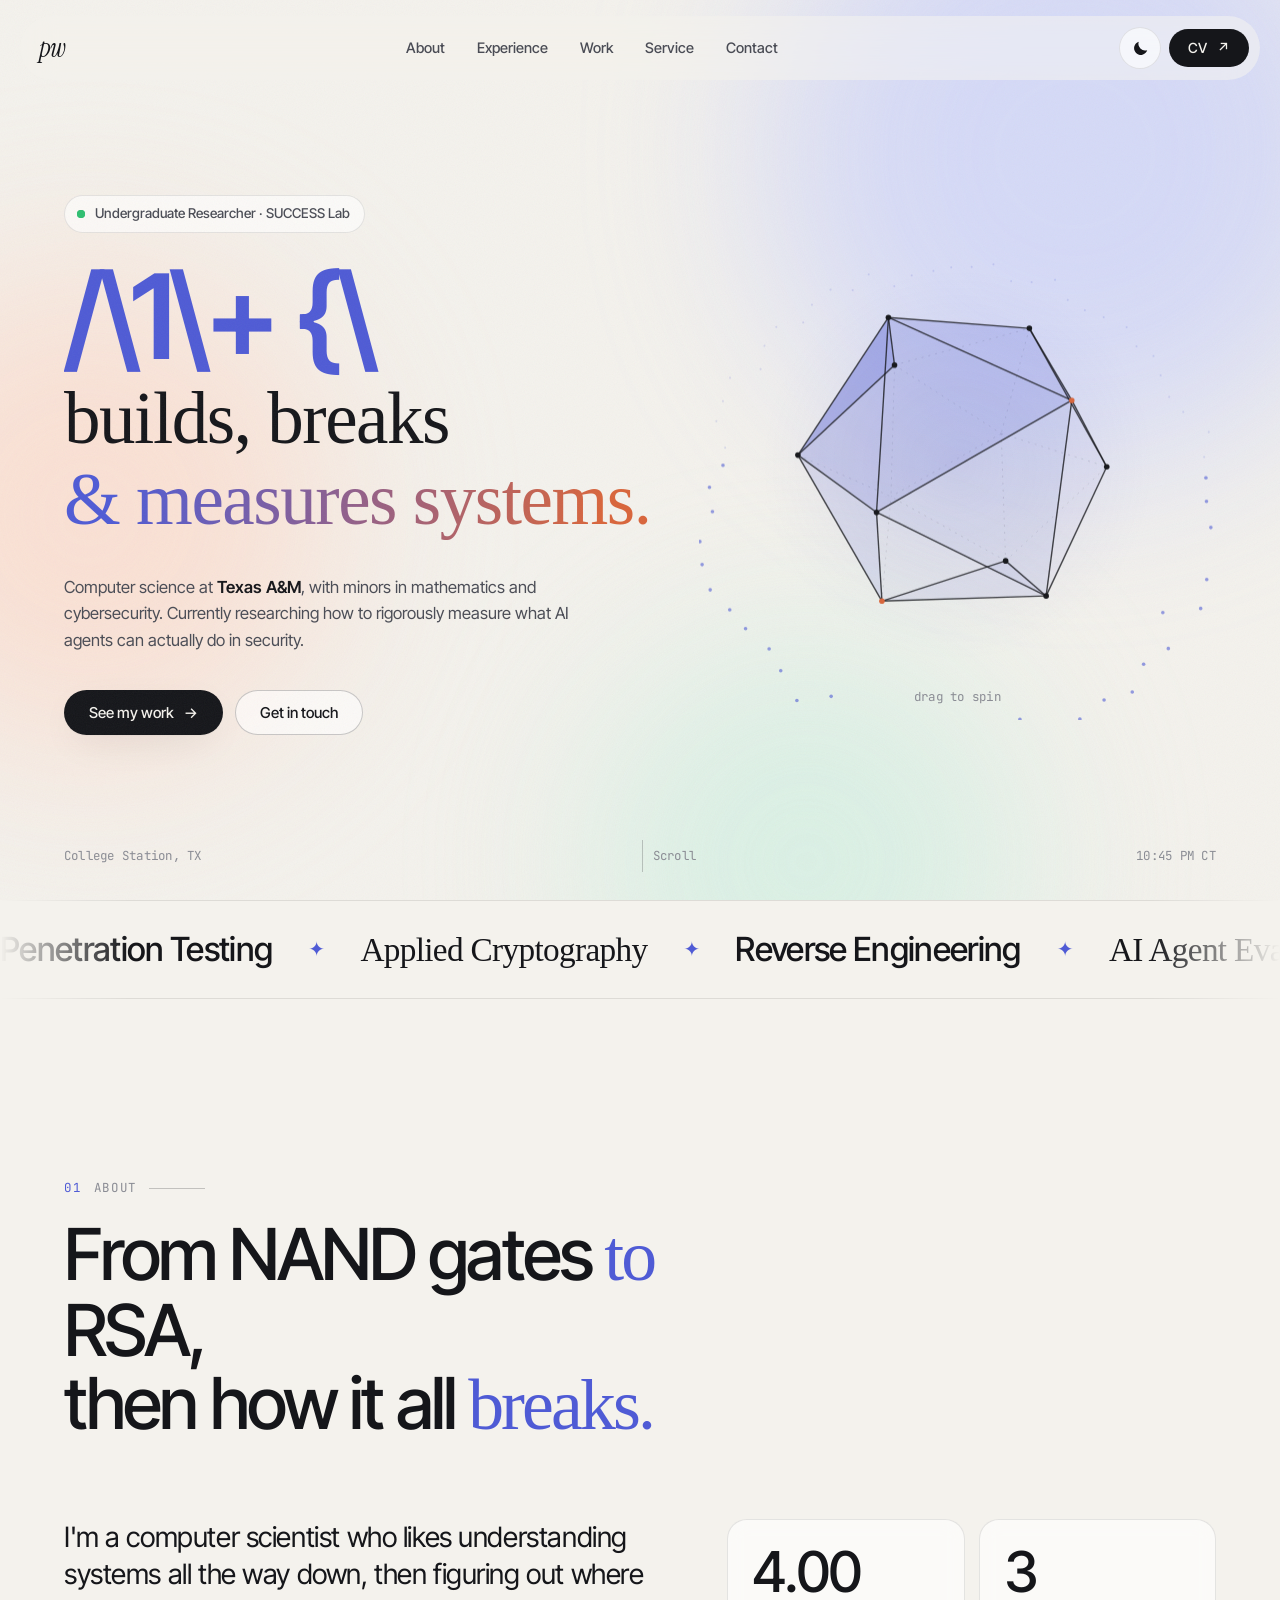
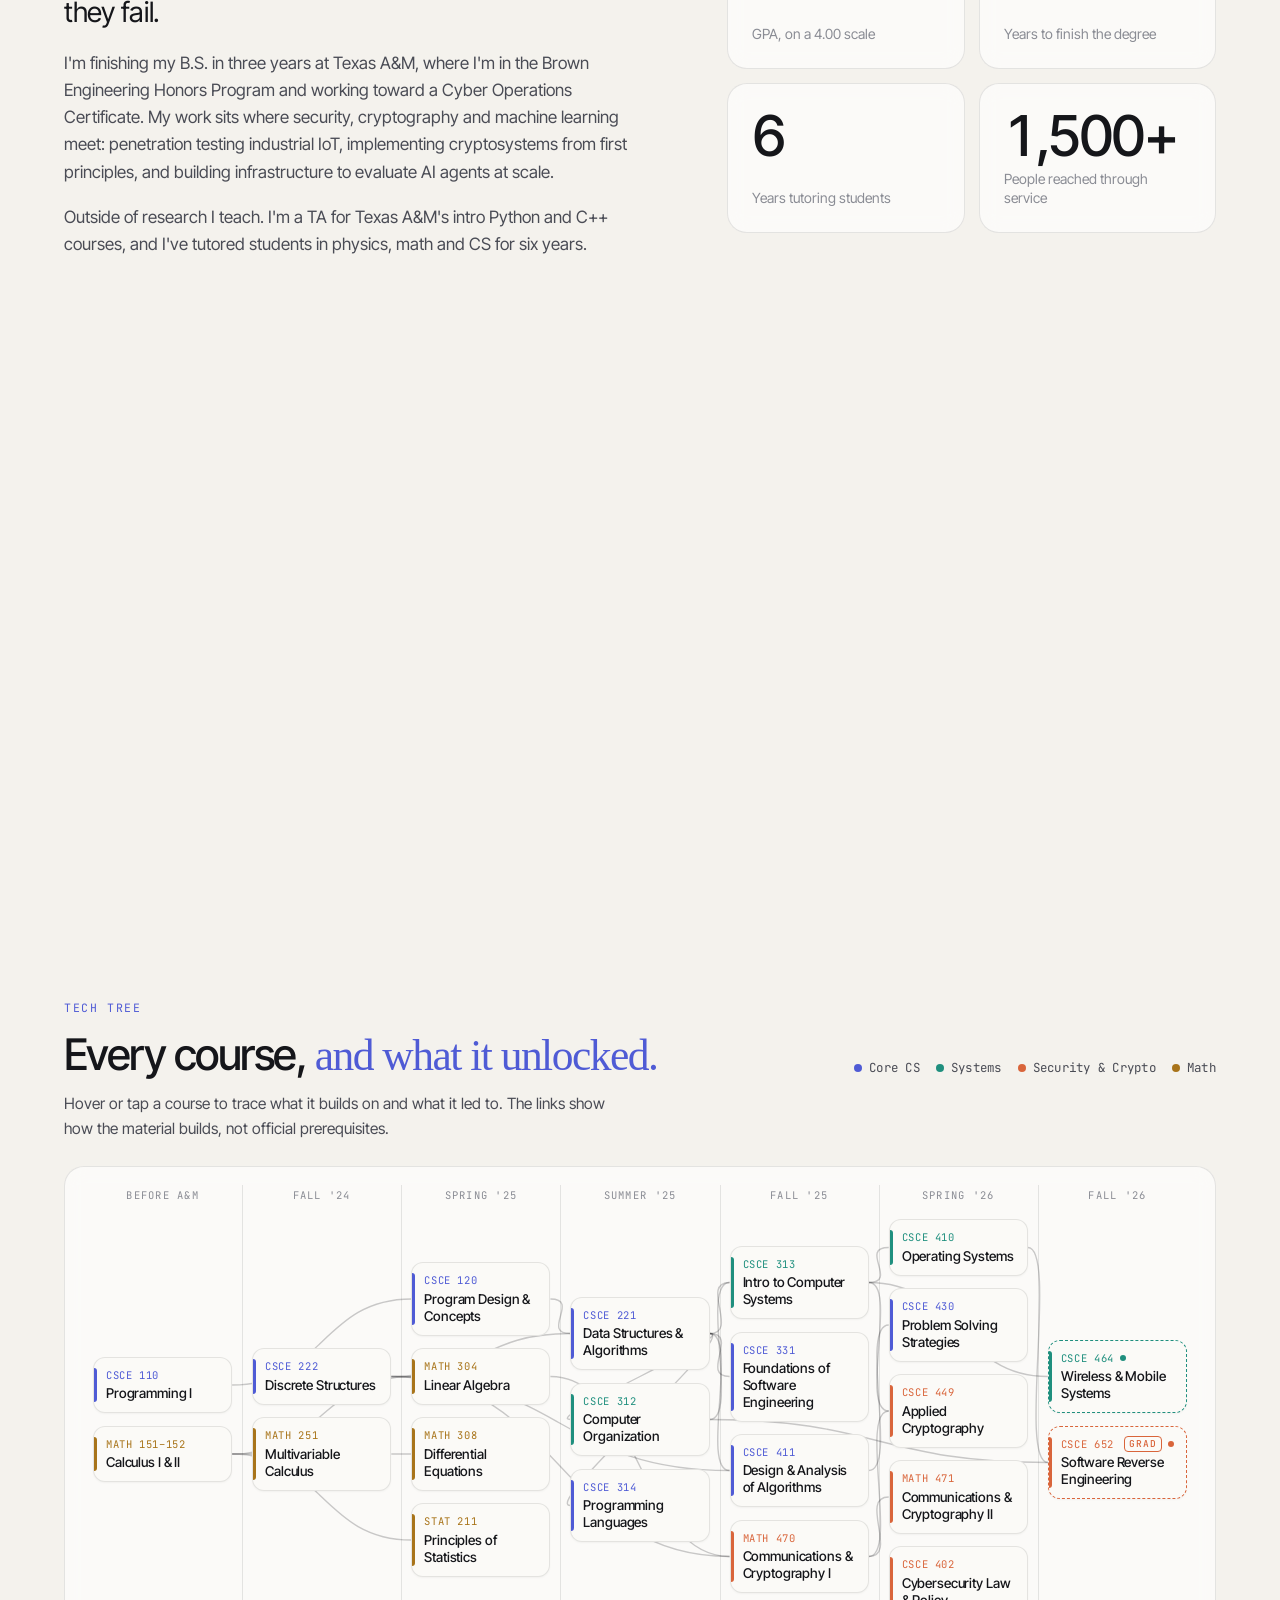
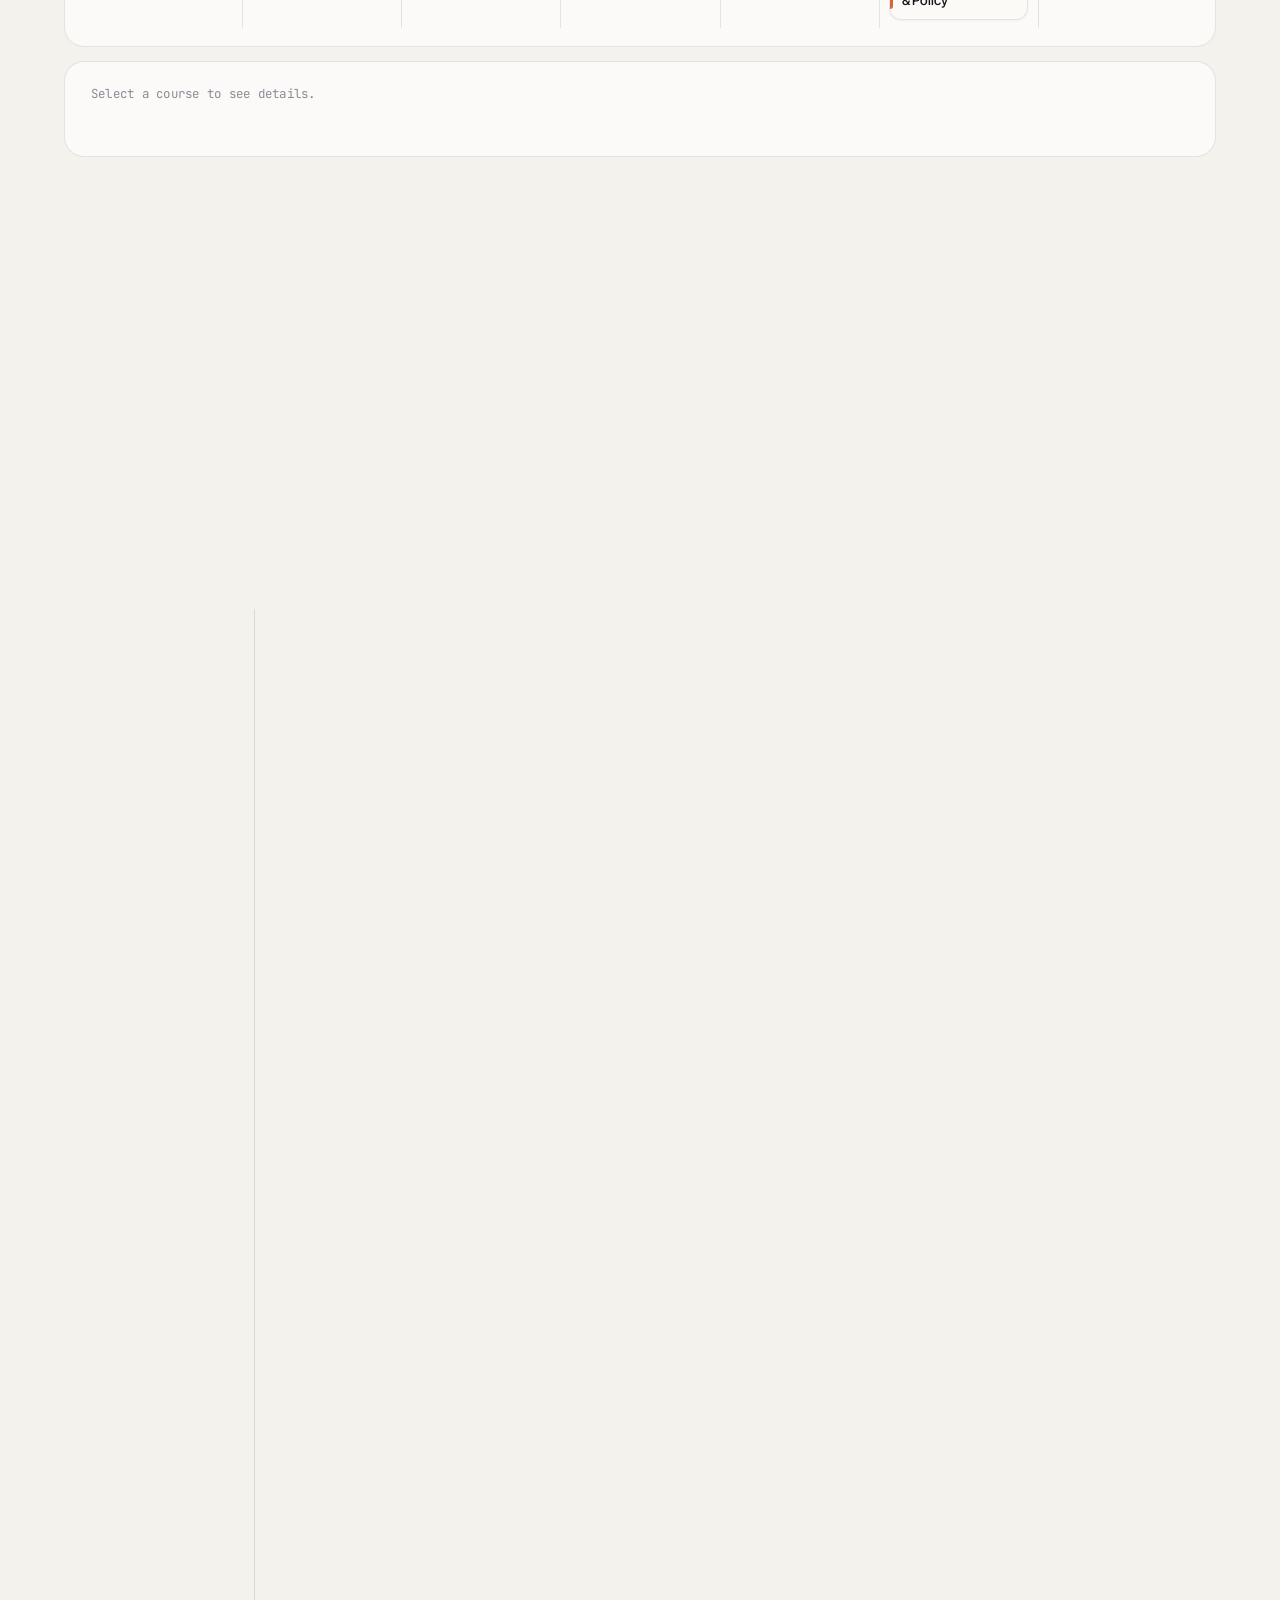
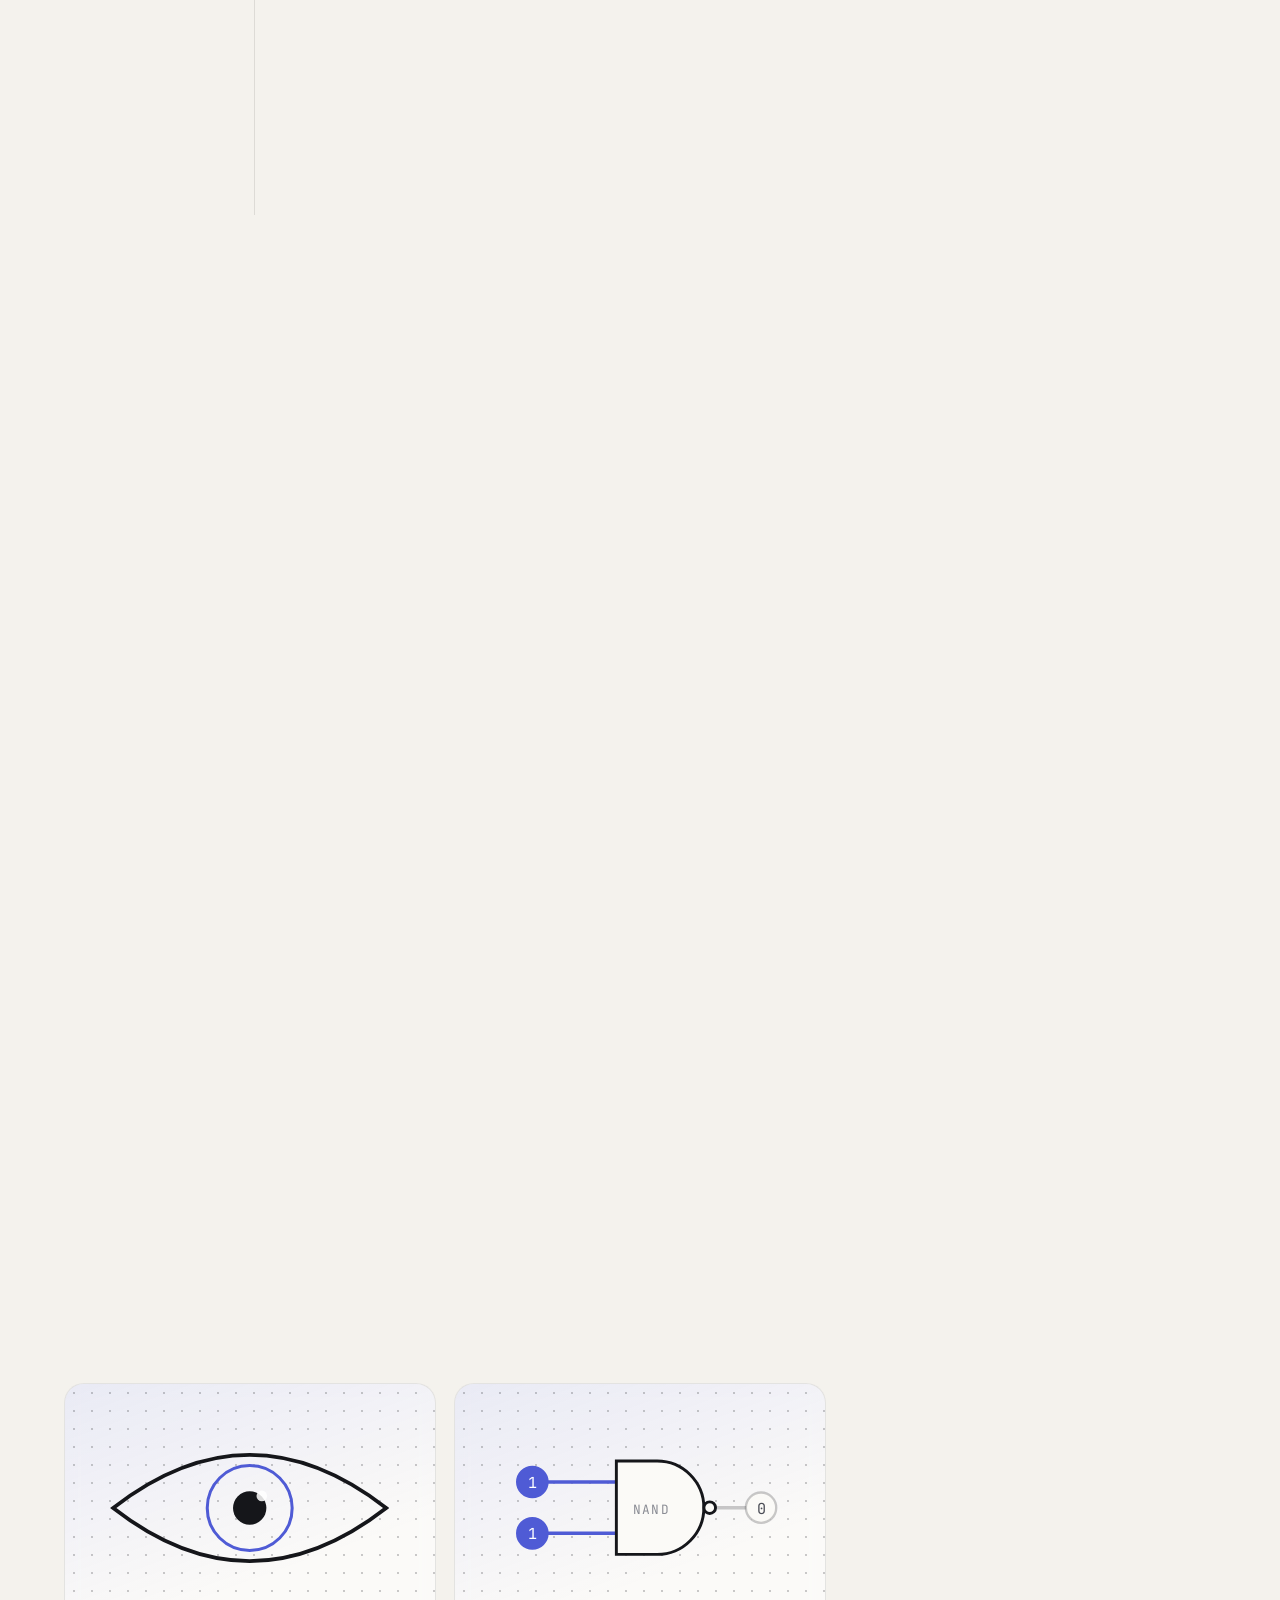
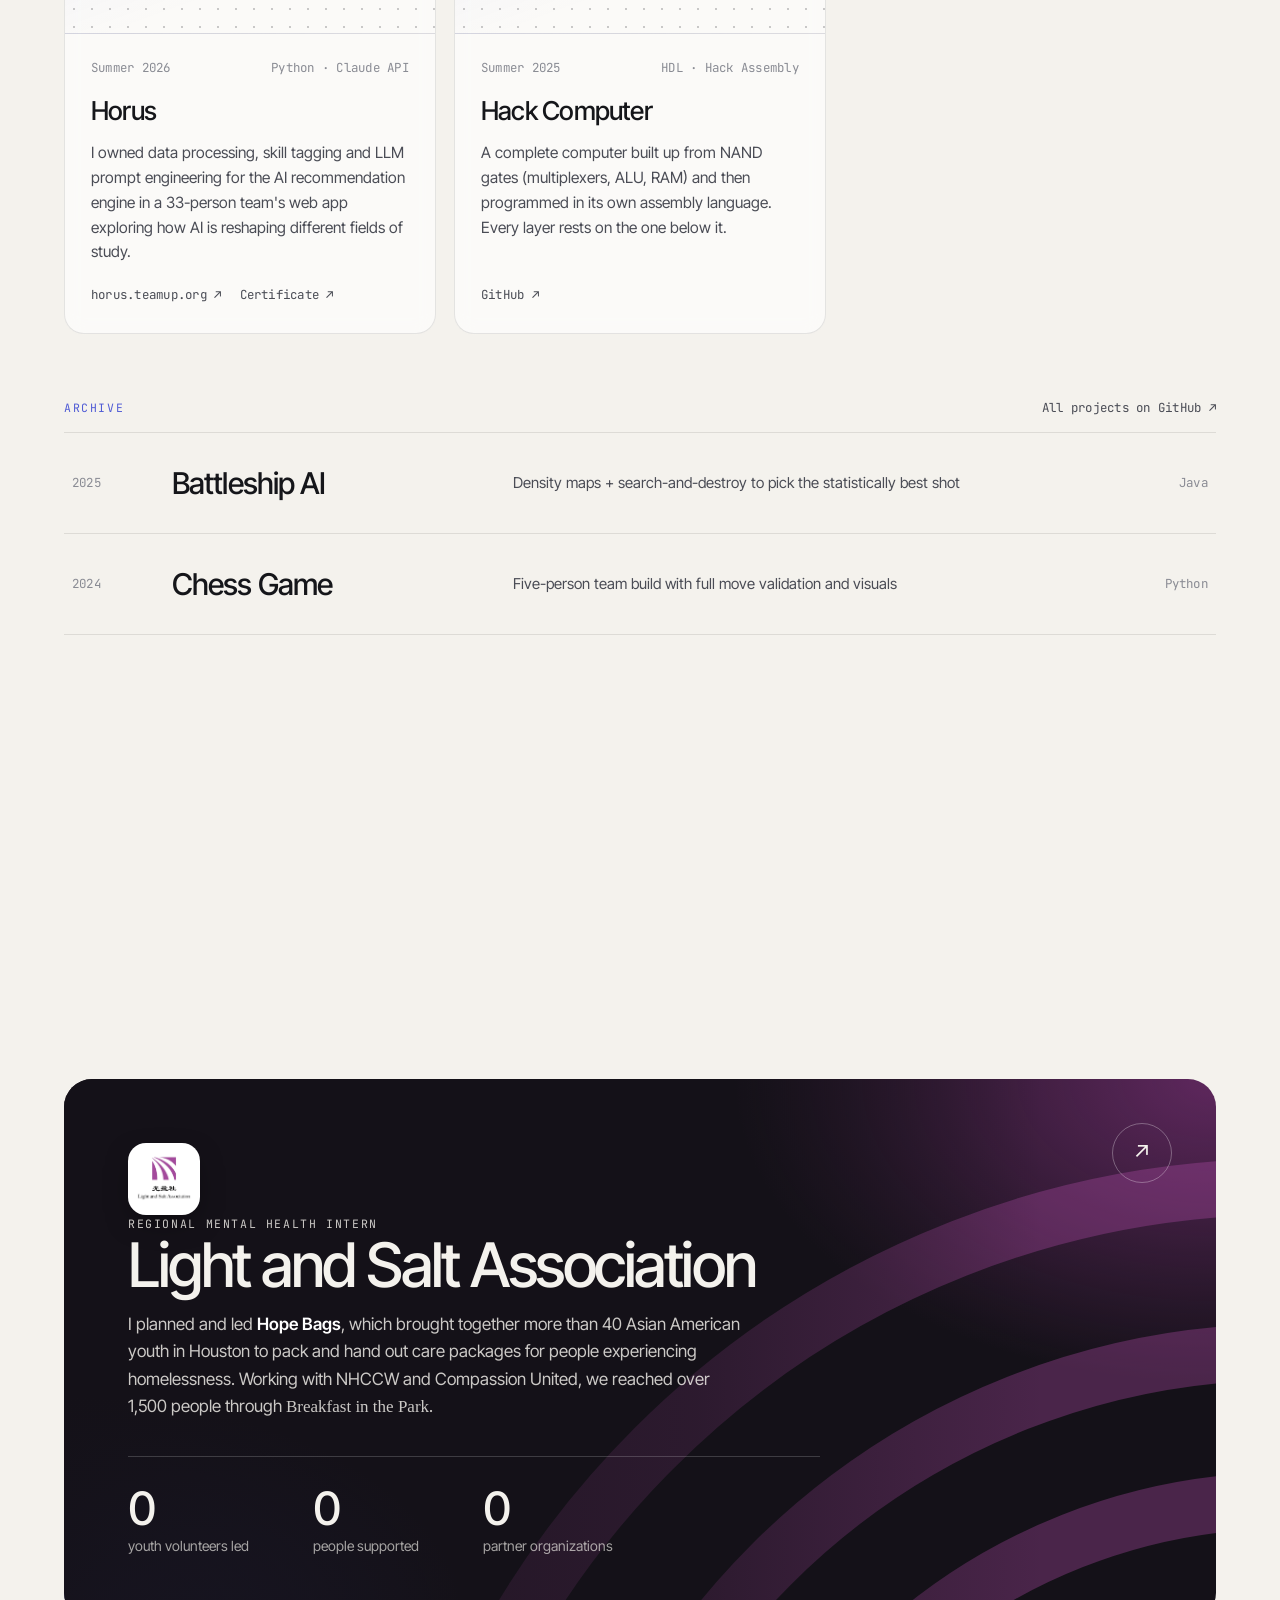
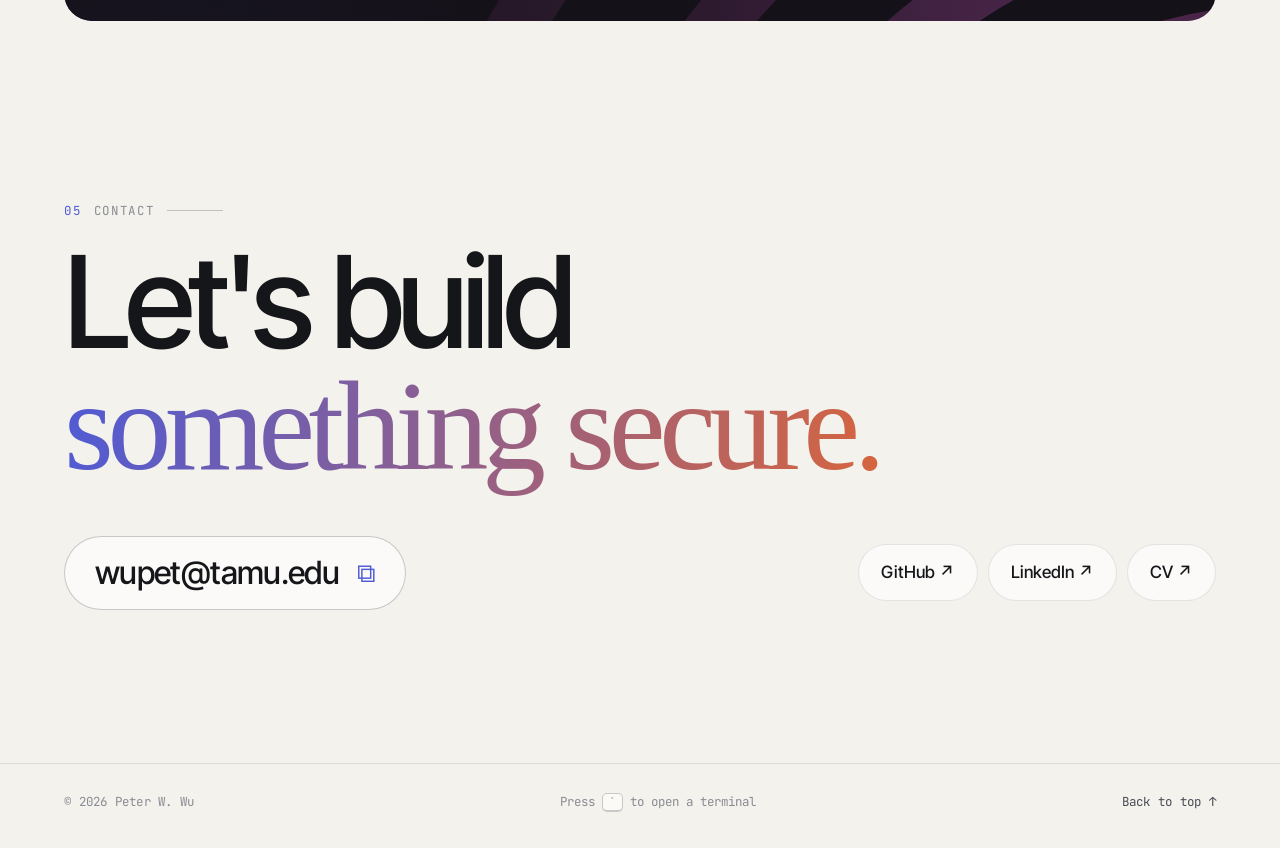
==== commit 846aebde: "Replace project mini-gadgets with in-depth RSA, security and ML demos Projects section: - Remove the" ====
--- a/index.html
+++ b/index.html
@@ -308,84 +308,137 @@
             <div class="section-head">
                 <p class="eyebrow mono reveal"><span>03</span> Selected Work</p>
                 <h2 class="section-title reveal">Things I've <em>built</em> from first principles.</h2>
+                <p class="section-lead reveal">Three of these open a full, hands-on demo. The rest link to the source. I wrote all of them to understand how the thing works underneath &mdash; not just to use it.</p>
             </div>
 
             <div class="projects">
                 <!-- RSA -->
-                <article class="project card tilt spotlight reveal">
-                    <div class="project-visual rsa-visual">
-                        <div class="rsa-demo">
-                            <label class="mono" for="rsaInput">plaintext</label>
-                            <input id="rsaInput" class="mono" type="text" maxlength="18" value="hello" autocomplete="off" spellcheck="false">
-                            <p class="mono rsa-label">ciphertext = m<sup>e</sup> mod n</p>
-                            <p class="mono rsa-out" id="rsaOut" aria-live="polite"></p>
-                            <p class="mono rsa-keys" id="rsaKeys"></p>
-                        </div>
+                <article class="project card spotlight reveal has-demo">
+                    <div class="project-visual pv-rsa" aria-hidden="true">
+                        <svg viewBox="0 0 240 150" class="pv-svg">
+                            <circle class="pv-dim" cx="120" cy="75" r="54" fill="none" stroke-dasharray="3 7"/>
+                            <circle class="pv-dim" cx="120" cy="75" r="36" fill="none" stroke-dasharray="2 6"/>
+                            <g class="pv-orbit">
+                                <circle class="pv-accent-f" cx="174" cy="75" r="4"/>
+                                <circle class="pv-ink-f" cx="120" cy="21" r="3"/>
+                                <circle class="pv-accent2-f" cx="84" cy="75" r="3"/>
+                            </g>
+                            <text x="120" y="70" class="pv-formula" text-anchor="middle">c = m<tspan class="pv-sup" dy="-8">e</tspan><tspan dy="8"> mod n</tspan></text>
+                            <text x="120" y="96" class="pv-sub" text-anchor="middle">p · q = n</text>
+                        </svg>
                     </div>
                     <div class="project-info">
                         <div class="project-meta mono"><span>Fall 2025</span><span>C++ · GMP</span></div>
                         <h3>RSA Cryptosystem</h3>
-                        <p>Key generation, encryption and decryption implemented from first principles with GMP big-integer arithmetic. Large primes come from Miller–Rabin testing with an error probability below 2<sup>−98</sup>.</p>
-                        <button class="playground-btn mono" id="openRsa" type="button">Open the full RSA playground <span class="arrow">→</span></button>
-                    </div>
-                </article>
-
-                <!-- Horus -->
-                <article class="project card tilt spotlight reveal">
-                    <div class="project-visual horus-visual">
-                        <svg class="horus-eye" viewBox="0 0 200 120" aria-hidden="true">
-                            <defs>
-                                <clipPath id="eyeClip"><path d="M10 60 Q100 -10 190 60 Q100 130 10 60 Z"/></clipPath>
-                            </defs>
-                            <path class="eye-outline" d="M10 60 Q100 -10 190 60 Q100 130 10 60 Z"/>
-                            <g clip-path="url(#eyeClip)">
-                                <g class="eye-pupil" id="eyePupil">
-                                    <circle class="iris" cx="100" cy="60" r="30"/>
-                                    <circle class="iris-ring" cx="100" cy="60" r="22"/>
-                                    <circle class="pupil" cx="100" cy="60" r="11"/>
-                                    <circle class="glint" cx="108" cy="52" r="4"/>
-                                </g>
-                                <rect class="eyelid" id="eyelid" x="0" y="-120" width="200" height="120"/>
+                        <p>Key generation, encryption and decryption built from first principles with GMP big-integer arithmetic. Large primes come from a 50-round Miller&ndash;Rabin test.</p>
+                        <div class="project-actions">
+                            <button class="demo-btn mono" id="openRsa" type="button">Open the RSA demo <span class="arrow">&rarr;</span></button>
+                            <a class="link-underline mono" href="https://github.com/wupet/RSA-implemntation" target="_blank" rel="noopener">Source &#8599;</a>
+                        </div>
+                    </div>
+                </article>
+
+                <!-- Security -->
+                <article class="project card spotlight reveal has-demo">
+                    <div class="project-visual pv-sec" aria-hidden="true">
+                        <svg viewBox="0 0 240 150" class="pv-svg">
+                            <line class="pv-link" x1="48" y1="46" x2="192" y2="46"/>
+                            <line class="pv-link pv-link-tap" x1="120" y1="46" x2="120" y2="110"/>
+                            <g class="pv-cam">
+                                <rect x="30" y="34" width="36" height="24" rx="4"/>
+                                <path d="M66 40 L80 34 L80 58 L66 52 Z"/>
+                            </g>
+                            <g class="pv-host">
+                                <rect x="176" y="32" width="34" height="28" rx="3"/>
+                                <line x1="184" y1="66" x2="202" y2="66"/>
+                            </g>
+                            <g class="pv-attacker">
+                                <circle cx="120" cy="124" r="15"/>
+                                <text x="120" y="129" text-anchor="middle">&#9888;</text>
+                            </g>
+                            <text x="120" y="20" class="pv-sub" text-anchor="middle">rtsp · http &mdash; cleartext</text>
+                        </svg>
+                    </div>
+                    <div class="project-info">
+                        <div class="project-meta mono"><span>2025</span><span>Wireshark · Python</span></div>
+                        <h3>Camera Security Review</h3>
+                        <p>A write-up of two real weaknesses in an IP-camera system on an untrusted LAN: an unencrypted video stream, and plaintext session cookies. The demo explains each one and the fix, visually.</p>
+                        <div class="project-actions">
+                            <button class="demo-btn mono" id="openSec" type="button">Open the security demo <span class="arrow">&rarr;</span></button>
+                            <a class="link-underline mono" href="https://github.com/wupet/Security-Demo" target="_blank" rel="noopener">Source &#8599;</a>
+                        </div>
+                    </div>
+                </article>
+
+                <!-- Machine Learning -->
+                <article class="project card spotlight reveal has-demo">
+                    <div class="project-visual pv-ml" aria-hidden="true">
+                        <svg viewBox="0 0 240 150" class="pv-svg">
+                            <line class="pv-axis" x1="34" y1="122" x2="212" y2="122"/>
+                            <line class="pv-axis" x1="34" y1="26" x2="34" y2="122"/>
+                            <line class="pv-fit" x1="40" y1="112" x2="206" y2="36"/>
+                            <g class="pv-pts">
+                                <circle cx="58" cy="104" r="3.4"/><circle cx="78" cy="100" r="3.4"/>
+                                <circle cx="96" cy="86" r="3.4"/><circle cx="116" cy="82" r="3.4"/>
+                                <circle cx="134" cy="70" r="3.4"/><circle cx="152" cy="58" r="3.4"/>
+                                <circle cx="172" cy="52" r="3.4"/><circle cx="190" cy="40" r="3.4"/>
                             </g>
                         </svg>
-                        <div class="horus-nodes" aria-hidden="true">
-                            <span style="--i:0">skills</span><span style="--i:1">fields</span><span style="--i:2">prompts</span><span style="--i:3">recs</span>
+                    </div>
+                    <div class="project-info">
+                        <div class="project-meta mono"><span>2025&ndash;26</span><span>Python · PyTorch</span></div>
+                        <h3>Machine Learning, from scratch</h3>
+                        <p>A self-taught path: gradient descent written by hand, then a CNN for MNIST, transfer learning for cats vs. dogs, and a CTC OCR model for seven-segment displays. The demo trains the first one live.</p>
+                        <div class="project-actions">
+                            <button class="demo-btn mono" id="openMl" type="button">Open the training demo <span class="arrow">&rarr;</span></button>
+                            <a class="link-underline mono" href="https://github.com/wupet/machine-learning-practice" target="_blank" rel="noopener">Source &#8599;</a>
                         </div>
+                    </div>
+                </article>
+
+                <!-- Horus -->
+                <article class="project card spotlight reveal">
+                    <div class="project-visual pv-horus" aria-hidden="true">
+                        <svg class="pv-svg" viewBox="0 0 200 120">
+                            <path class="pv-eye-outline" d="M10 60 Q100 -10 190 60 Q100 130 10 60 Z" fill="none"/>
+                            <circle class="pv-eye-iris" cx="100" cy="60" r="28" fill="none"/>
+                            <circle class="pv-eye-pupil" cx="100" cy="60" r="11"/>
+                            <circle class="pv-eye-glint" cx="108" cy="52" r="3.5"/>
+                        </svg>
                     </div>
                     <div class="project-info">
                         <div class="project-meta mono"><span>Summer 2026</span><span>Python · Claude API</span></div>
                         <h3>Horus</h3>
-                        <p>I owned data processing, skill tagging and LLM prompt engineering for the AI recommendation engine in a 33-person team's web app. The app explores how AI is changing different fields of study.</p>
-                        <p class="hint mono">↑ it's watching you</p>
+                        <p>I owned data processing, skill tagging and LLM prompt engineering for the AI recommendation engine in a 33-person team's web app exploring how AI is reshaping different fields of study.</p>
+                        <div class="project-actions">
+                            <a class="link-underline mono" href="https://horus.teamup.org/" target="_blank" rel="noopener">horus.teamup.org &#8599;</a>
+                            <a class="link-underline mono" href="Certificate_Peter_Wu.pdf" target="_blank" rel="noopener">Certificate &#8599;</a>
+                        </div>
                     </div>
                 </article>
 
                 <!-- Hack -->
-                <article class="project card tilt spotlight reveal">
-                    <div class="project-visual hack-visual">
-                        <svg class="nand" viewBox="0 0 260 140" role="img" aria-label="Interactive NAND gate. Click inputs A and B to toggle them.">
-                            <line class="wire" id="wireA" x1="50" y1="48" x2="110" y2="48"/>
-                            <line class="wire" id="wireB" x1="50" y1="92" x2="110" y2="92"/>
-                            <line class="wire" id="wireOut" x1="186" y1="70" x2="222" y2="70"/>
-                            <path class="gate" d="M110 30 H145 A40 40 0 0 1 145 110 H110 Z"/>
-                            <circle class="bubble" cx="190" cy="70" r="5"/>
-                            <g class="nand-in" id="inA" tabindex="0" role="switch" aria-checked="false" aria-label="Input A">
-                                <circle cx="38" cy="48" r="13"/><text x="38" y="53">0</text>
-                            </g>
-                            <g class="nand-in" id="inB" tabindex="0" role="switch" aria-checked="false" aria-label="Input B">
-                                <circle cx="38" cy="92" r="13"/><text x="38" y="97">0</text>
-                            </g>
-                            <g class="nand-out" id="outQ">
-                                <circle cx="234" cy="70" r="13"/><text x="234" y="75">1</text>
-                            </g>
-                            <text class="gate-label" x="140" y="75">NAND</text>
+                <article class="project card spotlight reveal">
+                    <div class="project-visual pv-hack" aria-hidden="true">
+                        <svg viewBox="0 0 260 140" class="pv-svg">
+                            <line class="pv-wire on" x1="50" y1="48" x2="110" y2="48"/>
+                            <line class="pv-wire on" x1="50" y1="92" x2="110" y2="92"/>
+                            <line class="pv-wire" x1="186" y1="70" x2="222" y2="70"/>
+                            <path class="pv-gate" d="M110 30 H145 A40 40 0 0 1 145 110 H110 Z"/>
+                            <circle class="pv-bubble" cx="190" cy="70" r="5"/>
+                            <g class="pv-pin on"><circle cx="38" cy="48" r="13"/><text x="38" y="53" text-anchor="middle">1</text></g>
+                            <g class="pv-pin on"><circle cx="38" cy="92" r="13"/><text x="38" y="97" text-anchor="middle">1</text></g>
+                            <g class="pv-pin"><circle cx="234" cy="70" r="13"/><text x="234" y="75" text-anchor="middle">0</text></g>
+                            <text class="pv-gate-label" x="140" y="75" text-anchor="middle">NAND</text>
                         </svg>
                     </div>
                     <div class="project-info">
                         <div class="project-meta mono"><span>Summer 2025</span><span>HDL · Hack Assembly</span></div>
                         <h3>Hack Computer</h3>
-                        <p>A complete computer built up from NAND gates (multiplexers, ALU, RAM) and then programmed in its own assembly language. Every layer is built on the one below it.</p>
-                        <p class="hint mono">↑ click A and B. Everything starts here.</p>
+                        <p>A complete computer built up from NAND gates (multiplexers, ALU, RAM) and then programmed in its own assembly language. Every layer rests on the one below it.</p>
+                        <div class="project-actions">
+                            <a class="link-underline mono" href="https://github.com/wupet/" target="_blank" rel="noopener">GitHub &#8599;</a>
+                        </div>
                     </div>
                 </article>
             </div>
@@ -393,7 +446,7 @@
             <div class="archive">
                 <div class="archive-head">
                     <p class="mono tag">Archive</p>
-                    <a href="https://github.com/wupet/" target="_blank" rel="noopener" class="link-underline mono">All projects on GitHub ↗</a>
+                    <a href="https://github.com/wupet/" target="_blank" rel="noopener" class="link-underline mono">All projects on GitHub &#8599;</a>
                 </div>
                 <ul class="archive-list">
                     <li class="archive-row">
@@ -504,13 +557,143 @@
                     <input class="mono" id="pgMsg" type="text" value="hi" maxlength="24" autocomplete="off" spellcheck="false">
                 </label>
                 <div class="rsa-pg-actions">
-                    <button class="btn btn-ghost" id="pgRandom" type="button">Random primes</button>
-                    <button class="btn btn-primary" id="pgRun" type="button">Generate keys <span class="arrow">→</span></button>
-                </div>
-            </div>
-            <p class="mono rsa-pg-note">Primes are checked with Miller–Rabin, the same test used in my C++ implementation. Keep them under about 10<sup>6</sup> so the numbers stay readable.</p>
+                    <button class="btn btn-ghost" id="pgGen" type="button">Generate primes</button>
+                    <button class="btn btn-primary" id="pgRun" type="button">Run the whole thing <span class="arrow">→</span></button>
+                </div>
+            </div>
+            <p class="mono rsa-pg-note"><b>Generate primes</b> searches upward from a random odd number, rejecting each candidate with Miller–Rabin until one survives — the same routine as my C++ build. Then it runs key generation, encryption and decryption below. Keep primes under about 10<sup>6</sup> so the numbers stay readable.</p>
 
             <ol class="rsa-steps" id="pgSteps"></ol>
+        </div>
+    </dialog>
+
+    <!-- Security demo -->
+    <dialog class="demo-dialog" id="secDialog" aria-labelledby="secTitle">
+        <div class="demo-shell">
+            <header class="demo-head">
+                <div>
+                    <p class="mono tag">Security review</p>
+                    <h2 id="secTitle">Where the camera <em>leaks.</em></h2>
+                </div>
+                <button class="dialog-close" type="button" data-close aria-label="Close demo">&#10005;</button>
+            </header>
+
+            <p class="demo-intro">Two findings from an IP-camera system sitting on a LAN you don't fully trust (think ARP spoofing, an old router). Both come down to sending sensitive data in the clear. Pick a finding, then toggle the fix and watch what an on-path attacker can and can't see. This is a defensive explainer — it describes the weakness and the remedy, not an attack recipe.</p>
+
+            <div class="seg" id="secTabs" role="tablist">
+                <button class="seg-btn active" data-finding="stream" role="tab" type="button">① Unencrypted stream</button>
+                <button class="seg-btn" data-finding="cookie" role="tab" type="button">② Plaintext cookies</button>
+            </div>
+
+            <div class="sec-stage">
+                <div class="sec-diagram">
+                    <svg id="secSvg" viewBox="0 0 440 280" role="img" aria-label="Network diagram showing a camera, a viewer, and an on-path attacker on the same LAN.">
+                        <!-- wires -->
+                        <path class="sec-wire" id="secWireMain" d="M86 70 H354"/>
+                        <path class="sec-wire sec-wire-tap" id="secWireTap" d="M220 70 V196"/>
+                        <!-- camera -->
+                        <g class="sec-node">
+                            <rect x="34" y="46" width="52" height="38" rx="6"/>
+                            <path d="M86 54 L104 46 L104 84 L86 76 Z"/>
+                            <text x="60" y="104" class="sec-label">camera</text>
+                        </g>
+                        <!-- viewer / server -->
+                        <g class="sec-node">
+                            <rect x="354" y="44" width="52" height="42" rx="5"/>
+                            <text x="380" y="104" class="sec-label" id="secRightLabel">viewer</text>
+                        </g>
+                        <!-- attacker -->
+                        <g class="sec-node sec-attacker">
+                            <circle cx="220" cy="222" r="26"/>
+                            <text x="220" y="228" class="sec-attacker-glyph" text-anchor="middle">&#9888;</text>
+                            <text x="220" y="266" class="sec-label" text-anchor="middle">attacker on LAN</text>
+                        </g>
+                        <!-- moving packet -->
+                        <g id="secPacket" class="sec-packet">
+                            <rect x="-16" y="-11" width="32" height="22" rx="4"/>
+                            <text x="0" y="5" text-anchor="middle" id="secPacketGlyph">&#128274;</text>
+                        </g>
+                        <!-- captured copy animates down the tap -->
+                        <g id="secCopy" class="sec-copy">
+                            <rect x="-14" y="-10" width="28" height="20" rx="4"/>
+                            <text x="0" y="5" text-anchor="middle" id="secCopyGlyph">&#128274;</text>
+                        </g>
+                    </svg>
+                    <div class="sec-toggle">
+                        <span class="mono">transport</span>
+                        <button class="switch" id="secSwitch" type="button" role="switch" aria-checked="false">
+                            <span class="switch-track"><span class="switch-thumb"></span></span>
+                            <span class="switch-label mono" id="secSwitchLabel">cleartext</span>
+                        </button>
+                    </div>
+                </div>
+
+                <aside class="sec-readout">
+                    <h3 class="sec-rt-title" id="secRtTitle">Unencrypted RTSP stream</h3>
+                    <p class="sec-rt-verdict mono" id="secRtVerdict"></p>
+                    <div class="sec-rt-block">
+                        <p class="mono sec-rt-h">What the attacker captures</p>
+                        <p id="secRtCapture"></p>
+                    </div>
+                    <div class="sec-rt-block">
+                        <p class="mono sec-rt-h">Why it matters</p>
+                        <p id="secRtWhy"></p>
+                    </div>
+                    <div class="sec-rt-block">
+                        <p class="mono sec-rt-h">The fix</p>
+                        <p id="secRtFix"></p>
+                    </div>
+                </aside>
+            </div>
+        </div>
+    </dialog>
+
+    <!-- Machine learning demo -->
+    <dialog class="demo-dialog" id="mlDialog" aria-labelledby="mlTitle">
+        <div class="demo-shell">
+            <header class="demo-head">
+                <div>
+                    <p class="mono tag">Machine learning</p>
+                    <h2 id="mlTitle">Watch it <em>learn.</em></h2>
+                </div>
+                <button class="dialog-close" type="button" data-close aria-label="Close demo">&#10005;</button>
+            </header>
+
+            <p class="demo-intro">The very first thing in my ML repo: fit a line to noisy data with gradient descent, written by hand — no library doing the calculus. The true rule is <b>y = 3x + 2</b>. The model starts from random <span class="mono">w</span> and <span class="mono">b</span> and nudges them downhill along the loss gradient. Press Train and watch the line find the data.</p>
+
+            <div class="ml-stage">
+                <div class="ml-plot-wrap">
+                    <canvas id="mlPlot" class="ml-plot"></canvas>
+                </div>
+                <div class="ml-side">
+                    <div class="ml-readout">
+                        <div class="ml-stat"><span class="mono ml-k">w</span><span class="mono ml-v" id="mlW">—</span><span class="mono ml-target">target 3.00</span></div>
+                        <div class="ml-stat"><span class="mono ml-k">b</span><span class="mono ml-v" id="mlB">—</span><span class="mono ml-target">target 2.00</span></div>
+                        <div class="ml-stat"><span class="mono ml-k">loss</span><span class="mono ml-v" id="mlLoss">—</span><span class="mono ml-target" id="mlEpoch">epoch 0</span></div>
+                    </div>
+                    <canvas id="mlLossCurve" class="ml-loss-curve"></canvas>
+                    <label class="ml-control">
+                        <span class="mono">learning rate <b id="mlLrVal">0.010</b></span>
+                        <input type="range" id="mlLr" min="1" max="120" value="10">
+                    </label>
+                    <div class="ml-actions">
+                        <button class="btn btn-primary" id="mlTrain" type="button">Train</button>
+                        <button class="btn btn-ghost" id="mlStep" type="button">Step</button>
+                        <button class="btn btn-ghost" id="mlReset" type="button">Reset</button>
+                    </div>
+                    <p class="mono ml-warn" id="mlWarn"></p>
+                </div>
+            </div>
+
+            <div class="ml-journey">
+                <p class="mono sec-rt-h">Where it went from there</p>
+                <div class="ml-journey-row">
+                    <div class="ml-step"><span class="mono ml-step-n">01</span><b>Linear regression</b><p>This demo — gradients by hand, MSE loss.</p></div>
+                    <div class="ml-step"><span class="mono ml-step-n">02</span><b>MNIST CNN</b><p>A small conv net in PyTorch for handwritten digits.</p></div>
+                    <div class="ml-step"><span class="mono ml-step-n">03</span><b>Cats vs. dogs</b><p>Transfer learning on a pretrained backbone.</p></div>
+                    <div class="ml-step"><span class="mono ml-step-n">04</span><b>Seven-segment OCR</b><p>A CTC model reading multi-digit meter displays.</p></div>
+                </div>
+            </div>
         </div>
     </dialog>
 
@@ -534,6 +717,8 @@
     <script src="assets/js/main.js" defer></script>
     <script src="assets/js/tree.js" defer></script>
     <script src="assets/js/playground.js" defer></script>
+    <script src="assets/js/security.js" defer></script>
+    <script src="assets/js/ml.js" defer></script>
     <script src="assets/js/terminal.js" defer></script>
 </body>
 </html>
--- a/assets/css/style.css
+++ b/assets/css/style.css
@@ -540,60 +540,59 @@
 .project p { margin: 0; color: var(--ink-2); font-size: 15.5px; }
 .project .hint { margin-top: auto; padding-top: 18px; color: var(--ink-3); font-size: 0.72rem; }
 
-/* RSA */
-.rsa-demo { width: 84%; display: flex; flex-direction: column; gap: 6px; }
-.rsa-demo label, .rsa-label { color: var(--ink-3); margin: 0; font-size: 0.68rem; text-transform: uppercase; letter-spacing: 0.12em; }
-.rsa-label { margin-top: 12px; text-transform: none; letter-spacing: 0.02em; }
-.rsa-demo input {
-    width: 100%; font-size: 15px; padding: 10px 12px; border-radius: 10px;
-    border: 1px solid var(--line-strong); background: var(--surface-solid); color: var(--ink);
-    outline: none; transition: border-color 0.3s, box-shadow 0.3s;
-}
-.rsa-demo input:focus { border-color: var(--accent); box-shadow: 0 0 0 4px var(--accent-soft); }
-.rsa-out {
-    margin: 0; font-size: 12.5px; line-height: 1.55; color: var(--accent); word-break: break-all;
-    min-height: 3.1em; max-height: 4.7em; overflow: hidden;
-}
-.rsa-keys { margin: 0; color: var(--ink-3); font-size: 0.66rem; }
-
-/* Horus */
-.horus-eye { width: 64%; overflow: visible; }
-.eye-outline { fill: var(--surface-solid); stroke: var(--ink); stroke-width: 2.5; }
-.iris { fill: var(--accent); }
-.iris-ring { fill: none; stroke: var(--on-accent); stroke-opacity: 0.35; stroke-width: 1.5; stroke-dasharray: 3 4; }
-.pupil { fill: var(--ink); }
-:root[data-theme="dark"] .pupil { fill: var(--bg); }
-.glint { fill: #fff; opacity: 0.85; }
-.eye-pupil { transition: transform 0.25s var(--ease); }
-.eyelid { fill: var(--ink); transition: transform 0.12s ease-in; }
-.eyelid.blink { transform: translateY(120px); }
-.horus-nodes { position: absolute; inset: 0; pointer-events: none; }
-.horus-nodes span {
-    position: absolute; font-family: var(--font-mono); font-size: 10.5px; color: var(--ink-3);
-    padding: 3px 8px; border: 1px solid var(--line); border-radius: 999px; background: var(--surface-solid);
-    left: 0; top: 0;
-    offset-path: ellipse(44% 40% at 50% 50%); offset-rotate: 0deg;
-    animation: orbit 16s linear infinite; animation-delay: calc(var(--i) * -4s);
-}
-@keyframes orbit { from { offset-distance: 0%; } to { offset-distance: 100%; } }
-
-/* Hack NAND */
-.nand { width: 90%; overflow: visible; }
-.wire { stroke: var(--line-strong); stroke-width: 3; stroke-linecap: round; transition: stroke 0.3s; }
-.wire.on { stroke: var(--accent); stroke-dasharray: 6 6; animation: flow 0.6s linear infinite; }
-@keyframes flow { to { stroke-dashoffset: -12; } }
-.gate { fill: var(--surface-solid); stroke: var(--ink); stroke-width: 2.5; }
-.bubble { fill: var(--surface-solid); stroke: var(--ink); stroke-width: 2.5; }
-.gate-label { font-family: var(--font-mono); font-size: 11px; fill: var(--ink-3); text-anchor: middle; letter-spacing: 0.1em; }
-.nand-in, .nand-out { cursor: pointer; }
-.nand-out { cursor: default; }
-.nand-in circle, .nand-out circle { fill: var(--surface-solid); stroke: var(--line-strong); stroke-width: 2; transition: fill 0.3s, stroke 0.3s, transform 0.3s var(--ease); transform-box: fill-box; transform-origin: center; }
-.nand-in text, .nand-out text { font-family: var(--font-mono); font-size: 13px; text-anchor: middle; fill: var(--ink-2); pointer-events: none; }
-.nand-in:hover circle { transform: scale(1.12); stroke: var(--accent); }
-.nand-in:focus-visible { outline: none; }
-.nand-in:focus-visible circle { stroke: var(--accent); stroke-width: 3; }
-.nand-in.on circle, .nand-out.on circle { fill: var(--accent); stroke: var(--accent); }
-.nand-in.on text, .nand-out.on text { fill: var(--on-accent); }
+/* Project visuals (static) + actions */
+.section-lead { color: var(--ink-2); max-width: 60ch; margin: 18px 0 0; font-size: clamp(15px, 1.2vw, 17px); }
+.project-actions { margin-top: auto; padding-top: 20px; display: flex; flex-wrap: wrap; align-items: center; gap: 10px 18px; }
+.demo-btn {
+    display: inline-flex; align-items: center; gap: 8px; cursor: pointer;
+    font-family: var(--font-mono); font-size: 13px; color: var(--ink);
+    background: var(--surface-solid); border: 1px solid var(--line-strong);
+    padding: 9px 15px; border-radius: 999px; transition: border-color 0.3s, color 0.3s, background 0.3s;
+}
+.demo-btn:hover { border-color: var(--accent); color: var(--accent); }
+.demo-btn .arrow { display: inline-block; transition: transform 0.4s var(--ease); }
+.demo-btn:hover .arrow { transform: translateX(4px); }
+
+.pv-svg { width: 82%; max-height: 190px; overflow: visible; }
+.pv-dim { stroke: var(--line-strong); opacity: 0.6; }
+.pv-accent-f { fill: var(--accent); }
+.pv-accent2-f { fill: var(--accent-2); }
+.pv-ink-f { fill: var(--ink-2); }
+.pv-orbit { animation: pv-spin 22s linear infinite; transform-origin: 120px 75px; }
+@keyframes pv-spin { to { transform: rotate(360deg); } }
+.pv-formula { font-family: var(--font-serif); font-size: 26px; fill: var(--ink); }
+.pv-sup { font-size: 16px; }
+.pv-sub { font-family: var(--font-mono); font-size: 11px; fill: var(--ink-3); letter-spacing: 0.08em; }
+
+/* Security card motif */
+.pv-sec .pv-link { stroke: var(--line-strong); stroke-width: 2.5; }
+.pv-sec .pv-link-tap { stroke: var(--accent-2); stroke-width: 2; stroke-dasharray: 4 5; }
+.pv-sec .pv-cam, .pv-sec .pv-host { fill: none; stroke: var(--ink); stroke-width: 2.4; stroke-linejoin: round; }
+.pv-sec .pv-attacker circle { fill: var(--accent-soft); stroke: var(--accent-2); stroke-width: 2; }
+.pv-sec .pv-attacker-glyph { font-size: 15px; fill: var(--accent-2); }
+.pv-sec .sec-label { display: none; }
+
+/* ML card motif */
+.pv-ml .pv-axis { stroke: var(--line-strong); stroke-width: 1.5; }
+.pv-ml .pv-fit { stroke: var(--accent); stroke-width: 2.5; stroke-linecap: round; }
+.pv-ml .pv-pts circle { fill: var(--accent-2); opacity: 0.6; }
+
+/* Horus card motif (static) */
+.pv-horus .pv-eye-outline { stroke: var(--ink); stroke-width: 2.5; }
+.pv-horus .pv-eye-iris { stroke: var(--accent); stroke-width: 2; }
+.pv-horus .pv-eye-pupil { fill: var(--ink); }
+:root[data-theme="dark"] .pv-horus .pv-eye-pupil { fill: var(--bg); }
+.pv-horus .pv-eye-glint { fill: #fff; opacity: 0.85; }
+
+/* Hack card motif (static) */
+.pv-hack .pv-wire { stroke: var(--line-strong); stroke-width: 3; stroke-linecap: round; }
+.pv-hack .pv-wire.on { stroke: var(--accent); }
+.pv-hack .pv-gate, .pv-hack .pv-bubble { fill: var(--surface-solid); stroke: var(--ink); stroke-width: 2.5; }
+.pv-hack .pv-gate-label { font-family: var(--font-mono); font-size: 11px; fill: var(--ink-3); letter-spacing: 0.1em; }
+.pv-hack .pv-pin circle { fill: var(--surface-solid); stroke: var(--line-strong); stroke-width: 2; }
+.pv-hack .pv-pin.on circle { fill: var(--accent); stroke: var(--accent); }
+.pv-hack .pv-pin text { font-family: var(--font-mono); font-size: 13px; fill: var(--ink-2); }
+.pv-hack .pv-pin.on text { fill: var(--on-accent); }
 
 /* Archive */
 .archive { margin-top: 64px; position: relative; }
@@ -800,12 +799,7 @@
 /* ==========================================================================
    RSA playground
    ========================================================================== */
-.playground-btn {
-    margin-top: auto; align-self: flex-start; padding: 28px 0 0;
-    background: none; border: 0; color: var(--accent); cursor: pointer; font-size: 0.74rem;
-}
-.playground-btn .arrow { display: inline-block; transition: transform 0.4s var(--ease); }
-.playground-btn:hover .arrow { transform: translateX(4px); }
+/* (project cards now use .demo-btn; see Project visuals block) */
 
 .rsa-dialog {
     width: min(860px, calc(100% - 32px)); max-height: calc(100svh - 48px);
@@ -873,6 +867,101 @@
 .rsa-step .blocks span small { display: block; color: var(--ink-3); font-size: 10px; }
 .rsa-step.ok { border-color: color-mix(in srgb, var(--t-systems) 55%, transparent); }
 .rsa-step.err { border-color: var(--accent-2); }
+.gen-trace { display: flex; flex-wrap: wrap; gap: 6px; margin-top: 8px; font-size: 11.5px; }
+.gen-trace span { padding: 3px 9px; border-radius: 7px; border: 1px solid var(--line); background: var(--surface-solid); }
+.gen-trace .rej { color: var(--ink-3); text-decoration: line-through; text-decoration-color: var(--accent-2); }
+.gen-trace .acc-ok { color: var(--accent); border-color: color-mix(in srgb, var(--accent) 45%, transparent); }
+
+/* ==========================================================================
+   Demo dialogs (security + machine learning)
+   ========================================================================== */
+.demo-dialog {
+    width: min(1000px, calc(100% - 32px)); max-height: calc(100svh - 48px);
+    padding: 0; border: 1px solid var(--line-strong); border-radius: 24px;
+    background: var(--bg); color: var(--ink); box-shadow: var(--shadow-lg);
+    overflow: auto; overscroll-behavior: contain;
+}
+.demo-dialog::backdrop { background: rgba(8, 9, 12, 0.45); -webkit-backdrop-filter: blur(6px); backdrop-filter: blur(6px); }
+.demo-dialog[open] { animation: dialogIn 0.5s var(--ease); }
+.demo-shell { padding: clamp(22px, 4vw, 40px); }
+.demo-head { display: flex; justify-content: space-between; align-items: flex-start; gap: 16px; margin-bottom: 18px; }
+.demo-head h2 { margin: 0; font-size: clamp(28px, 4vw, 42px); font-weight: 500; letter-spacing: -0.04em; line-height: 1.05; }
+.demo-head em { color: var(--accent); }
+.demo-intro { color: var(--ink-2); font-size: 14.5px; line-height: 1.6; margin: 0 0 22px; max-width: 72ch; }
+
+/* segmented control */
+.seg { display: inline-flex; gap: 4px; padding: 4px; border: 1px solid var(--line); border-radius: 12px; background: var(--surface); margin-bottom: 18px; flex-wrap: wrap; }
+.seg-btn {
+    font-family: var(--font-mono); font-size: 13px; color: var(--ink-2); cursor: pointer;
+    padding: 8px 14px; border: 0; border-radius: 9px; background: none; transition: background 0.3s, color 0.3s;
+}
+.seg-btn:hover { color: var(--ink); }
+.seg-btn.active { background: var(--surface-solid); color: var(--ink); box-shadow: var(--shadow); }
+
+/* security stage */
+.sec-stage { display: grid; grid-template-columns: 1.1fr 1fr; gap: 22px; align-items: start; }
+.sec-diagram { border: 1px solid var(--line); border-radius: 16px; background: var(--surface); padding: 14px; }
+#secSvg { width: 100%; height: auto; display: block; }
+.sec-node rect, .sec-node circle, .sec-node path { fill: none; stroke: var(--ink); stroke-width: 2.2; stroke-linejoin: round; }
+.sec-label { font-family: var(--font-mono); font-size: 11px; fill: var(--ink-3); text-anchor: middle; }
+.sec-wire { fill: none; stroke: var(--line-strong); stroke-width: 2.4; }
+.sec-wire-tap { stroke: var(--accent-2); stroke-dasharray: 5 5; }
+.sec-attacker circle { stroke: var(--accent-2); fill: var(--accent-soft); }
+.sec-attacker-glyph { font-size: 20px; fill: var(--accent-2); }
+.sec-packet rect, .sec-copy rect { fill: var(--accent-2); stroke: none; }
+.sec-packet text, .sec-copy text { font-size: 13px; fill: var(--on-accent); }
+.encrypted .sec-packet rect, .encrypted .sec-copy rect { fill: var(--accent); }
+.encrypted .sec-attacker circle { stroke: var(--accent); }
+.encrypted .sec-attacker-glyph { fill: var(--accent); }
+.encrypted .sec-wire-tap { stroke: var(--accent); }
+.sec-copy { opacity: 0; }
+.sec-toggle { display: flex; align-items: center; justify-content: space-between; margin-top: 10px; padding: 0 6px; }
+.sec-toggle > .mono { color: var(--ink-3); font-size: 0.7rem; text-transform: uppercase; letter-spacing: 0.12em; }
+.switch { display: inline-flex; align-items: center; gap: 10px; cursor: pointer; border: 0; background: none; padding: 4px; }
+.switch-track { width: 42px; height: 24px; border-radius: 999px; background: var(--accent-2); position: relative; transition: background 0.3s; }
+.switch[aria-checked="true"] .switch-track { background: var(--accent); }
+.switch-thumb { position: absolute; top: 3px; left: 3px; width: 18px; height: 18px; border-radius: 50%; background: #fff; transition: transform 0.3s var(--ease); }
+.switch[aria-checked="true"] .switch-thumb { transform: translateX(18px); }
+.switch-label { color: var(--ink); font-size: 13px; min-width: 7ch; text-align: left; }
+
+.sec-readout h3 { margin: 0 0 6px; font-size: 20px; font-weight: 500; letter-spacing: -0.02em; }
+.sec-rt-verdict { font-size: 13px; margin: 0 0 16px; }
+.sec-rt-verdict.bad { color: var(--accent-2); }
+.sec-rt-verdict.ok { color: var(--accent); }
+.sec-rt-block { margin: 0 0 14px; }
+.sec-rt-h { color: var(--ink-3); font-size: 0.66rem; text-transform: uppercase; letter-spacing: 0.12em; margin: 0 0 4px; }
+.sec-readout p:not(.sec-rt-h):not(.sec-rt-verdict) { color: var(--ink-2); font-size: 14px; line-height: 1.55; margin: 0; }
+.sec-readout i { color: var(--ink); font-style: normal; }
+
+/* machine learning stage */
+.ml-stage { display: grid; grid-template-columns: 1.3fr 1fr; gap: 22px; align-items: stretch; }
+.ml-plot-wrap { border: 1px solid var(--line); border-radius: 16px; background: var(--surface); overflow: hidden; min-height: 320px; }
+.ml-plot { width: 100%; height: 100%; min-height: 320px; display: block; }
+.ml-side { display: flex; flex-direction: column; gap: 14px; }
+.ml-readout { display: grid; gap: 8px; }
+.ml-stat { display: grid; grid-template-columns: 3.5ch 1fr auto; align-items: baseline; gap: 10px; padding: 8px 12px; border: 1px solid var(--line); border-radius: 10px; background: var(--surface-solid); }
+.ml-k { color: var(--ink-3); font-size: 13px; }
+.ml-v { color: var(--accent); font-size: 16px; }
+.ml-target { color: var(--ink-3); font-size: 11px; text-align: right; }
+.ml-loss-curve { width: 100%; height: 72px; border: 1px solid var(--line); border-radius: 10px; background: var(--surface-solid); }
+.ml-control { display: flex; flex-direction: column; gap: 8px; }
+.ml-control > span { color: var(--ink-2); font-size: 12.5px; }
+.ml-control b { color: var(--accent); }
+.ml-control input[type="range"] { width: 100%; accent-color: var(--accent); }
+.ml-actions { display: flex; gap: 8px; flex-wrap: wrap; }
+.ml-actions .btn { flex: 1; justify-content: center; min-width: 84px; }
+.ml-warn { color: var(--accent-2); font-size: 12px; min-height: 1.2em; margin: 0; }
+.ml-journey { margin-top: 26px; border-top: 1px solid var(--line); padding-top: 20px; }
+.ml-journey-row { display: grid; grid-template-columns: repeat(4, 1fr); gap: 12px; margin-top: 12px; }
+.ml-step { border: 1px solid var(--line); border-radius: 12px; padding: 14px; background: var(--surface); }
+.ml-step-n { color: var(--accent); font-size: 12px; display: block; margin-bottom: 6px; }
+.ml-step b { display: block; font-weight: 500; margin-bottom: 4px; font-size: 14.5px; }
+.ml-step p { color: var(--ink-3); font-size: 12.5px; margin: 0; line-height: 1.45; }
+
+@media (max-width: 760px) {
+    .sec-stage, .ml-stage { grid-template-columns: 1fr; }
+    .ml-journey-row { grid-template-columns: 1fr 1fr; }
+}
 
 /* ==========================================================================
    Terminal
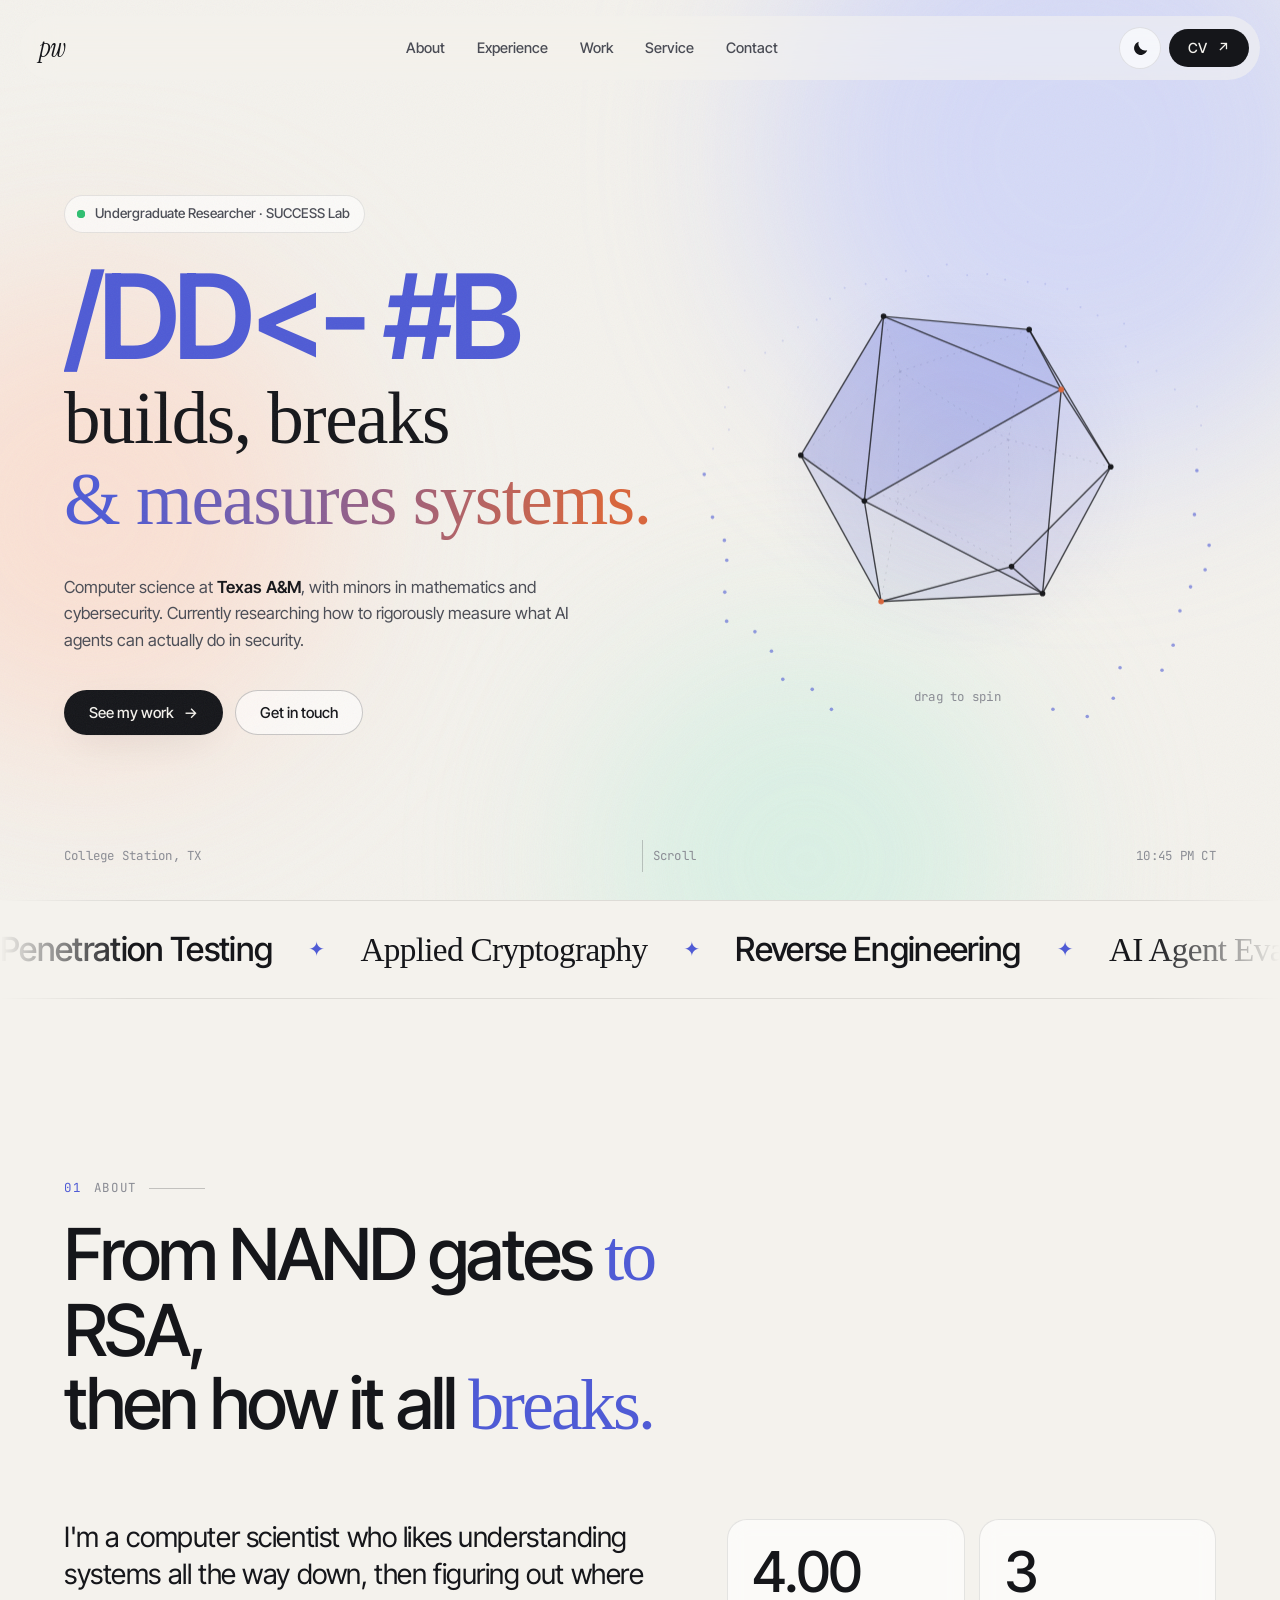
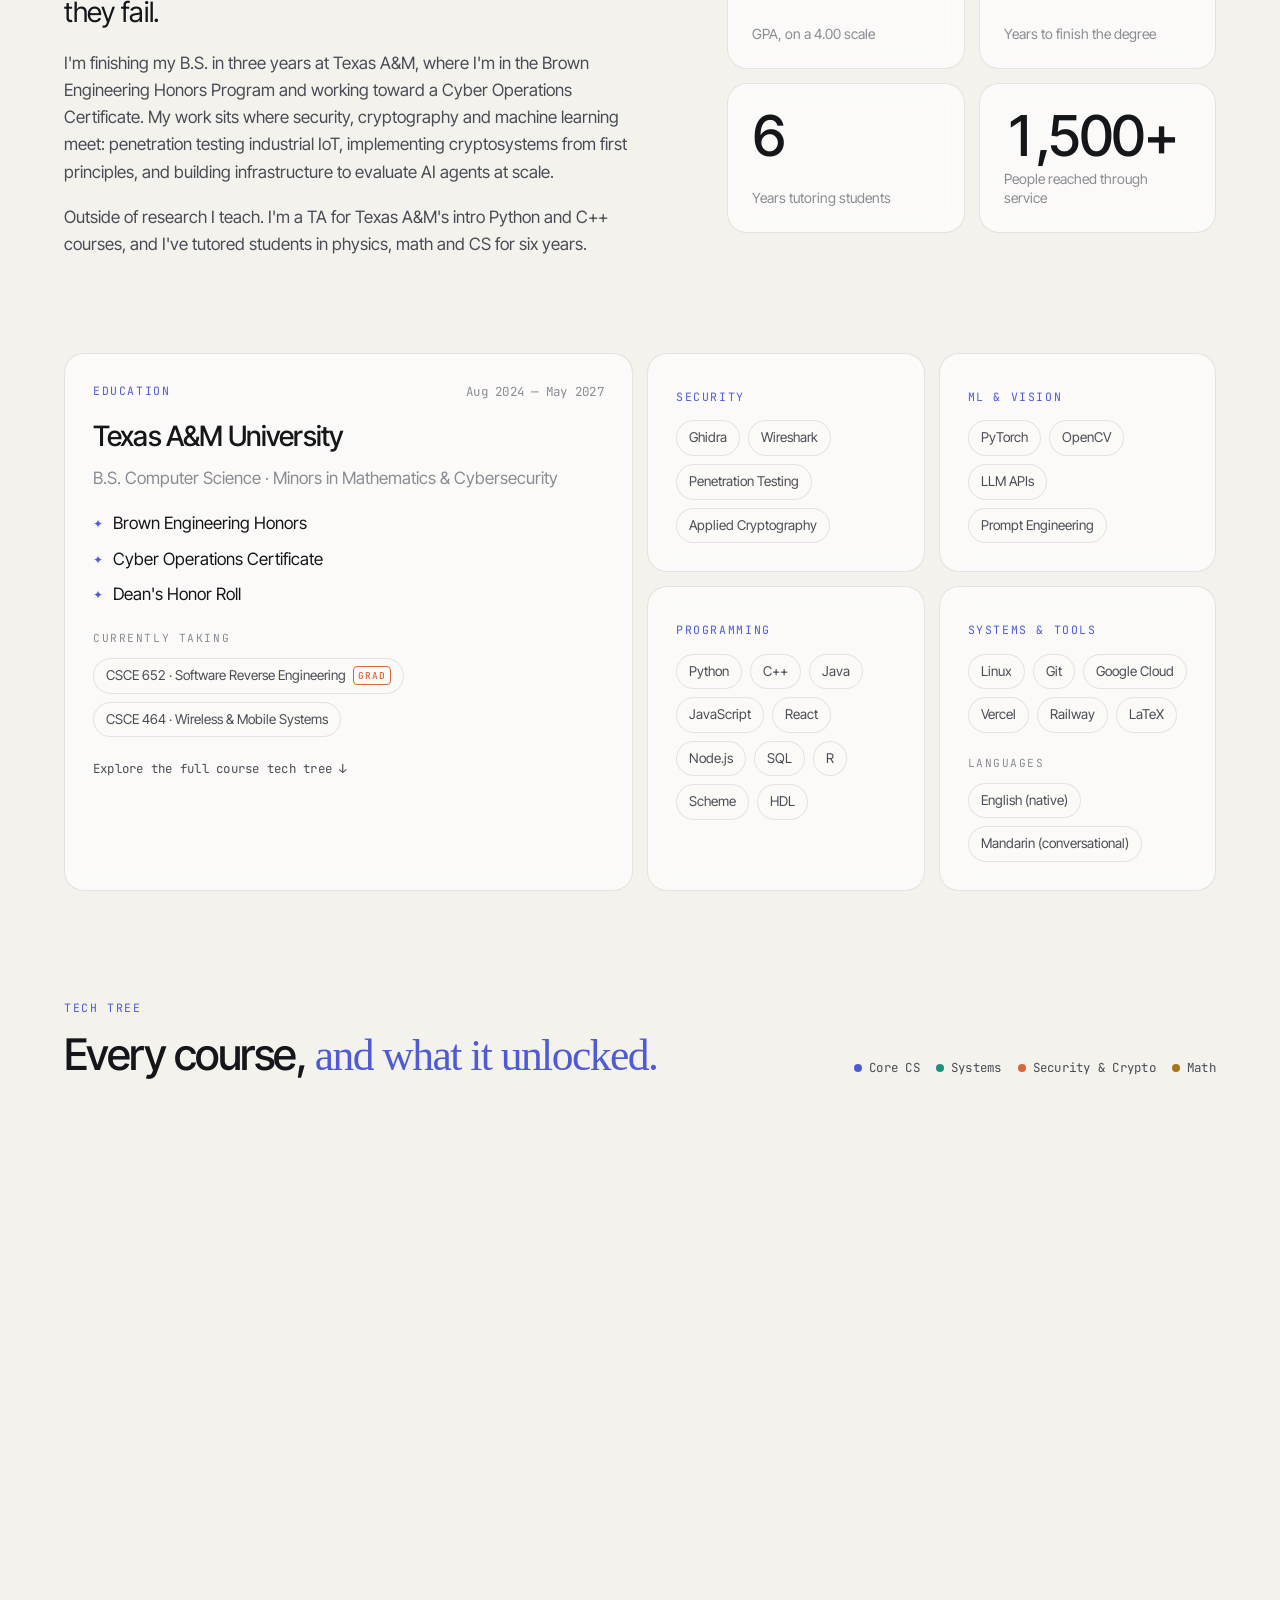
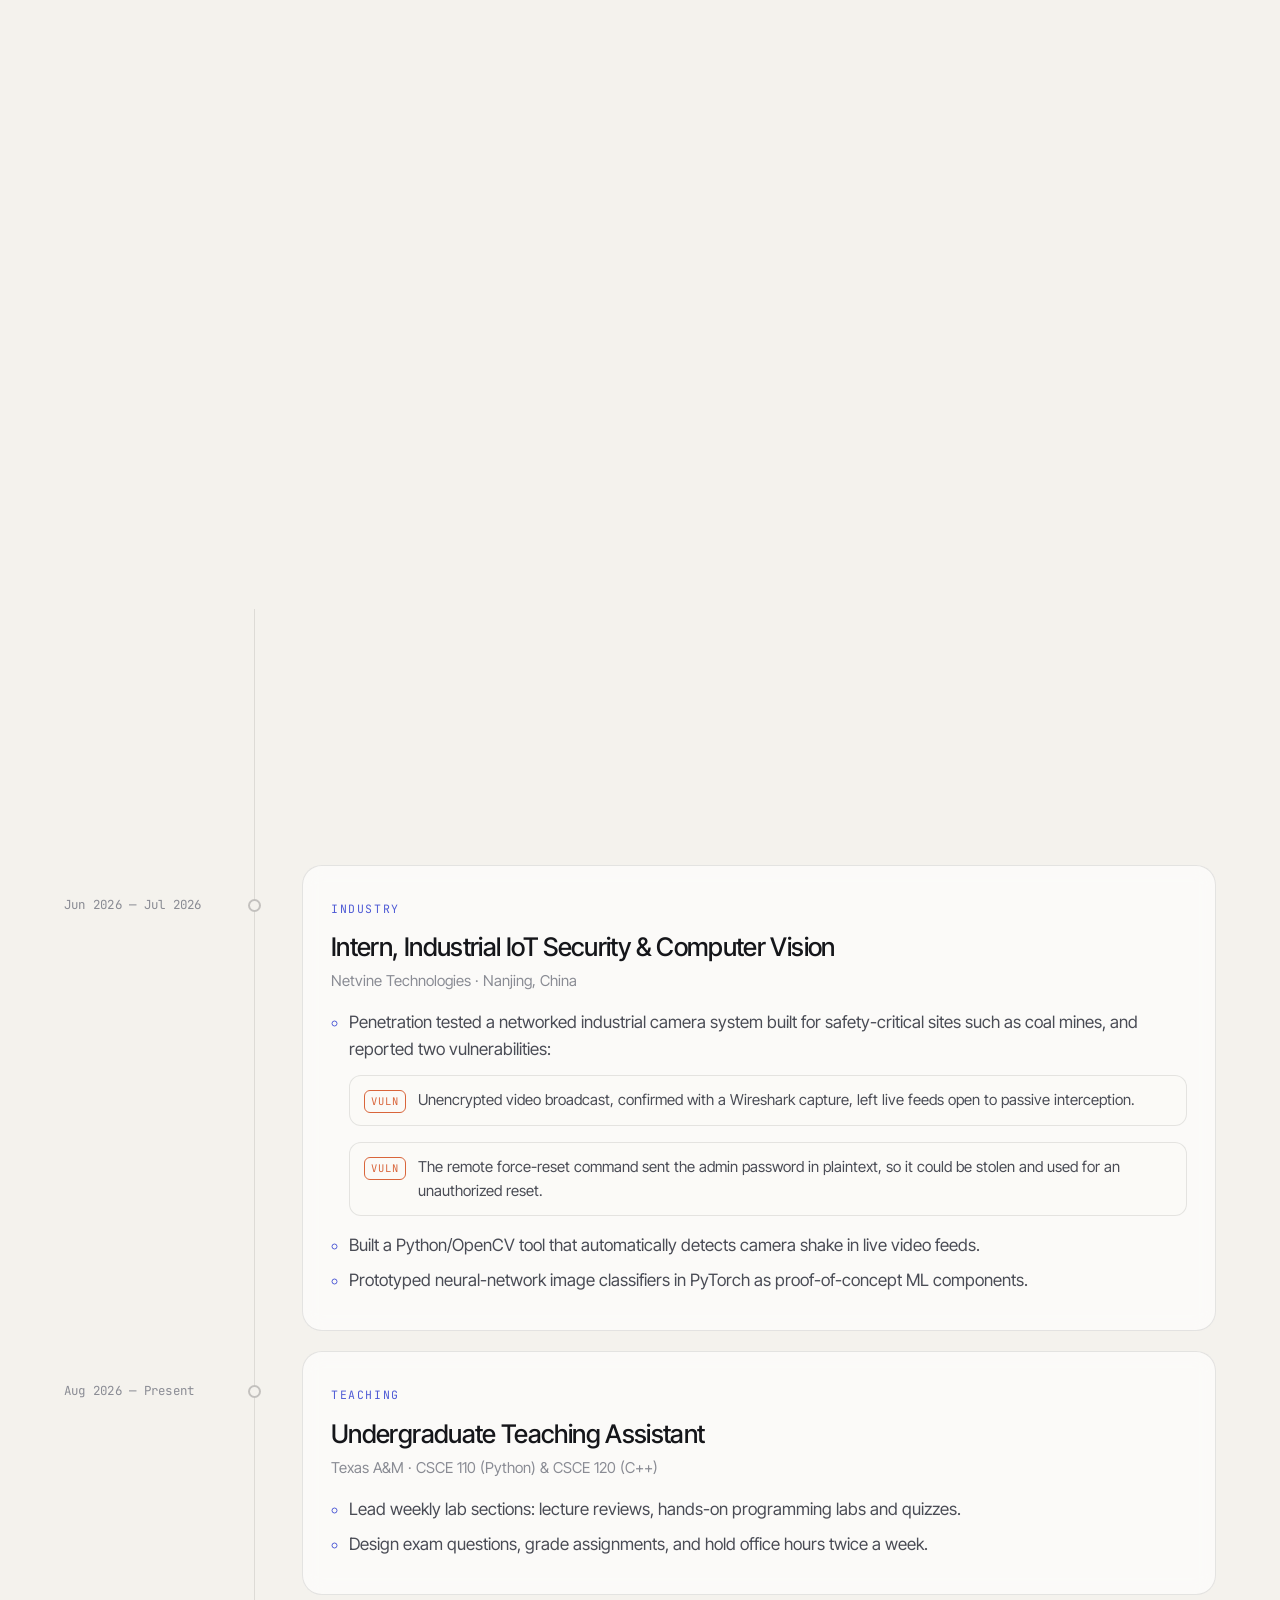
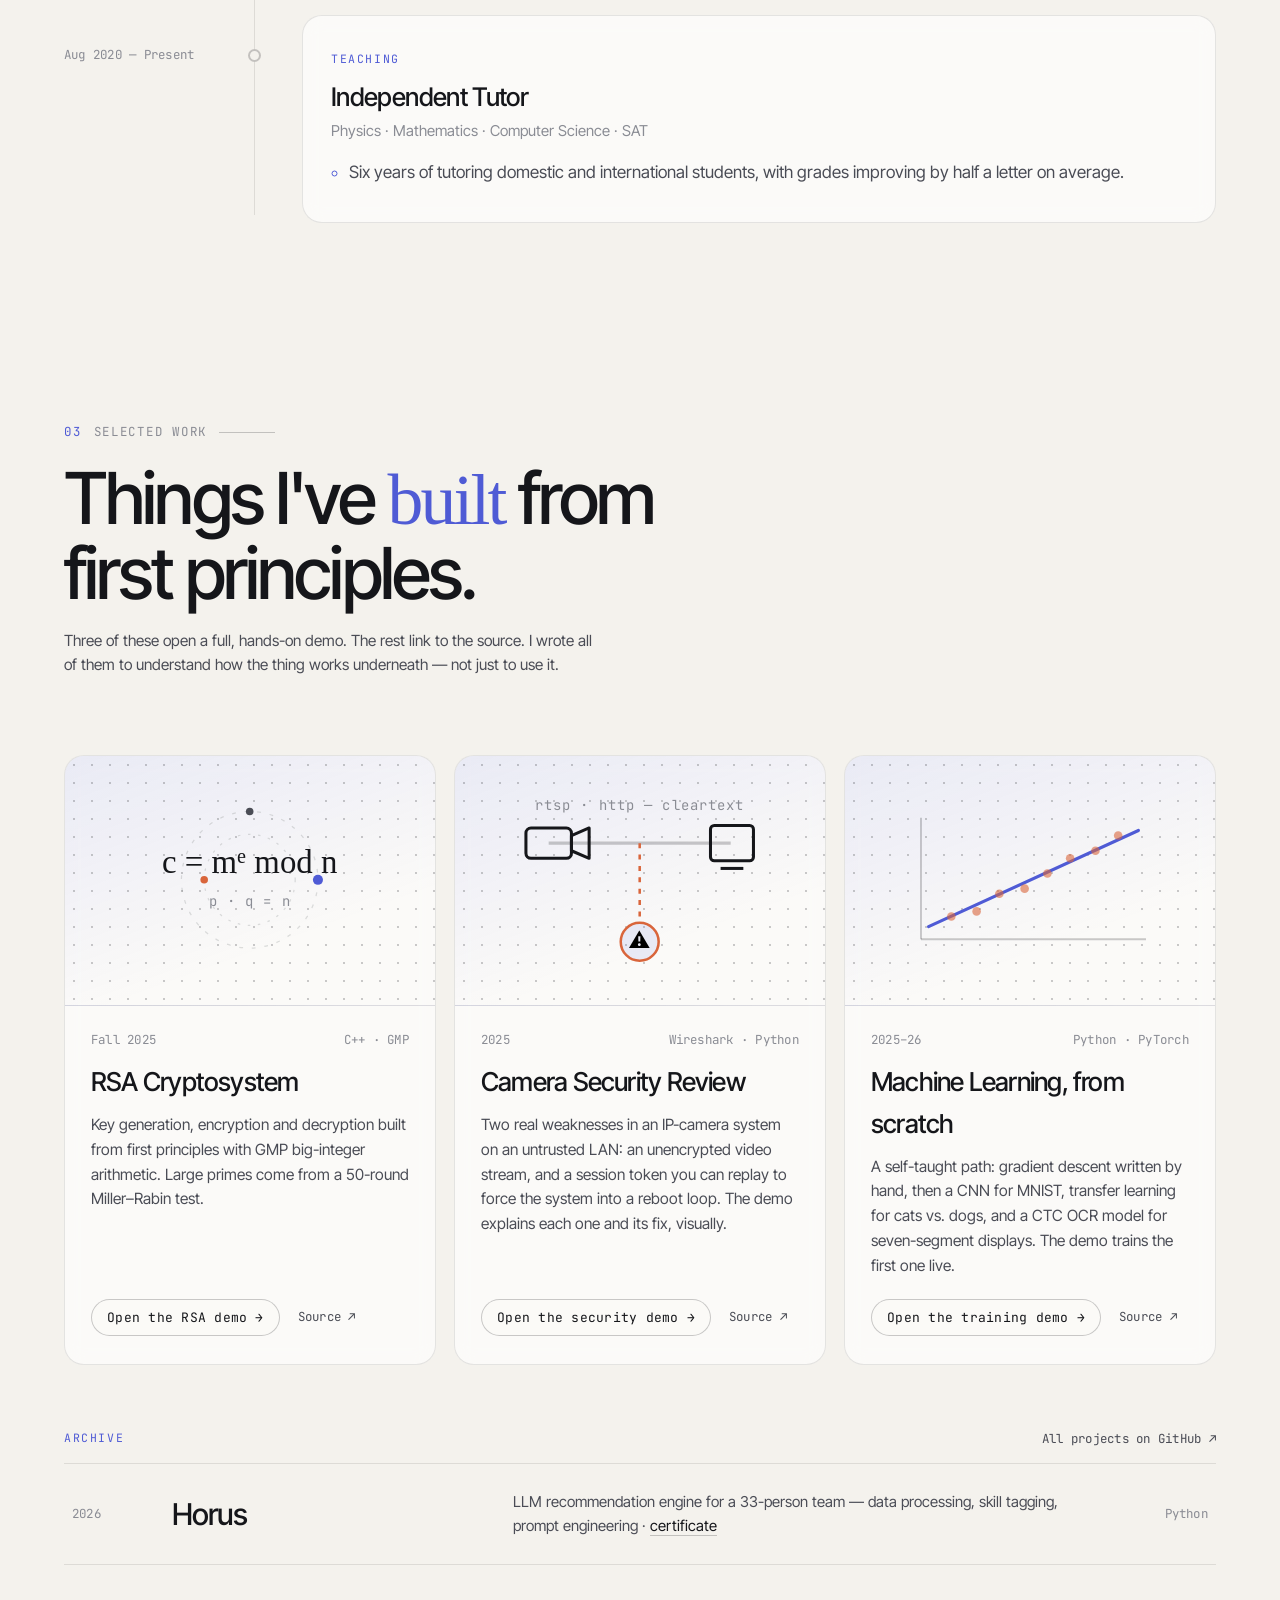
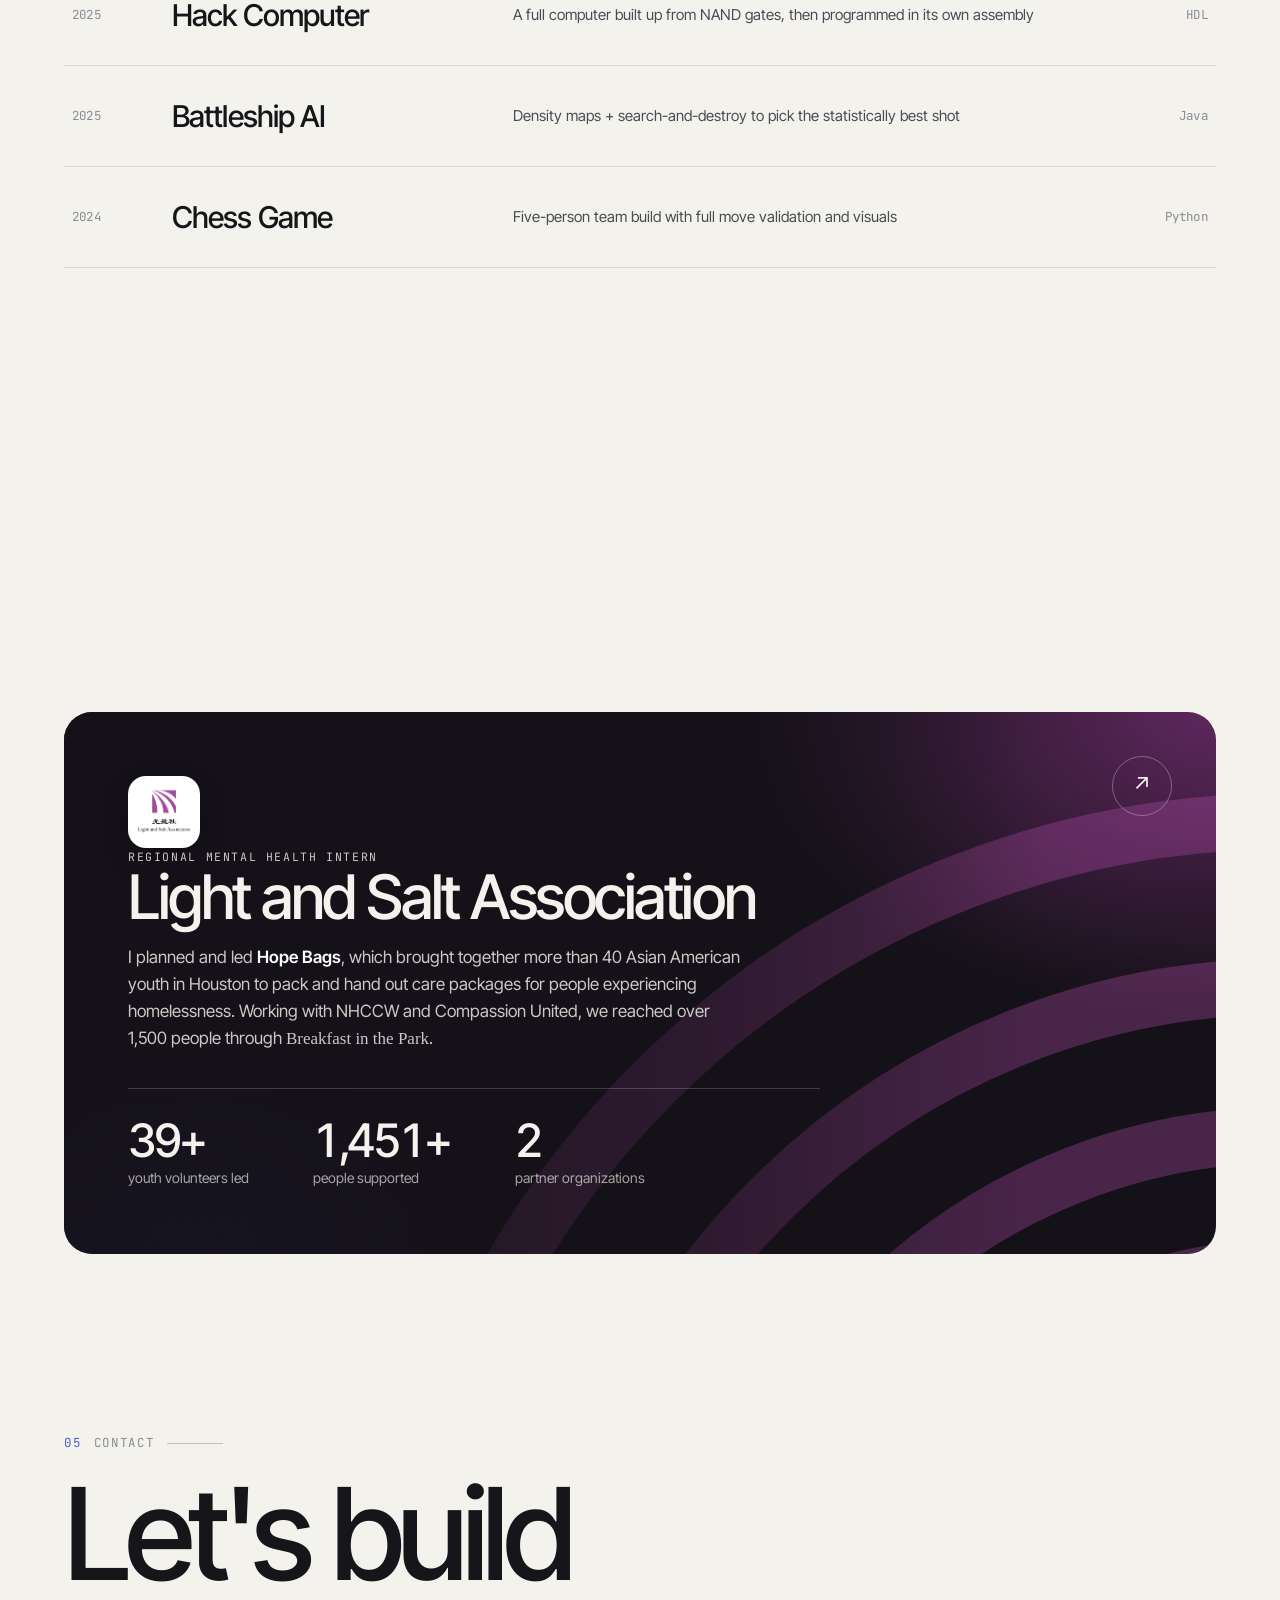
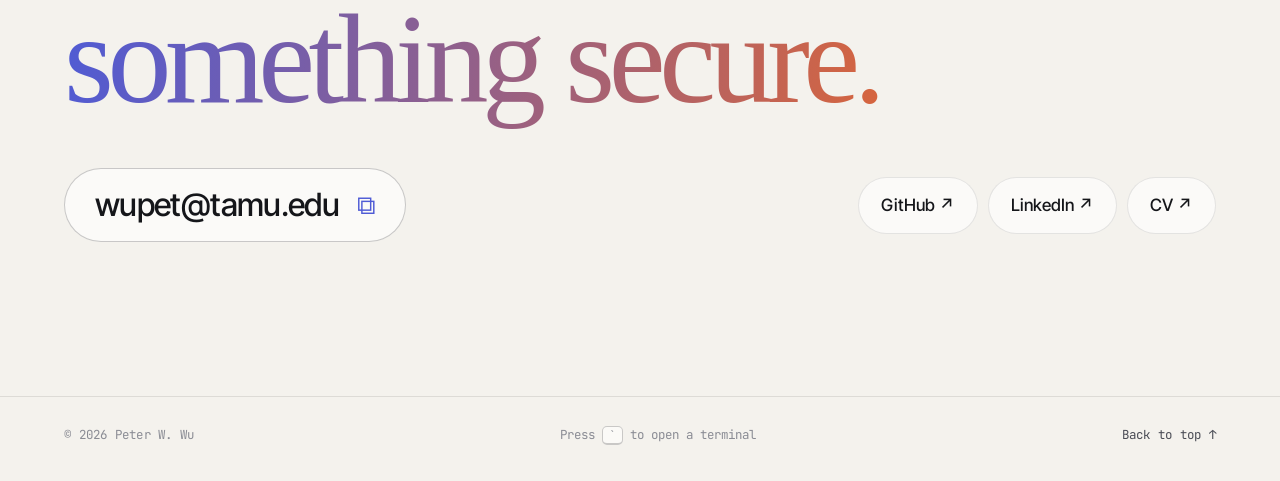
==== commit 49620c2e: "Move Horus/Hack to archive, make the DoS finding faithful, untangle course tree Projects: - Demote t" ====
--- a/index.html
+++ b/index.html
@@ -362,7 +362,7 @@
                     <div class="project-info">
                         <div class="project-meta mono"><span>2025</span><span>Wireshark · Python</span></div>
                         <h3>Camera Security Review</h3>
-                        <p>A write-up of two real weaknesses in an IP-camera system on an untrusted LAN: an unencrypted video stream, and plaintext session cookies. The demo explains each one and the fix, visually.</p>
+                        <p>Two real weaknesses in an IP-camera system on an untrusted LAN: an unencrypted video stream, and a session token you can replay to force the system into a reboot loop. The demo explains each one and its fix, visually.</p>
                         <div class="project-actions">
                             <button class="demo-btn mono" id="openSec" type="button">Open the security demo <span class="arrow">&rarr;</span></button>
                             <a class="link-underline mono" href="https://github.com/wupet/Security-Demo" target="_blank" rel="noopener">Source &#8599;</a>
@@ -396,51 +396,6 @@
                     </div>
                 </article>
 
-                <!-- Horus -->
-                <article class="project card spotlight reveal">
-                    <div class="project-visual pv-horus" aria-hidden="true">
-                        <svg class="pv-svg" viewBox="0 0 200 120">
-                            <path class="pv-eye-outline" d="M10 60 Q100 -10 190 60 Q100 130 10 60 Z" fill="none"/>
-                            <circle class="pv-eye-iris" cx="100" cy="60" r="28" fill="none"/>
-                            <circle class="pv-eye-pupil" cx="100" cy="60" r="11"/>
-                            <circle class="pv-eye-glint" cx="108" cy="52" r="3.5"/>
-                        </svg>
-                    </div>
-                    <div class="project-info">
-                        <div class="project-meta mono"><span>Summer 2026</span><span>Python · Claude API</span></div>
-                        <h3>Horus</h3>
-                        <p>I owned data processing, skill tagging and LLM prompt engineering for the AI recommendation engine in a 33-person team's web app exploring how AI is reshaping different fields of study.</p>
-                        <div class="project-actions">
-                            <a class="link-underline mono" href="https://horus.teamup.org/" target="_blank" rel="noopener">horus.teamup.org &#8599;</a>
-                            <a class="link-underline mono" href="Certificate_Peter_Wu.pdf" target="_blank" rel="noopener">Certificate &#8599;</a>
-                        </div>
-                    </div>
-                </article>
-
-                <!-- Hack -->
-                <article class="project card spotlight reveal">
-                    <div class="project-visual pv-hack" aria-hidden="true">
-                        <svg viewBox="0 0 260 140" class="pv-svg">
-                            <line class="pv-wire on" x1="50" y1="48" x2="110" y2="48"/>
-                            <line class="pv-wire on" x1="50" y1="92" x2="110" y2="92"/>
-                            <line class="pv-wire" x1="186" y1="70" x2="222" y2="70"/>
-                            <path class="pv-gate" d="M110 30 H145 A40 40 0 0 1 145 110 H110 Z"/>
-                            <circle class="pv-bubble" cx="190" cy="70" r="5"/>
-                            <g class="pv-pin on"><circle cx="38" cy="48" r="13"/><text x="38" y="53" text-anchor="middle">1</text></g>
-                            <g class="pv-pin on"><circle cx="38" cy="92" r="13"/><text x="38" y="97" text-anchor="middle">1</text></g>
-                            <g class="pv-pin"><circle cx="234" cy="70" r="13"/><text x="234" y="75" text-anchor="middle">0</text></g>
-                            <text class="pv-gate-label" x="140" y="75" text-anchor="middle">NAND</text>
-                        </svg>
-                    </div>
-                    <div class="project-info">
-                        <div class="project-meta mono"><span>Summer 2025</span><span>HDL · Hack Assembly</span></div>
-                        <h3>Hack Computer</h3>
-                        <p>A complete computer built up from NAND gates (multiplexers, ALU, RAM) and then programmed in its own assembly language. Every layer rests on the one below it.</p>
-                        <div class="project-actions">
-                            <a class="link-underline mono" href="https://github.com/wupet/" target="_blank" rel="noopener">GitHub &#8599;</a>
-                        </div>
-                    </div>
-                </article>
             </div>
 
             <div class="archive">
@@ -449,6 +404,18 @@
                     <a href="https://github.com/wupet/" target="_blank" rel="noopener" class="link-underline mono">All projects on GitHub &#8599;</a>
                 </div>
                 <ul class="archive-list">
+                    <li class="archive-row">
+                        <span class="mono muted">2026</span>
+                        <a class="archive-title" href="https://horus.teamup.org/" target="_blank" rel="noopener">Horus</a>
+                        <span class="archive-desc">LLM recommendation engine for a 33-person team &mdash; data processing, skill tagging, prompt engineering &middot; <a class="link-underline" href="Certificate_Peter_Wu.pdf" target="_blank" rel="noopener">certificate</a></span>
+                        <span class="mono muted">Python</span>
+                    </li>
+                    <li class="archive-row">
+                        <span class="mono muted">2025</span>
+                        <a class="archive-title" href="https://github.com/wupet/" target="_blank" rel="noopener">Hack Computer</a>
+                        <span class="archive-desc">A full computer built up from NAND gates, then programmed in its own assembly</span>
+                        <span class="mono muted">HDL</span>
+                    </li>
                     <li class="archive-row">
                         <span class="mono muted">2025</span>
                         <span class="archive-title">Battleship AI</span>
@@ -578,11 +545,11 @@
                 <button class="dialog-close" type="button" data-close aria-label="Close demo">&#10005;</button>
             </header>
 
-            <p class="demo-intro">Two findings from an IP-camera system sitting on a LAN you don't fully trust (think ARP spoofing, an old router). Both come down to sending sensitive data in the clear. Pick a finding, then toggle the fix and watch what an on-path attacker can and can't see. This is a defensive explainer — it describes the weakness and the remedy, not an attack recipe.</p>
+            <p class="demo-intro">Two findings from an IP-camera system sitting on a LAN you don't fully trust (think ARP spoofing, an old router). Both start the same way — something sensitive travels in the clear — and the fix is the same idea: encrypt it so an on-path observer gets nothing to use. Pick a finding, then toggle the fix and watch what changes. This is a defensive explainer: the weakness and the remedy, not an attack recipe.</p>
 
             <div class="seg" id="secTabs" role="tablist">
                 <button class="seg-btn active" data-finding="stream" role="tab" type="button">① Unencrypted stream</button>
-                <button class="seg-btn" data-finding="cookie" role="tab" type="button">② Plaintext cookies</button>
+                <button class="seg-btn" data-finding="cookie" role="tab" type="button">② Forced-reset loop</button>
             </div>
 
             <div class="sec-stage">
@@ -618,6 +585,13 @@
                             <rect x="-14" y="-10" width="28" height="20" rx="4"/>
                             <text x="0" y="5" text-anchor="middle" id="secCopyGlyph">&#128274;</text>
                         </g>
+                        <!-- replayed reset request (cookie finding only) -->
+                        <g id="secReset" class="sec-reset">
+                            <rect x="-18" y="-11" width="36" height="22" rx="4"/>
+                            <text x="0" y="5" text-anchor="middle">reset</text>
+                        </g>
+                        <!-- camera offline flash -->
+                        <text id="secDown" class="sec-down" x="60" y="128" text-anchor="middle">offline ~60s</text>
                     </svg>
                     <div class="sec-toggle">
                         <span class="mono">transport</span>
--- a/assets/css/style.css
+++ b/assets/css/style.css
@@ -605,6 +605,9 @@
     transition: padding 0.5s var(--ease), color 0.3s;
 }
 .archive-title { font-size: clamp(22px, 2.4vw, 30px); letter-spacing: -0.03em; font-weight: 500; transition: transform 0.5s var(--ease), color 0.3s; }
+a.archive-title { color: inherit; text-decoration: none; }
+.archive-desc a { color: var(--ink); text-decoration: none; border-bottom: 1px solid var(--line-strong); }
+.archive-desc a:hover { color: var(--accent); border-color: var(--accent); }
 .archive-desc { color: var(--ink-2); font-size: 15px; }
 .archive-row > :last-child { text-align: right; }
 .archive-row:hover { padding-left: 20px; padding-right: 20px; }
@@ -915,6 +918,14 @@
 .encrypted .sec-attacker-glyph { fill: var(--accent); }
 .encrypted .sec-wire-tap { stroke: var(--accent); }
 .sec-copy { opacity: 0; }
+/* replayed reset request + camera-offline flash (finding 2) */
+.sec-reset { opacity: 0; }
+.sec-reset rect { fill: none; stroke: var(--accent-2); stroke-width: 2; stroke-dasharray: 3 3; }
+.sec-reset text { font-family: var(--font-mono); font-size: 11px; fill: var(--accent-2); }
+.sec-down { font-family: var(--font-mono); font-size: 11px; fill: var(--accent-2); opacity: 0; transition: opacity 0.2s; }
+.cam-down .sec-down { opacity: 1; }
+.cam-down .sec-node:first-of-type rect, .cam-down .sec-node:first-of-type path { stroke: var(--accent-2); opacity: 0.4; }
+.cam-down #secWireMain { stroke: var(--accent-2); opacity: 0.35; }
 .sec-toggle { display: flex; align-items: center; justify-content: space-between; margin-top: 10px; padding: 0 6px; }
 .sec-toggle > .mono { color: var(--ink-3); font-size: 0.7rem; text-transform: uppercase; letter-spacing: 0.12em; }
 .switch { display: inline-flex; align-items: center; gap: 10px; cursor: pointer; border: 0; background: none; padding: 4px; }
